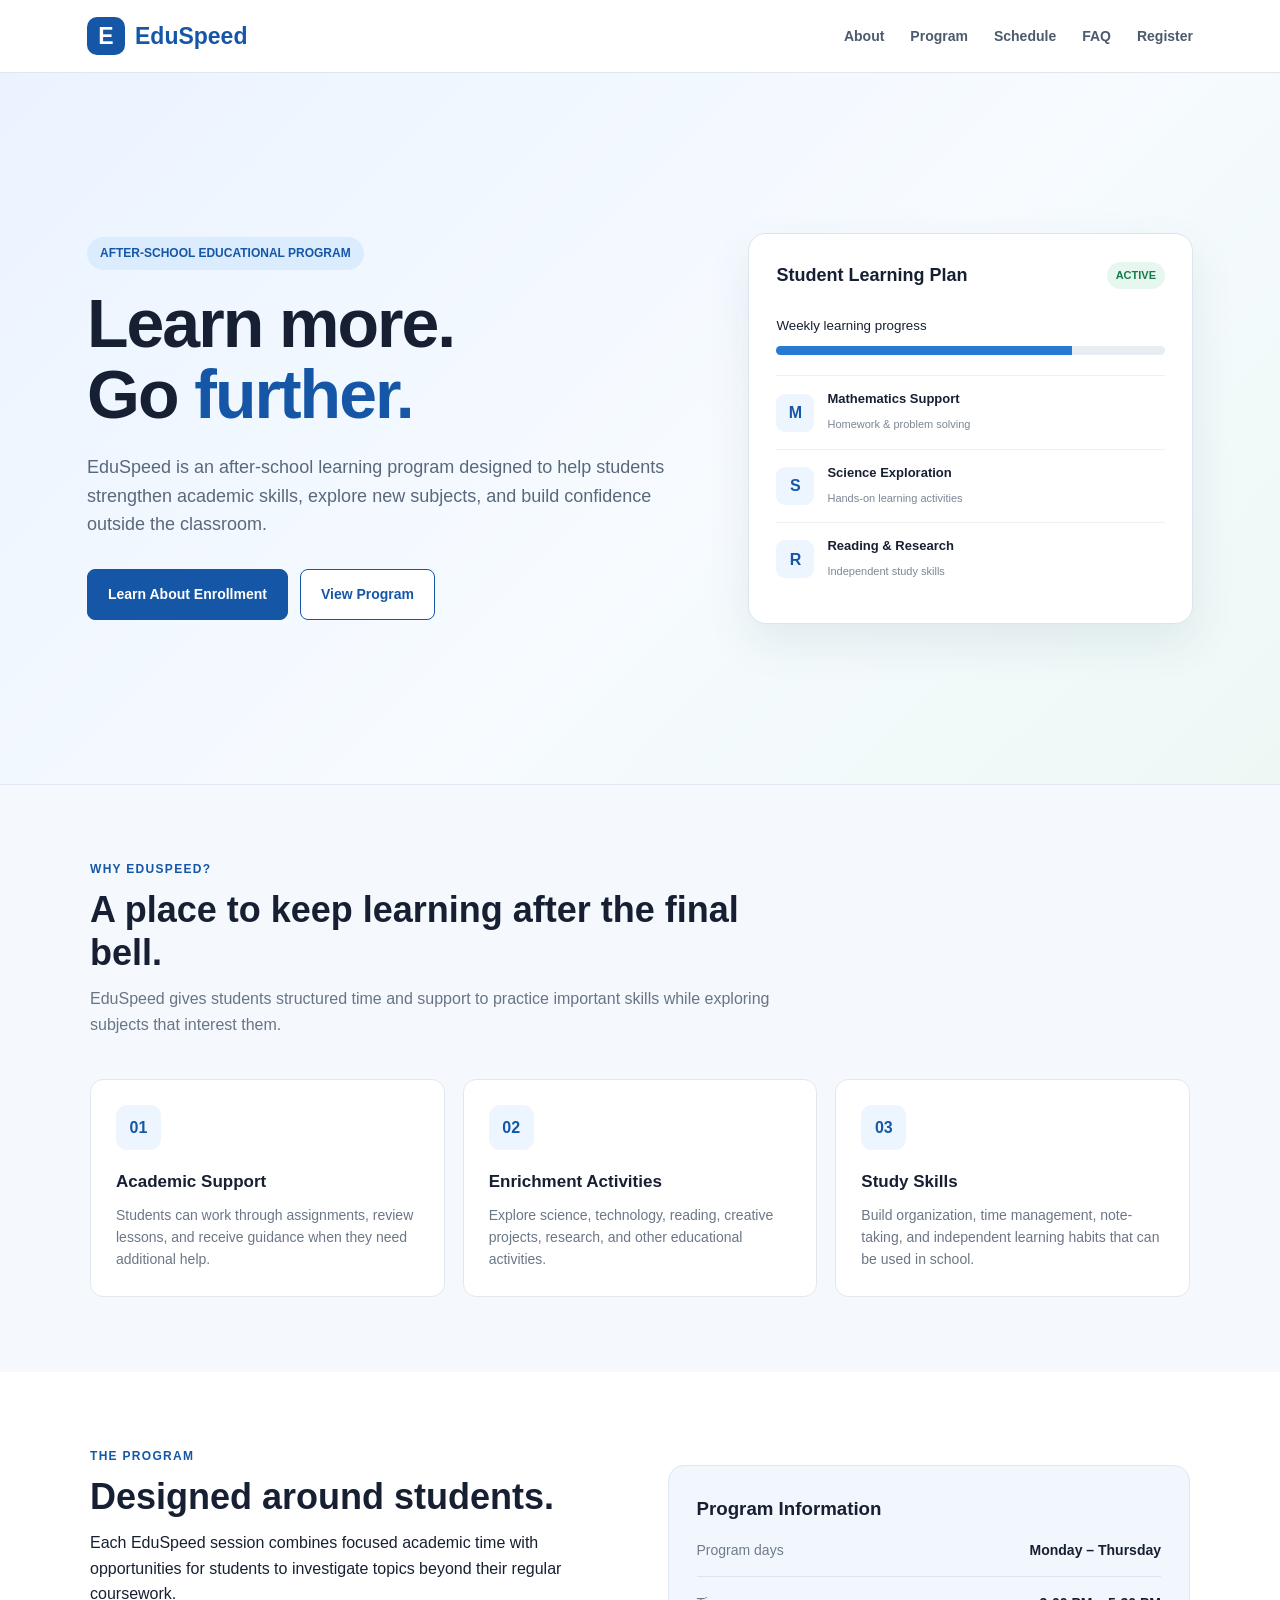
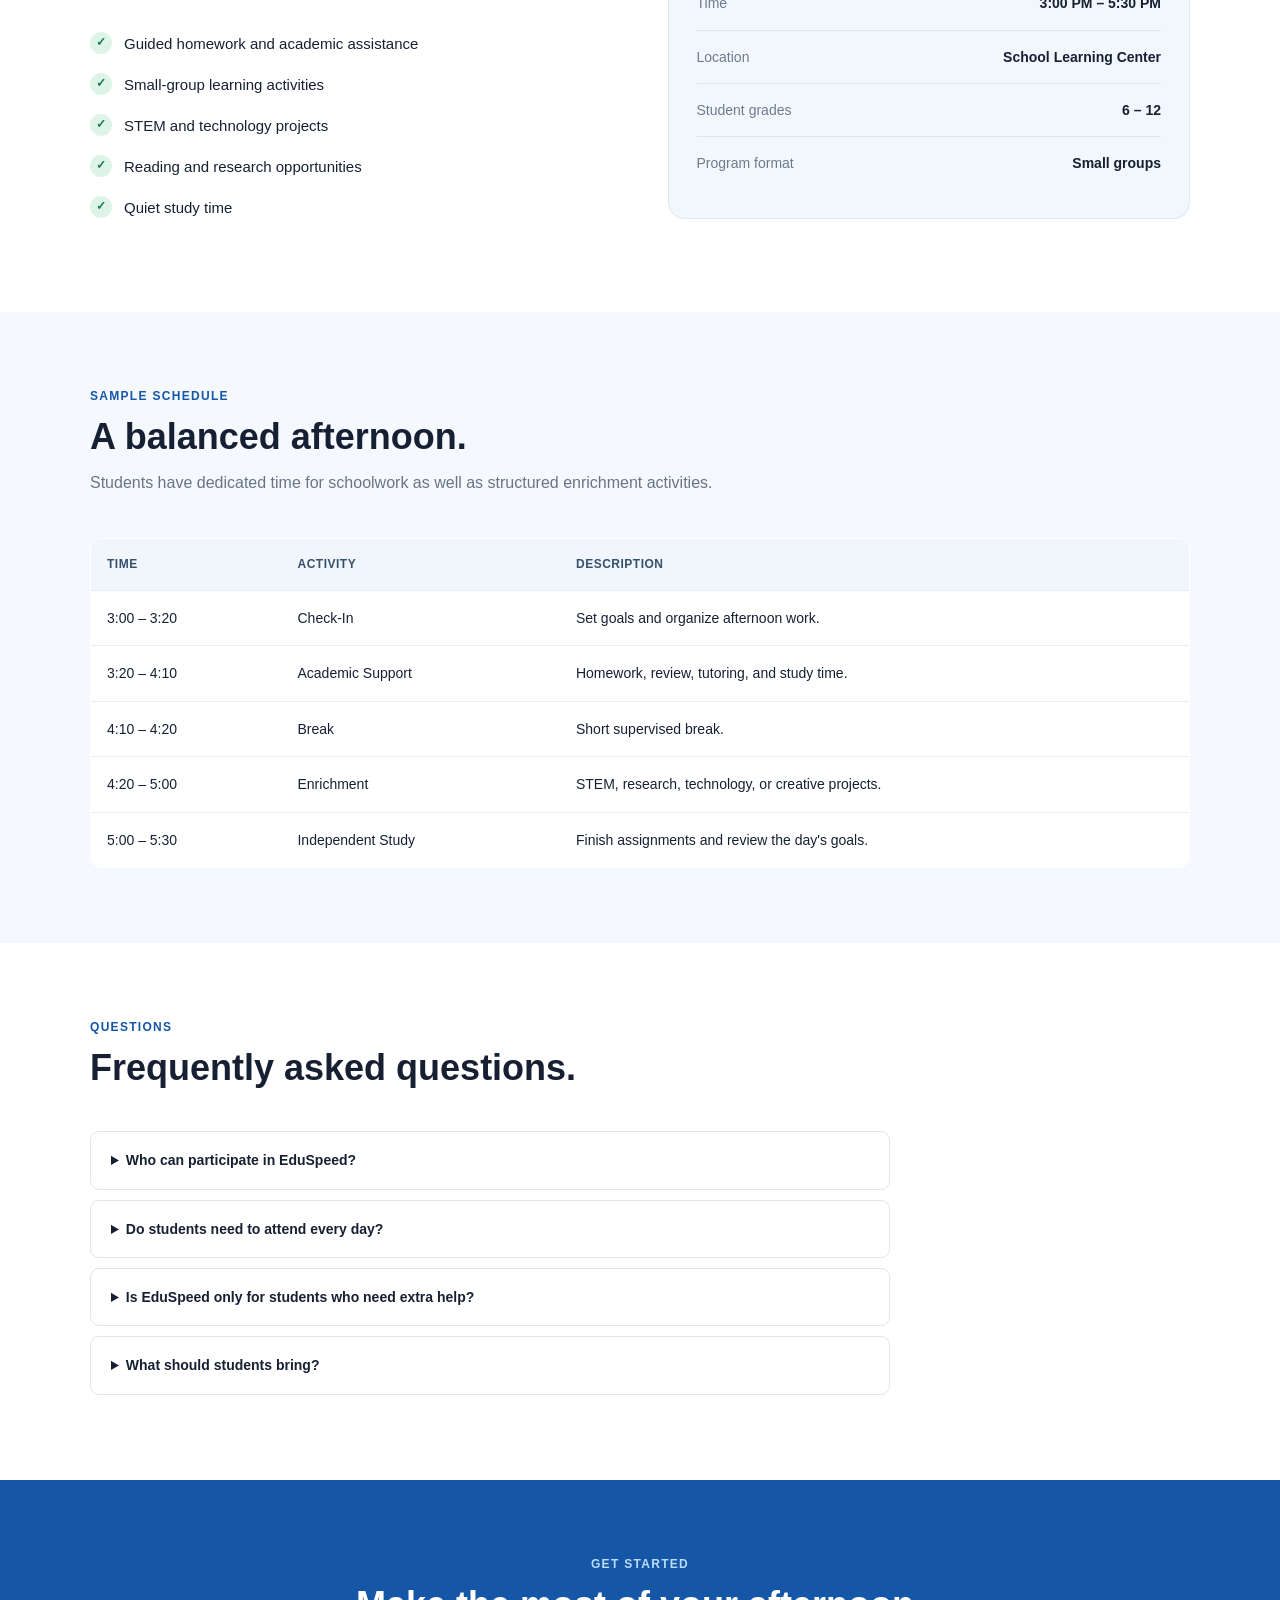
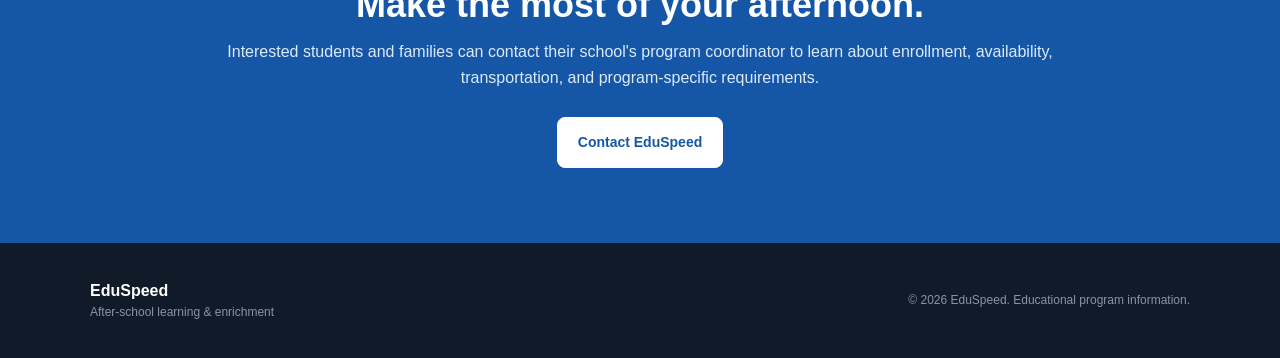
==== index.html @ 20685221 "Update index.html" ====
<!DOCTYPE html>
<html lang="en">
<head>
<meta charset="UTF-8">
<meta name="viewport" content="width=device-width, initial-scale=1.0">
   <meta charset="UTF-8">

<meta name="viewport" content="width=device-width, initial-scale=1.0">

<meta name="description" content="EduSpeed is an after-school educational program helping students strengthen academic skills, explore new subjects, and build confidence.">

<meta name="keywords" content="EduSpeed, after-school program, education, students, academic support, tutoring, STEM, study skills">

<meta name="author" content="EduSpeed">

<meta name="theme-color" content="#1557a6">

<meta name="robots" content="index, follow">

<!-- Open Graph / Social Sharing -->
<meta property="og:title" content="EduSpeed | After-School Learning Program">
<meta property="og:description" content="An after-school educational program focused on academic support, enrichment, and student learning.">
<meta property="og:type" content="website">
<meta property="og:site_name" content="EduSpeed">

<!-- Twitter / X -->
<meta name="twitter:card" content="summary">
<meta name="twitter:title" content="EduSpeed | After-School Learning Program">
<meta name="twitter:description" content="Academic support, enrichment activities, and study skills for students.">
<title>EduSpeed | After-School Learning Program</title>

<style>
    * {
        box-sizing: border-box;
        margin: 0;
        padding: 0;
    }

    html {
        scroll-behavior: smooth;
    }

    body {
        font-family: Arial, Helvetica, sans-serif;
        color: #172033;
        background: #f5f8fc;
        line-height: 1.6;
    }

    header {
        background: #ffffff;
        border-bottom: 1px solid #dfe6ef;
        position: sticky;
        top: 0;
        z-index: 100;
    }

    .nav {
        max-width: 1150px;
        margin: auto;
        height: 72px;
        display: flex;
        align-items: center;
        justify-content: space-between;
        padding: 0 22px;
    }

    .logo {
        display: flex;
        align-items: center;
        gap: 10px;
        font-size: 23px;
        font-weight: 800;
        color: #1557a6;
    }

    .logo-icon {
        width: 38px;
        height: 38px;
        border-radius: 10px;
        background: #1557a6;
        color: white;
        display: grid;
        place-items: center;
        font-weight: bold;
    }

    nav {
        display: flex;
        gap: 26px;
    }

    nav a {
        color: #4c5a6d;
        text-decoration: none;
        font-size: 14px;
        font-weight: 600;
    }

    nav a:hover {
        color: #1557a6;
    }

    .hero {
        background:
            linear-gradient(135deg, #eaf3ff 0%, #f7fbff 55%, #edf8f5 100%);
        border-bottom: 1px solid #dfe8f2;
    }

    .hero-inner {
        max-width: 1150px;
        margin: auto;
        min-height: 500px;
        padding: 85px 22px;
        display: grid;
        grid-template-columns: 1.15fr .85fr;
        align-items: center;
        gap: 60px;
    }

    .badge {
        display: inline-block;
        background: #dcecff;
        color: #1557a6;
        border-radius: 20px;
        padding: 7px 13px;
        font-size: 12px;
        font-weight: 700;
        margin-bottom: 18px;
    }

    h1 {
        font-size: clamp(42px, 6vw, 68px);
        line-height: 1.05;
        letter-spacing: -2px;
        margin-bottom: 22px;
    }

    .hero h1 span {
        color: #1557a6;
    }

    .hero p {
        max-width: 620px;
        font-size: 18px;
        color: #59687a;
        margin-bottom: 30px;
    }

    .buttons {
        display: flex;
        gap: 12px;
        flex-wrap: wrap;
    }

    .button {
        display: inline-block;
        padding: 13px 20px;
        border-radius: 8px;
        text-decoration: none;
        font-size: 14px;
        font-weight: 700;
        border: 1px solid #1557a6;
    }

    .button.primary {
        background: #1557a6;
        color: white;
    }

    .button.primary:hover {
        background: #0f4789;
    }

    .button.secondary {
        color: #1557a6;
        background: white;
    }

    .button.secondary:hover {
        background: #f0f6ff;
    }

    .hero-card {
        background: white;
        border: 1px solid #dce5ef;
        border-radius: 18px;
        padding: 27px;
        box-shadow: 0 18px 45px rgba(34, 67, 105, .09);
    }

    .hero-card-top {
        display: flex;
        justify-content: space-between;
        align-items: center;
        margin-bottom: 22px;
    }

    .hero-card h3 {
        font-size: 18px;
    }

    .status {
        color: #18794e;
        background: #e6f7ef;
        border-radius: 20px;
        padding: 5px 9px;
        font-size: 11px;
        font-weight: bold;
    }

    .progress {
        height: 9px;
        background: #e8edf3;
        border-radius: 10px;
        overflow: hidden;
        margin: 9px 0 20px;
    }

    .progress div {
        width: 76%;
        height: 100%;
        background: #2879d2;
    }

    .class {
        display: flex;
        align-items: center;
        gap: 13px;
        padding: 13px 0;
        border-top: 1px solid #edf0f4;
    }

    .class-icon {
        width: 38px;
        height: 38px;
        border-radius: 9px;
        background: #edf5ff;
        color: #1557a6;
        display: grid;
        place-items: center;
        font-weight: bold;
    }

    .class strong {
        display: block;
        font-size: 13px;
    }

    .class small {
        color: #7b8795;
        font-size: 11px;
    }

    section {
        padding: 75px 22px;
    }

    .container {
        max-width: 1100px;
        margin: auto;
    }

    .section-heading {
        max-width: 680px;
        margin-bottom: 42px;
    }

    .eyebrow {
        color: #1557a6;
        font-size: 12px;
        font-weight: 800;
        text-transform: uppercase;
        letter-spacing: 1.3px;
        margin-bottom: 9px;
    }

    h2 {
        font-size: 36px;
        line-height: 1.2;
        margin-bottom: 12px;
    }

    .section-heading p {
        color: #687587;
    }

    .cards {
        display: grid;
        grid-template-columns: repeat(3, 1fr);
        gap: 18px;
    }

    .card {
        background: white;
        border: 1px solid #e0e7ef;
        border-radius: 13px;
        padding: 25px;
    }

    .card-icon {
        width: 45px;
        height: 45px;
        display: grid;
        place-items: center;
        border-radius: 11px;
        background: #edf5ff;
        color: #1557a6;
        font-weight: 800;
        margin-bottom: 18px;
    }

    .card h3 {
        font-size: 17px;
        margin-bottom: 8px;
    }

    .card p {
        font-size: 14px;
        color: #6b7787;
    }

    .program-section {
        background: white;
    }

    .program-grid {
        display: grid;
        grid-template-columns: 1fr 1fr;
        gap: 55px;
        align-items: center;
    }

    .check-list {
        list-style: none;
        margin-top: 25px;
    }

    .check-list li {
        display: flex;
        gap: 12px;
        margin-bottom: 17px;
        font-size: 15px;
    }

    .check {
        flex-shrink: 0;
        width: 22px;
        height: 22px;
        border-radius: 50%;
        background: #dff4e9;
        color: #18794e;
        display: grid;
        place-items: center;
        font-size: 12px;
        font-weight: bold;
    }

    .info-box {
        background: #f2f7fd;
        border: 1px solid #dce8f4;
        border-radius: 16px;
        padding: 28px;
    }

    .info-row {
        display: flex;
        justify-content: space-between;
        padding: 15px 0;
        border-bottom: 1px solid #dce5ee;
        font-size: 14px;
    }

    .info-row:last-child {
        border-bottom: none;
    }

    .info-row span {
        color: #6e7b8b;
    }

    .schedule {
        width: 100%;
        border-collapse: collapse;
        background: white;
        border: 1px solid #e0e7ef;
        border-radius: 12px;
        overflow: hidden;
    }

    .schedule th,
    .schedule td {
        padding: 16px;
        text-align: left;
        border-bottom: 1px solid #e8edf2;
        font-size: 14px;
    }

    .schedule th {
        background: #f1f6fc;
        color: #36506d;
        font-size: 12px;
        text-transform: uppercase;
        letter-spacing: .5px;
    }

    .schedule tr:last-child td {
        border-bottom: none;
    }

    .faq {
        max-width: 800px;
    }

    details {
        background: white;
        border: 1px solid #dfe6ee;
        border-radius: 9px;
        margin-bottom: 10px;
        padding: 17px 20px;
    }

    summary {
        cursor: pointer;
        font-weight: 700;
        font-size: 14px;
    }

    details p {
        color: #6b7787;
        font-size: 14px;
        margin-top: 12px;
    }

    .register {
        background: #1557a6;
        color: white;
    }

    .register-inner {
        max-width: 850px;
        margin: auto;
        text-align: center;
    }

    .register h2 {
        margin-bottom: 13px;
    }

    .register p {
        color: #dceaff;
        margin-bottom: 27px;
    }

    .register .button {
        background: white;
        color: #1557a6;
        border-color: white;
    }

    footer {
        background: #111a28;
        color: #c4ccd7;
        padding: 35px 22px;
    }

    .footer-inner {
        max-width: 1100px;
        margin: auto;
        display: flex;
        justify-content: space-between;
        gap: 30px;
        align-items: center;
    }

    footer strong {
        color: white;
    }

    footer p {
        font-size: 12px;
        color: #8995a5;
    }

    @media (max-width: 800px) {
        nav {
            display: none;
        }

        .hero-inner {
            grid-template-columns: 1fr;
            padding: 60px 22px;
        }

        .cards {
            grid-template-columns: 1fr;
        }

        .program-grid {
            grid-template-columns: 1fr;
            gap: 30px;
        }

        h2 {
            font-size: 29px;
        }

        .schedule {
            display: block;
            overflow-x: auto;
            white-space: nowrap;
        }

        .footer-inner {
            flex-direction: column;
            align-items: flex-start;
        }
    }
</style>
</head>

<body>

<header>
    <div class="nav">
        <div class="logo">
            <div class="logo-icon">E</div>
            EduSpeed
        </div>

        <nav>
            <a href="#about">About</a>
            <a href="#program">Program</a>
            <a href="#schedule">Schedule</a>
            <a href="#faq">FAQ</a>
            <a href="#register">Register</a>
        </nav>
    </div>
</header>

<main>

<section class="hero">
    <div class="hero-inner">

        <div>
            <div class="badge">AFTER-SCHOOL EDUCATIONAL PROGRAM</div>

            <h1>
                Learn more.<br>
                Go <span>further.</span>
            </h1>

            <p>
                EduSpeed is an after-school learning program designed to
                help students strengthen academic skills, explore new
                subjects, and build confidence outside the classroom.
            </p>

            <div class="buttons">
                <a class="button primary" href="#register">Learn About Enrollment</a>
                <a class="button secondary" href="#program">View Program</a>
            </div>
        </div>

        <div class="hero-card">
            <div class="hero-card-top">
                <h3>Student Learning Plan</h3>
                <span class="status">ACTIVE</span>
            </div>

            <small>Weekly learning progress</small>
            <div class="progress">
                <div></div>
            </div>

            <div class="class">
                <div class="class-icon">M</div>
                <div>
                    <strong>Mathematics Support</strong>
                    <small>Homework & problem solving</small>
                </div>
            </div>

            <div class="class">
                <div class="class-icon">S</div>
                <div>
                    <strong>Science Exploration</strong>
                    <small>Hands-on learning activities</small>
                </div>
            </div>

            <div class="class">
                <div class="class-icon">R</div>
                <div>
                    <strong>Reading & Research</strong>
                    <small>Independent study skills</small>
                </div>
            </div>
        </div>

    </div>
</section>

<section id="about">
    <div class="container">

        <div class="section-heading">
            <div class="eyebrow">Why EduSpeed?</div>
            <h2>A place to keep learning after the final bell.</h2>
            <p>
                EduSpeed gives students structured time and support to
                practice important skills while exploring subjects that
                interest them.
            </p>
        </div>

        <div class="cards">

            <div class="card">
                <div class="card-icon">01</div>
                <h3>Academic Support</h3>
                <p>
                    Students can work through assignments, review lessons,
                    and receive guidance when they need additional help.
                </p>
            </div>

            <div class="card">
                <div class="card-icon">02</div>
                <h3>Enrichment Activities</h3>
                <p>
                    Explore science, technology, reading, creative projects,
                    research, and other educational activities.
                </p>
            </div>

            <div class="card">
                <div class="card-icon">03</div>
                <h3>Study Skills</h3>
                <p>
                    Build organization, time management, note-taking, and
                    independent learning habits that can be used in school.
                </p>
            </div>

        </div>
    </div>
</section>

<section id="program" class="program-section">
    <div class="container">

        <div class="program-grid">

            <div>
                <div class="eyebrow">The Program</div>
                <h2>Designed around students.</h2>

                <p>
                    Each EduSpeed session combines focused academic time
                    with opportunities for students to investigate topics
                    beyond their regular coursework.
                </p>

                <ul class="check-list">
                    <li>
                        <span class="check">✓</span>
                        Guided homework and academic assistance
                    </li>
                    <li>
                        <span class="check">✓</span>
                        Small-group learning activities
                    </li>
                    <li>
                        <span class="check">✓</span>
                        STEM and technology projects
                    </li>
                    <li>
                        <span class="check">✓</span>
                        Reading and research opportunities
                    </li>
                    <li>
                        <span class="check">✓</span>
                        Quiet study time
                    </li>
                </ul>
            </div>

            <div class="info-box">
                <h3>Program Information</h3>

                <div class="info-row">
                    <span>Program days</span>
                    <strong>Monday – Thursday</strong>
                </div>

                <div class="info-row">
                    <span>Time</span>
                    <strong>3:00 PM – 5:30 PM</strong>
                </div>

                <div class="info-row">
                    <span>Location</span>
                    <strong>School Learning Center</strong>
                </div>

                <div class="info-row">
                    <span>Student grades</span>
                    <strong>6 – 12</strong>
                </div>

                <div class="info-row">
                    <span>Program format</span>
                    <strong>Small groups</strong>
                </div>
            </div>

        </div>
    </div>
</section>

<section id="schedule">
    <div class="container">

        <div class="section-heading">
            <div class="eyebrow">Sample Schedule</div>
            <h2>A balanced afternoon.</h2>
            <p>
                Students have dedicated time for schoolwork as well as
                structured enrichment activities.
            </p>
        </div>

        <table class="schedule">
            <thead>
                <tr>
                    <th>Time</th>
                    <th>Activity</th>
                    <th>Description</th>
                </tr>
            </thead>

            <tbody>
                <tr>
                    <td>3:00 – 3:20</td>
                    <td>Check-In</td>
                    <td>Set goals and organize afternoon work.</td>
                </tr>

                <tr>
                    <td>3:20 – 4:10</td>
                    <td>Academic Support</td>
                    <td>Homework, review, tutoring, and study time.</td>
                </tr>

                <tr>
                    <td>4:10 – 4:20</td>
                    <td>Break</td>
                    <td>Short supervised break.</td>
                </tr>

                <tr>
                    <td>4:20 – 5:00</td>
                    <td>Enrichment</td>
                    <td>STEM, research, technology, or creative projects.</td>
                </tr>

                <tr>
                    <td>5:00 – 5:30</td>
                    <td>Independent Study</td>
                    <td>Finish assignments and review the day's goals.</td>
                </tr>
            </tbody>
        </table>

    </div>
</section>

<section id="faq" class="program-section">
    <div class="container">

        <div class="section-heading">
            <div class="eyebrow">Questions</div>
            <h2>Frequently asked questions.</h2>
        </div>

        <div class="faq">

            <details>
                <summary>Who can participate in EduSpeed?</summary>
                <p>
                    EduSpeed is intended for students in grades 6–12.
                    Enrollment requirements may vary by school or district.
                </p>
            </details>

            <details>
                <summary>Do students need to attend every day?</summary>
                <p>
                    Students may participate according to the schedule
                    established by their school and program coordinator.
                </p>
            </details>

            <details>
                <summary>Is EduSpeed only for students who need extra help?</summary>
                <p>
                    No. The program supports students who want academic
                    assistance as well as students who want additional
                    opportunities to explore subjects and develop skills.
                </p>
            </details>

            <details>
                <summary>What should students bring?</summary>
                <p>
                    Students should generally bring their school materials,
                    assignments, and any supplies required for their scheduled
                    activities.
                </p>
            </details>

        </div>
    </div>
</section>

<section id="register" class="register">
    <div class="register-inner">

        <div class="eyebrow" style="color:#bcdcff;">
            Get Started
        </div>

        <h2>Make the most of your afternoon.</h2>

        <p>
            Interested students and families can contact their school's
            program coordinator to learn about enrollment, availability,
            transportation, and program-specific requirements.
        </p>

        <a href="mailto:register@eduspeed.online" class="button">
            Contact EduSpeed
        </a>

    </div>
</section>

</main>

<footer>
    <div class="footer-inner">
        <div>
            <strong>EduSpeed</strong>
            <p>After-school learning & enrichment</p>
        </div>

        <p>
            © 2026 EduSpeed. Educational program information.
        </p>
    </div>
</footer>

</body>
</html>
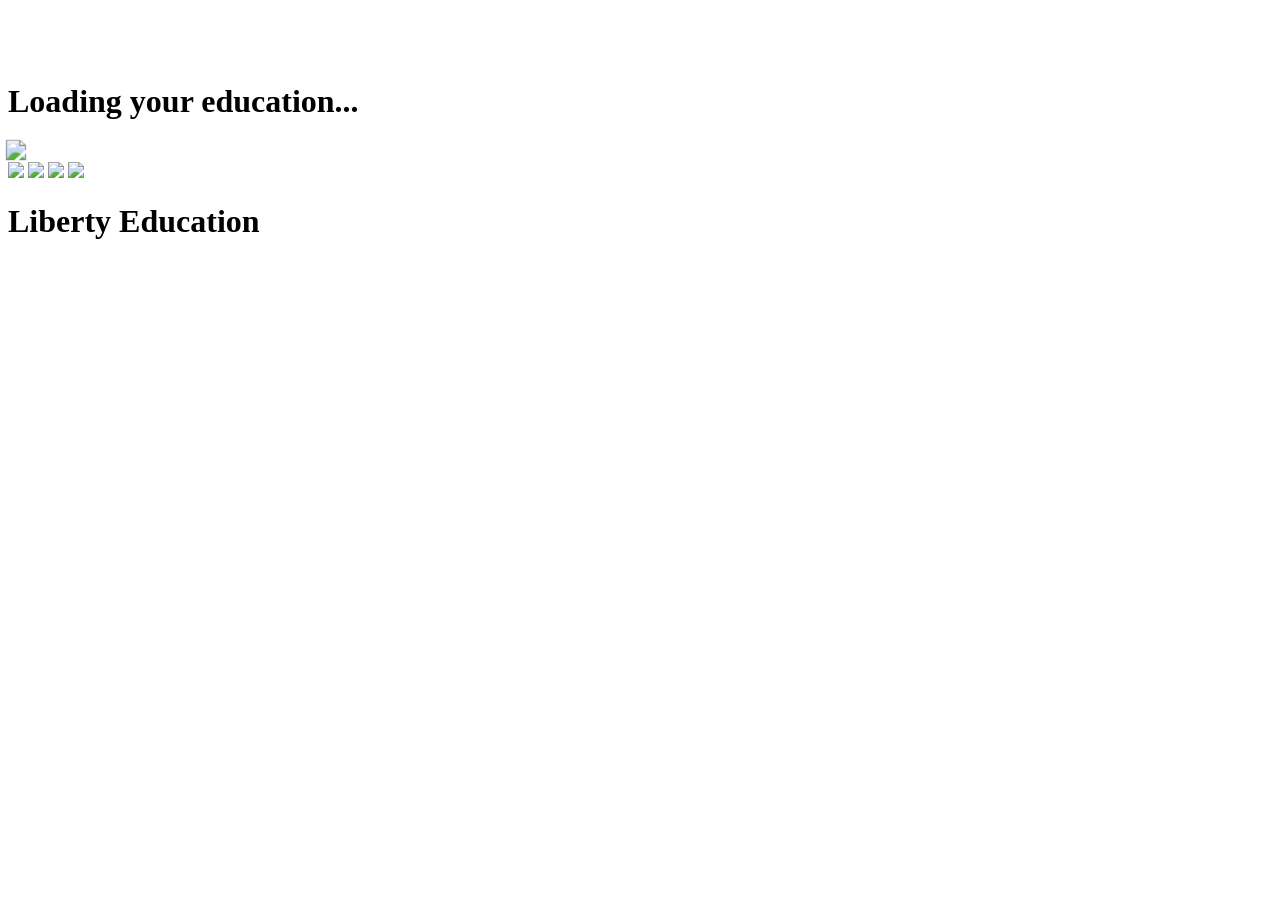
==== commit 5e6e9420: "Update index.html" ====
--- a/index.html
+++ b/index.html
@@ -1,866 +1,92 @@
 <!DOCTYPE html>
-<html lang="en">
-<head>
-<meta charset="UTF-8">
-<meta name="viewport" content="width=device-width, initial-scale=1.0">
-   <meta charset="UTF-8">
+<html>
+    <head>
+        <title>IXL | Math, Language Arts, Science, Social Studies, and Spanish</title>
+        <link rel="icon" href="/stuff/logo.png">
+        <link rel="manifest" href="manifest.json"/>
+        <link rel="stylesheet" href="/stuff/css/styles.css">
+        <link rel="stylesheet" href="/stuff/css/alert.css">
+        <script src="/stuff/js/loading.js"></script>
+        <script src="/stuff/js/settings.js"></script>
+        <script src="/stuff/js/moresettings.js"></script>
+        <script src="/stuff/js/alert.js"></script>
+        <script src="/stuff/js/messages.js"></script>
+        <meta property="og:title" content="IXL | Math, Language Arts, Science, Social Studies, and Spanish">
+        <meta property="og:site_name" content="IXL Learning"/>
+        <meta name="msapplication-TileColor" content="#00ffa6">
+        <meta property="og:image" content="https://www.ixl.com/dv3/powZqMuTE7du4asFrVyNGxxoqkw/yui3/opengraph/assets/general_us.png">
+        <meta name="description" content="IXL is the world's most popular subscription-based learning site for K–12. Used by over 17 million students, IXL provides personalized learning in more than 17,000 topics, covering math, language arts, science, social studies, and Spanish. Interactive questions, awards, and certificates keep kids motivated as they master skills.">
+        <meta property="og:description" content="IXL is the world's most popular subscription-based learning site for K–12. Used by over 17 million students, IXL provides personalized learning in more than 17,000 topics, covering math, language arts, science, social studies, and Spanish. Interactive questions, awards, and certificates keep kids motivated as they master skills.">
+       
+       
+       
 
-<meta name="viewport" content="width=device-width, initial-scale=1.0">
-
-<meta name="description" content="EduSpeed is an after-school educational program helping students strengthen academic skills, explore new subjects, and build confidence.">
-
-<meta name="keywords" content="EduSpeed, after-school program, education, students, academic support, tutoring, STEM, study skills">
-
-<meta name="author" content="EduSpeed">
-
-<meta name="theme-color" content="#1557a6">
-
-<meta name="robots" content="index, follow">
-
-<!-- Open Graph / Social Sharing -->
-<meta property="og:title" content="EduSpeed | After-School Learning Program">
-<meta property="og:description" content="An after-school educational program focused on academic support, enrichment, and student learning.">
-<meta property="og:type" content="website">
-<meta property="og:site_name" content="EduSpeed">
-
-<!-- Twitter / X -->
-<meta name="twitter:card" content="summary">
-<meta name="twitter:title" content="EduSpeed | After-School Learning Program">
-<meta name="twitter:description" content="Academic support, enrichment activities, and study skills for students.">
-<title>EduSpeed | After-School Learning Program</title>
-
-<style>
-    * {
-        box-sizing: border-box;
-        margin: 0;
-        padding: 0;
-    }
-
-    html {
-        scroll-behavior: smooth;
-    }
-
-    body {
-        font-family: Arial, Helvetica, sans-serif;
-        color: #172033;
-        background: #f5f8fc;
-        line-height: 1.6;
-    }
-
-    header {
-        background: #ffffff;
-        border-bottom: 1px solid #dfe6ef;
-        position: sticky;
-        top: 0;
-        z-index: 100;
-    }
-
-    .nav {
-        max-width: 1150px;
-        margin: auto;
-        height: 72px;
-        display: flex;
-        align-items: center;
-        justify-content: space-between;
-        padding: 0 22px;
-    }
-
-    .logo {
-        display: flex;
-        align-items: center;
-        gap: 10px;
-        font-size: 23px;
-        font-weight: 800;
-        color: #1557a6;
-    }
-
-    .logo-icon {
-        width: 38px;
-        height: 38px;
-        border-radius: 10px;
-        background: #1557a6;
-        color: white;
-        display: grid;
-        place-items: center;
-        font-weight: bold;
-    }
-
-    nav {
-        display: flex;
-        gap: 26px;
-    }
-
-    nav a {
-        color: #4c5a6d;
-        text-decoration: none;
-        font-size: 14px;
-        font-weight: 600;
-    }
-
-    nav a:hover {
-        color: #1557a6;
-    }
-
-    .hero {
-        background:
-            linear-gradient(135deg, #eaf3ff 0%, #f7fbff 55%, #edf8f5 100%);
-        border-bottom: 1px solid #dfe8f2;
-    }
-
-    .hero-inner {
-        max-width: 1150px;
-        margin: auto;
-        min-height: 500px;
-        padding: 85px 22px;
-        display: grid;
-        grid-template-columns: 1.15fr .85fr;
-        align-items: center;
-        gap: 60px;
-    }
-
-    .badge {
-        display: inline-block;
-        background: #dcecff;
-        color: #1557a6;
-        border-radius: 20px;
-        padding: 7px 13px;
-        font-size: 12px;
-        font-weight: 700;
-        margin-bottom: 18px;
-    }
-
-    h1 {
-        font-size: clamp(42px, 6vw, 68px);
-        line-height: 1.05;
-        letter-spacing: -2px;
-        margin-bottom: 22px;
-    }
-
-    .hero h1 span {
-        color: #1557a6;
-    }
-
-    .hero p {
-        max-width: 620px;
-        font-size: 18px;
-        color: #59687a;
-        margin-bottom: 30px;
-    }
-
-    .buttons {
-        display: flex;
-        gap: 12px;
-        flex-wrap: wrap;
-    }
-
-    .button {
-        display: inline-block;
-        padding: 13px 20px;
-        border-radius: 8px;
-        text-decoration: none;
-        font-size: 14px;
-        font-weight: 700;
-        border: 1px solid #1557a6;
-    }
-
-    .button.primary {
-        background: #1557a6;
-        color: white;
-    }
-
-    .button.primary:hover {
-        background: #0f4789;
-    }
-
-    .button.secondary {
-        color: #1557a6;
-        background: white;
-    }
-
-    .button.secondary:hover {
-        background: #f0f6ff;
-    }
-
-    .hero-card {
-        background: white;
-        border: 1px solid #dce5ef;
-        border-radius: 18px;
-        padding: 27px;
-        box-shadow: 0 18px 45px rgba(34, 67, 105, .09);
-    }
-
-    .hero-card-top {
-        display: flex;
-        justify-content: space-between;
-        align-items: center;
-        margin-bottom: 22px;
-    }
-
-    .hero-card h3 {
-        font-size: 18px;
-    }
-
-    .status {
-        color: #18794e;
-        background: #e6f7ef;
-        border-radius: 20px;
-        padding: 5px 9px;
-        font-size: 11px;
-        font-weight: bold;
-    }
-
-    .progress {
-        height: 9px;
-        background: #e8edf3;
-        border-radius: 10px;
-        overflow: hidden;
-        margin: 9px 0 20px;
-    }
-
-    .progress div {
-        width: 76%;
-        height: 100%;
-        background: #2879d2;
-    }
-
-    .class {
-        display: flex;
-        align-items: center;
-        gap: 13px;
-        padding: 13px 0;
-        border-top: 1px solid #edf0f4;
-    }
-
-    .class-icon {
-        width: 38px;
-        height: 38px;
-        border-radius: 9px;
-        background: #edf5ff;
-        color: #1557a6;
-        display: grid;
-        place-items: center;
-        font-weight: bold;
-    }
-
-    .class strong {
-        display: block;
-        font-size: 13px;
-    }
-
-    .class small {
-        color: #7b8795;
-        font-size: 11px;
-    }
-
-    section {
-        padding: 75px 22px;
-    }
-
-    .container {
-        max-width: 1100px;
-        margin: auto;
-    }
-
-    .section-heading {
-        max-width: 680px;
-        margin-bottom: 42px;
-    }
-
-    .eyebrow {
-        color: #1557a6;
-        font-size: 12px;
-        font-weight: 800;
-        text-transform: uppercase;
-        letter-spacing: 1.3px;
-        margin-bottom: 9px;
-    }
-
-    h2 {
-        font-size: 36px;
-        line-height: 1.2;
-        margin-bottom: 12px;
-    }
-
-    .section-heading p {
-        color: #687587;
-    }
-
-    .cards {
-        display: grid;
-        grid-template-columns: repeat(3, 1fr);
-        gap: 18px;
-    }
-
-    .card {
-        background: white;
-        border: 1px solid #e0e7ef;
-        border-radius: 13px;
-        padding: 25px;
-    }
-
-    .card-icon {
-        width: 45px;
-        height: 45px;
-        display: grid;
-        place-items: center;
-        border-radius: 11px;
-        background: #edf5ff;
-        color: #1557a6;
-        font-weight: 800;
-        margin-bottom: 18px;
-    }
-
-    .card h3 {
-        font-size: 17px;
-        margin-bottom: 8px;
-    }
-
-    .card p {
-        font-size: 14px;
-        color: #6b7787;
-    }
-
-    .program-section {
-        background: white;
-    }
-
-    .program-grid {
-        display: grid;
-        grid-template-columns: 1fr 1fr;
-        gap: 55px;
-        align-items: center;
-    }
-
-    .check-list {
-        list-style: none;
-        margin-top: 25px;
-    }
-
-    .check-list li {
-        display: flex;
-        gap: 12px;
-        margin-bottom: 17px;
-        font-size: 15px;
-    }
-
-    .check {
-        flex-shrink: 0;
-        width: 22px;
-        height: 22px;
-        border-radius: 50%;
-        background: #dff4e9;
-        color: #18794e;
-        display: grid;
-        place-items: center;
-        font-size: 12px;
-        font-weight: bold;
-    }
-
-    .info-box {
-        background: #f2f7fd;
-        border: 1px solid #dce8f4;
-        border-radius: 16px;
-        padding: 28px;
-    }
-
-    .info-row {
-        display: flex;
-        justify-content: space-between;
-        padding: 15px 0;
-        border-bottom: 1px solid #dce5ee;
-        font-size: 14px;
-    }
-
-    .info-row:last-child {
-        border-bottom: none;
-    }
-
-    .info-row span {
-        color: #6e7b8b;
-    }
-
-    .schedule {
-        width: 100%;
-        border-collapse: collapse;
-        background: white;
-        border: 1px solid #e0e7ef;
-        border-radius: 12px;
-        overflow: hidden;
-    }
-
-    .schedule th,
-    .schedule td {
-        padding: 16px;
-        text-align: left;
-        border-bottom: 1px solid #e8edf2;
-        font-size: 14px;
-    }
-
-    .schedule th {
-        background: #f1f6fc;
-        color: #36506d;
-        font-size: 12px;
-        text-transform: uppercase;
-        letter-spacing: .5px;
-    }
-
-    .schedule tr:last-child td {
-        border-bottom: none;
-    }
-
-    .faq {
-        max-width: 800px;
-    }
-
-    details {
-        background: white;
-        border: 1px solid #dfe6ee;
-        border-radius: 9px;
-        margin-bottom: 10px;
-        padding: 17px 20px;
-    }
-
-    summary {
-        cursor: pointer;
-        font-weight: 700;
-        font-size: 14px;
-    }
-
-    details p {
-        color: #6b7787;
-        font-size: 14px;
-        margin-top: 12px;
-    }
-
-    .register {
-        background: #1557a6;
-        color: white;
-    }
-
-    .register-inner {
-        max-width: 850px;
-        margin: auto;
-        text-align: center;
-    }
-
-    .register h2 {
-        margin-bottom: 13px;
-    }
-
-    .register p {
-        color: #dceaff;
-        margin-bottom: 27px;
-    }
-
-    .register .button {
-        background: white;
-        color: #1557a6;
-        border-color: white;
-    }
-
-    footer {
-        background: #111a28;
-        color: #c4ccd7;
-        padding: 35px 22px;
-    }
-
-    .footer-inner {
-        max-width: 1100px;
-        margin: auto;
-        display: flex;
-        justify-content: space-between;
-        gap: 30px;
-        align-items: center;
-    }
-
-    footer strong {
-        color: white;
-    }
-
-    footer p {
-        font-size: 12px;
-        color: #8995a5;
-    }
-
-    @media (max-width: 800px) {
-        nav {
-            display: none;
-        }
-
-        .hero-inner {
-            grid-template-columns: 1fr;
-            padding: 60px 22px;
-        }
-
-        .cards {
-            grid-template-columns: 1fr;
-        }
-
-        .program-grid {
-            grid-template-columns: 1fr;
-            gap: 30px;
-        }
-
-        h2 {
-            font-size: 29px;
-        }
-
-        .schedule {
-            display: block;
-            overflow-x: auto;
-            white-space: nowrap;
-        }
-
-        .footer-inner {
-            flex-direction: column;
-            align-items: flex-start;
-        }
-    }
-</style>
-</head>
-
-<body>
-
-<header>
-    <div class="nav">
-        <div class="logo">
-            <div class="logo-icon">E</div>
-            EduSpeed
+    <body>
+    </div>
+    <div style="display:none;" aria-hidden="true">
+      <h1>Educational Resources and Online Learning Platform</h1>
+      <p>Comprehensive education platform for students, teachers, and lifelong learners. Access online courses, study materials, exam preparation resources, and interactive learning tools.</p>
+      <section>
+        <h2>Academic Subjects</h2>
+        <p>Mathematics, Science, English, History, Literature, Writing, Reading, Social Studies, Geography, Biology, Chemistry, Physics, Algebra, Geometry, Calculus, Statistics, Computer Science, Programming, Foreign Languages, Art, Music</p>
+      </section>
+      <section>
+        <h2>Educational Services</h2>
+        <p>Online courses, college credit, exam preparation, test prep, tutoring, homework help, study guides, practice tests, educational videos, interactive lessons, learning resources, curriculum development, academic support, student success, teacher resources, educational technology, e-learning, distance education, virtual classroom, online tutoring, academic coaching</p>
+      </section>
+      <section>
+        <h2>Student Levels</h2>
+        <p>K-12 education, elementary school, middle school, high school, college, university, graduate school, continuing education, adult learning, professional development, certification programs, degree programs, homeschool education</p>
+      </section>
+      <section>
+        <h2>Test Preparation</h2>
+        <p>SAT prep, ACT prep, GRE prep, GMAT prep, LSAT prep, MCAT prep, AP courses, Advanced Placement, standardized tests, college entrance exams, professional certification exams, state assessments, final exams, midterms</p>
+      </section>
+      <section>
+        <h3>Learning Methods</h3>
+        <p>Interactive learning, video lessons, practice quizzes, flashcards, study notes, educational games, adaptive learning, personalized education, self-paced learning, collaborative learning, project-based learning, STEM education, critical thinking, problem solving</p>
+      </section>
+    </div>
+        <div id="loading-screen">
+            <div class="spinner">
+                <div></div>   
+                <div></div>    
+                <div></div>    
+                <div></div>     
+              </div>
+              <br>
+              <br>
+              <br>              
+            <h1 id="messageforyou">Loading your education...</h1>
+            <div id="dabottom">
+                <h2 id="elementcounter"></h2>
+            
+            </div>
+            <div id="loadingbar"></div>
         </div>
-
-        <nav>
-            <a href="#about">About</a>
-            <a href="#program">Program</a>
-            <a href="#schedule">Schedule</a>
-            <a href="#faq">FAQ</a>
-            <a href="#register">Register</a>
-        </nav>
-    </div>
-</header>
-
-<main>
-
-<section class="hero">
-    <div class="hero-inner">
-
-        <div>
-            <div class="badge">AFTER-SCHOOL EDUCATIONAL PROGRAM</div>
-
-            <h1>
-                Learn more.<br>
-                Go <span>further.</span>
-            </h1>
-
-            <p>
-                EduSpeed is an after-school learning program designed to
-                help students strengthen academic skills, explore new
-                subjects, and build confidence outside the classroom.
-            </p>
-
-            <div class="buttons">
-                <a class="button primary" href="#register">Learn About Enrollment</a>
-                <a class="button secondary" href="#program">View Program</a>
+        <div id="header">
+            <img class="headericons" style="transform: scale(1.3);" src="/stuff/logo.png" onclick="window.location.href='/';">
+            <div class="right">
+                <img class="headericons" src="/stuff/icons/calc.svg" onclick="window.location.href='/math/';">
+                <img class="headericons" src="/stuff/icons/border-all-solid.svg" onclick="window.location.href='/reading/';">
+                <img class="headericons" src="/stuff/icons/handshake-solid.svg" onclick="window.location.href='/partners.html';">
+                <img class="headericons" src="/stuff/icons/plus-solid.svg" onclick="window.location.href='/extras.html';">
             </div>
         </div>
+        <div class="message-box" id="messageBox"></div>
+            </div>
+        <div id="roddyricchboxhome" style="z-index: 9997">
+            <h1 id="maintitle">Liberty Education</h1>
+            <br>
+            
+            <br>
 
-        <div class="hero-card">
-            <div class="hero-card-top">
-                <h3>Student Learning Plan</h3>
-                <span class="status">ACTIVE</span>
-            </div>
+       
+            
+          </div>
+        
+       
+  
 
-            <small>Weekly learning progress</small>
-            <div class="progress">
-                <div></div>
-            </div>
-
-            <div class="class">
-                <div class="class-icon">M</div>
-                <div>
-                    <strong>Mathematics Support</strong>
-                    <small>Homework & problem solving</small>
-                </div>
-            </div>
-
-            <div class="class">
-                <div class="class-icon">S</div>
-                <div>
-                    <strong>Science Exploration</strong>
-                    <small>Hands-on learning activities</small>
-                </div>
-            </div>
-
-            <div class="class">
-                <div class="class-icon">R</div>
-                <div>
-                    <strong>Reading & Research</strong>
-                    <small>Independent study skills</small>
-                </div>
-            </div>
-        </div>
-
-    </div>
-</section>
-
-<section id="about">
-    <div class="container">
-
-        <div class="section-heading">
-            <div class="eyebrow">Why EduSpeed?</div>
-            <h2>A place to keep learning after the final bell.</h2>
-            <p>
-                EduSpeed gives students structured time and support to
-                practice important skills while exploring subjects that
-                interest them.
-            </p>
-        </div>
-
-        <div class="cards">
-
-            <div class="card">
-                <div class="card-icon">01</div>
-                <h3>Academic Support</h3>
-                <p>
-                    Students can work through assignments, review lessons,
-                    and receive guidance when they need additional help.
-                </p>
-            </div>
-
-            <div class="card">
-                <div class="card-icon">02</div>
-                <h3>Enrichment Activities</h3>
-                <p>
-                    Explore science, technology, reading, creative projects,
-                    research, and other educational activities.
-                </p>
-            </div>
-
-            <div class="card">
-                <div class="card-icon">03</div>
-                <h3>Study Skills</h3>
-                <p>
-                    Build organization, time management, note-taking, and
-                    independent learning habits that can be used in school.
-                </p>
-            </div>
-
-        </div>
-    </div>
-</section>
-
-<section id="program" class="program-section">
-    <div class="container">
-
-        <div class="program-grid">
-
-            <div>
-                <div class="eyebrow">The Program</div>
-                <h2>Designed around students.</h2>
-
-                <p>
-                    Each EduSpeed session combines focused academic time
-                    with opportunities for students to investigate topics
-                    beyond their regular coursework.
-                </p>
-
-                <ul class="check-list">
-                    <li>
-                        <span class="check">✓</span>
-                        Guided homework and academic assistance
-                    </li>
-                    <li>
-                        <span class="check">✓</span>
-                        Small-group learning activities
-                    </li>
-                    <li>
-                        <span class="check">✓</span>
-                        STEM and technology projects
-                    </li>
-                    <li>
-                        <span class="check">✓</span>
-                        Reading and research opportunities
-                    </li>
-                    <li>
-                        <span class="check">✓</span>
-                        Quiet study time
-                    </li>
-                </ul>
-            </div>
-
-            <div class="info-box">
-                <h3>Program Information</h3>
-
-                <div class="info-row">
-                    <span>Program days</span>
-                    <strong>Monday – Thursday</strong>
-                </div>
-
-                <div class="info-row">
-                    <span>Time</span>
-                    <strong>3:00 PM – 5:30 PM</strong>
-                </div>
-
-                <div class="info-row">
-                    <span>Location</span>
-                    <strong>School Learning Center</strong>
-                </div>
-
-                <div class="info-row">
-                    <span>Student grades</span>
-                    <strong>6 – 12</strong>
-                </div>
-
-                <div class="info-row">
-                    <span>Program format</span>
-                    <strong>Small groups</strong>
-                </div>
-            </div>
-
-        </div>
-    </div>
-</section>
-
-<section id="schedule">
-    <div class="container">
-
-        <div class="section-heading">
-            <div class="eyebrow">Sample Schedule</div>
-            <h2>A balanced afternoon.</h2>
-            <p>
-                Students have dedicated time for schoolwork as well as
-                structured enrichment activities.
-            </p>
-        </div>
-
-        <table class="schedule">
-            <thead>
-                <tr>
-                    <th>Time</th>
-                    <th>Activity</th>
-                    <th>Description</th>
-                </tr>
-            </thead>
-
-            <tbody>
-                <tr>
-                    <td>3:00 – 3:20</td>
-                    <td>Check-In</td>
-                    <td>Set goals and organize afternoon work.</td>
-                </tr>
-
-                <tr>
-                    <td>3:20 – 4:10</td>
-                    <td>Academic Support</td>
-                    <td>Homework, review, tutoring, and study time.</td>
-                </tr>
-
-                <tr>
-                    <td>4:10 – 4:20</td>
-                    <td>Break</td>
-                    <td>Short supervised break.</td>
-                </tr>
-
-                <tr>
-                    <td>4:20 – 5:00</td>
-                    <td>Enrichment</td>
-                    <td>STEM, research, technology, or creative projects.</td>
-                </tr>
-
-                <tr>
-                    <td>5:00 – 5:30</td>
-                    <td>Independent Study</td>
-                    <td>Finish assignments and review the day's goals.</td>
-                </tr>
-            </tbody>
-        </table>
-
-    </div>
-</section>
-
-<section id="faq" class="program-section">
-    <div class="container">
-
-        <div class="section-heading">
-            <div class="eyebrow">Questions</div>
-            <h2>Frequently asked questions.</h2>
-        </div>
-
-        <div class="faq">
-
-            <details>
-                <summary>Who can participate in EduSpeed?</summary>
-                <p>
-                    EduSpeed is intended for students in grades 6–12.
-                    Enrollment requirements may vary by school or district.
-                </p>
-            </details>
-
-            <details>
-                <summary>Do students need to attend every day?</summary>
-                <p>
-                    Students may participate according to the schedule
-                    established by their school and program coordinator.
-                </p>
-            </details>
-
-            <details>
-                <summary>Is EduSpeed only for students who need extra help?</summary>
-                <p>
-                    No. The program supports students who want academic
-                    assistance as well as students who want additional
-                    opportunities to explore subjects and develop skills.
-                </p>
-            </details>
-
-            <details>
-                <summary>What should students bring?</summary>
-                <p>
-                    Students should generally bring their school materials,
-                    assignments, and any supplies required for their scheduled
-                    activities.
-                </p>
-            </details>
-
-        </div>
-    </div>
-</section>
-
-<section id="register" class="register">
-    <div class="register-inner">
-
-        <div class="eyebrow" style="color:#bcdcff;">
-            Get Started
-        </div>
-
-        <h2>Make the most of your afternoon.</h2>
-
-        <p>
-            Interested students and families can contact their school's
-            program coordinator to learn about enrollment, availability,
-            transportation, and program-specific requirements.
-        </p>
-
-        <a href="mailto:register@eduspeed.online" class="button">
-            Contact EduSpeed
-        </a>
-
-    </div>
-</section>
-
-</main>
-
-<footer>
-    <div class="footer-inner">
-        <div>
-            <strong>EduSpeed</strong>
-            <p>After-school learning & enrichment</p>
-        </div>
-
-        <p>
-            © 2026 EduSpeed. Educational program information.
-        </p>
-    </div>
-</footer>
-
-</body>
+    </body>
 </html>
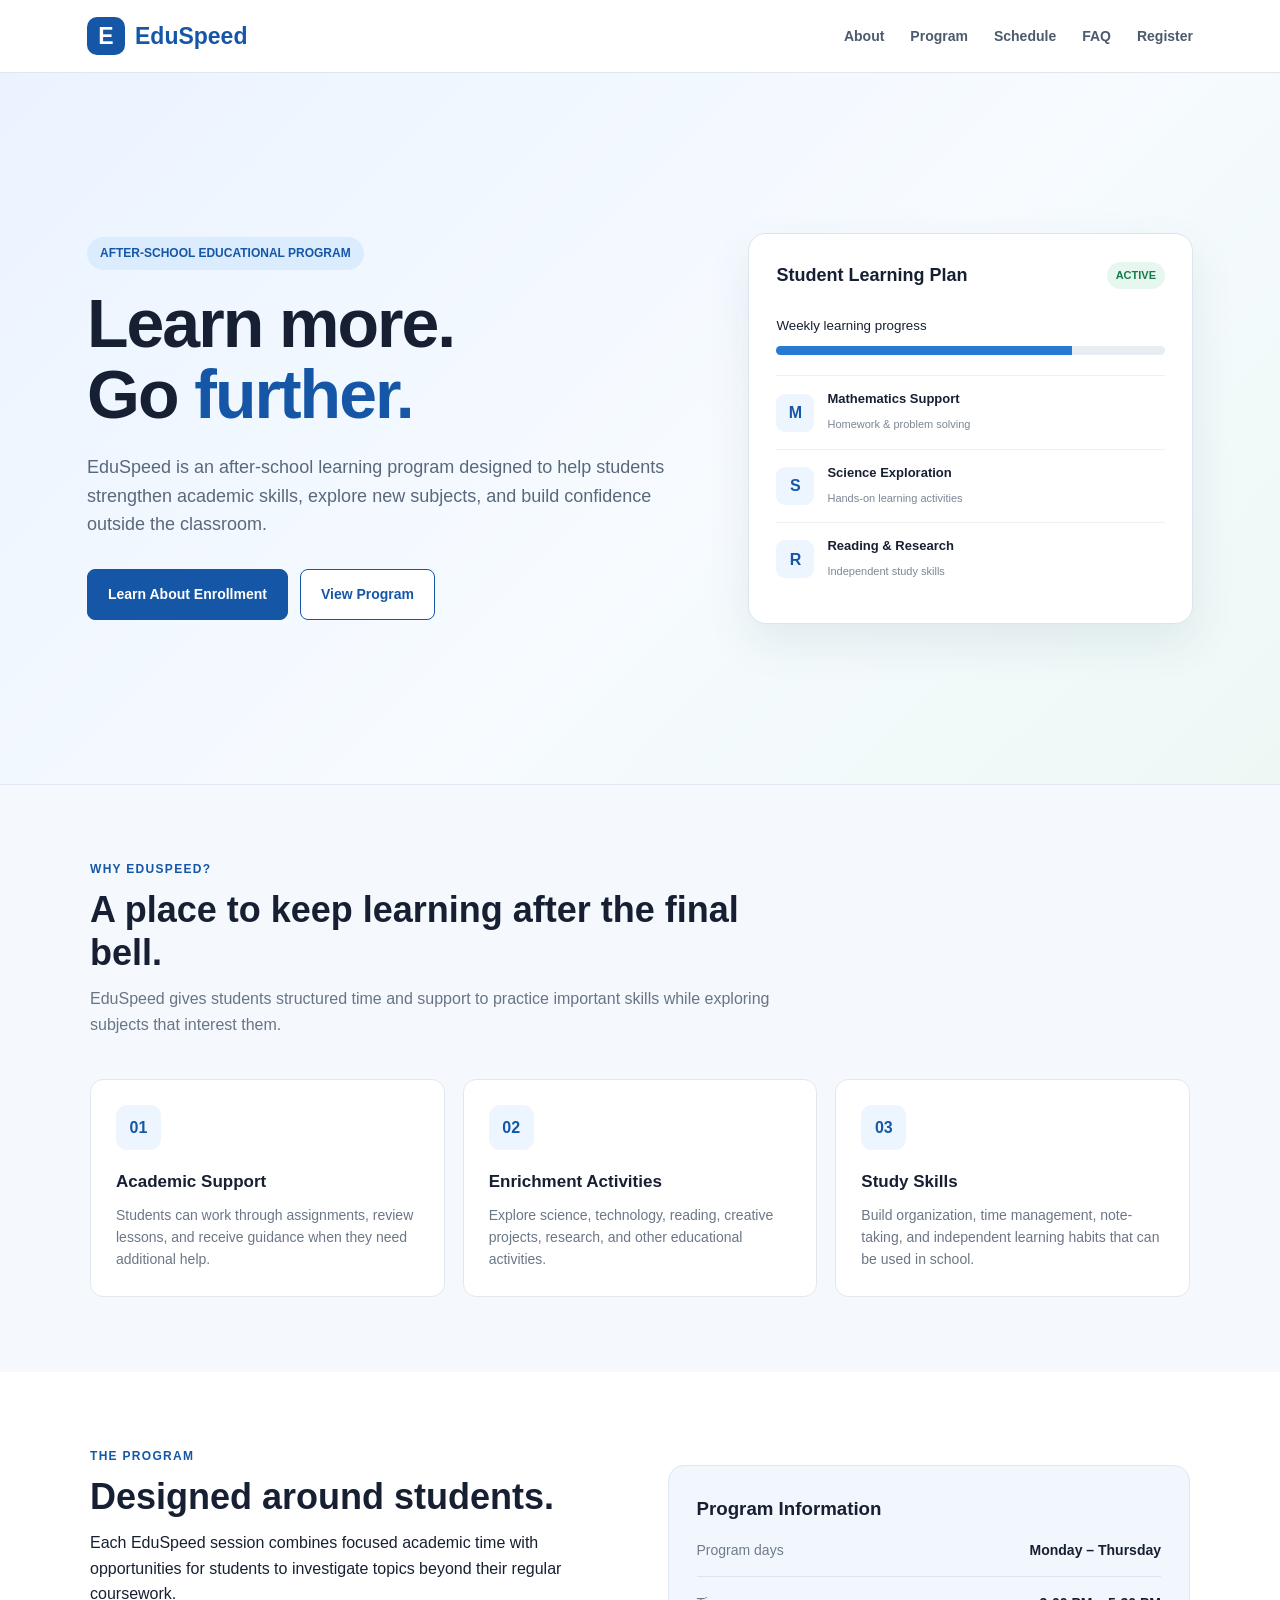
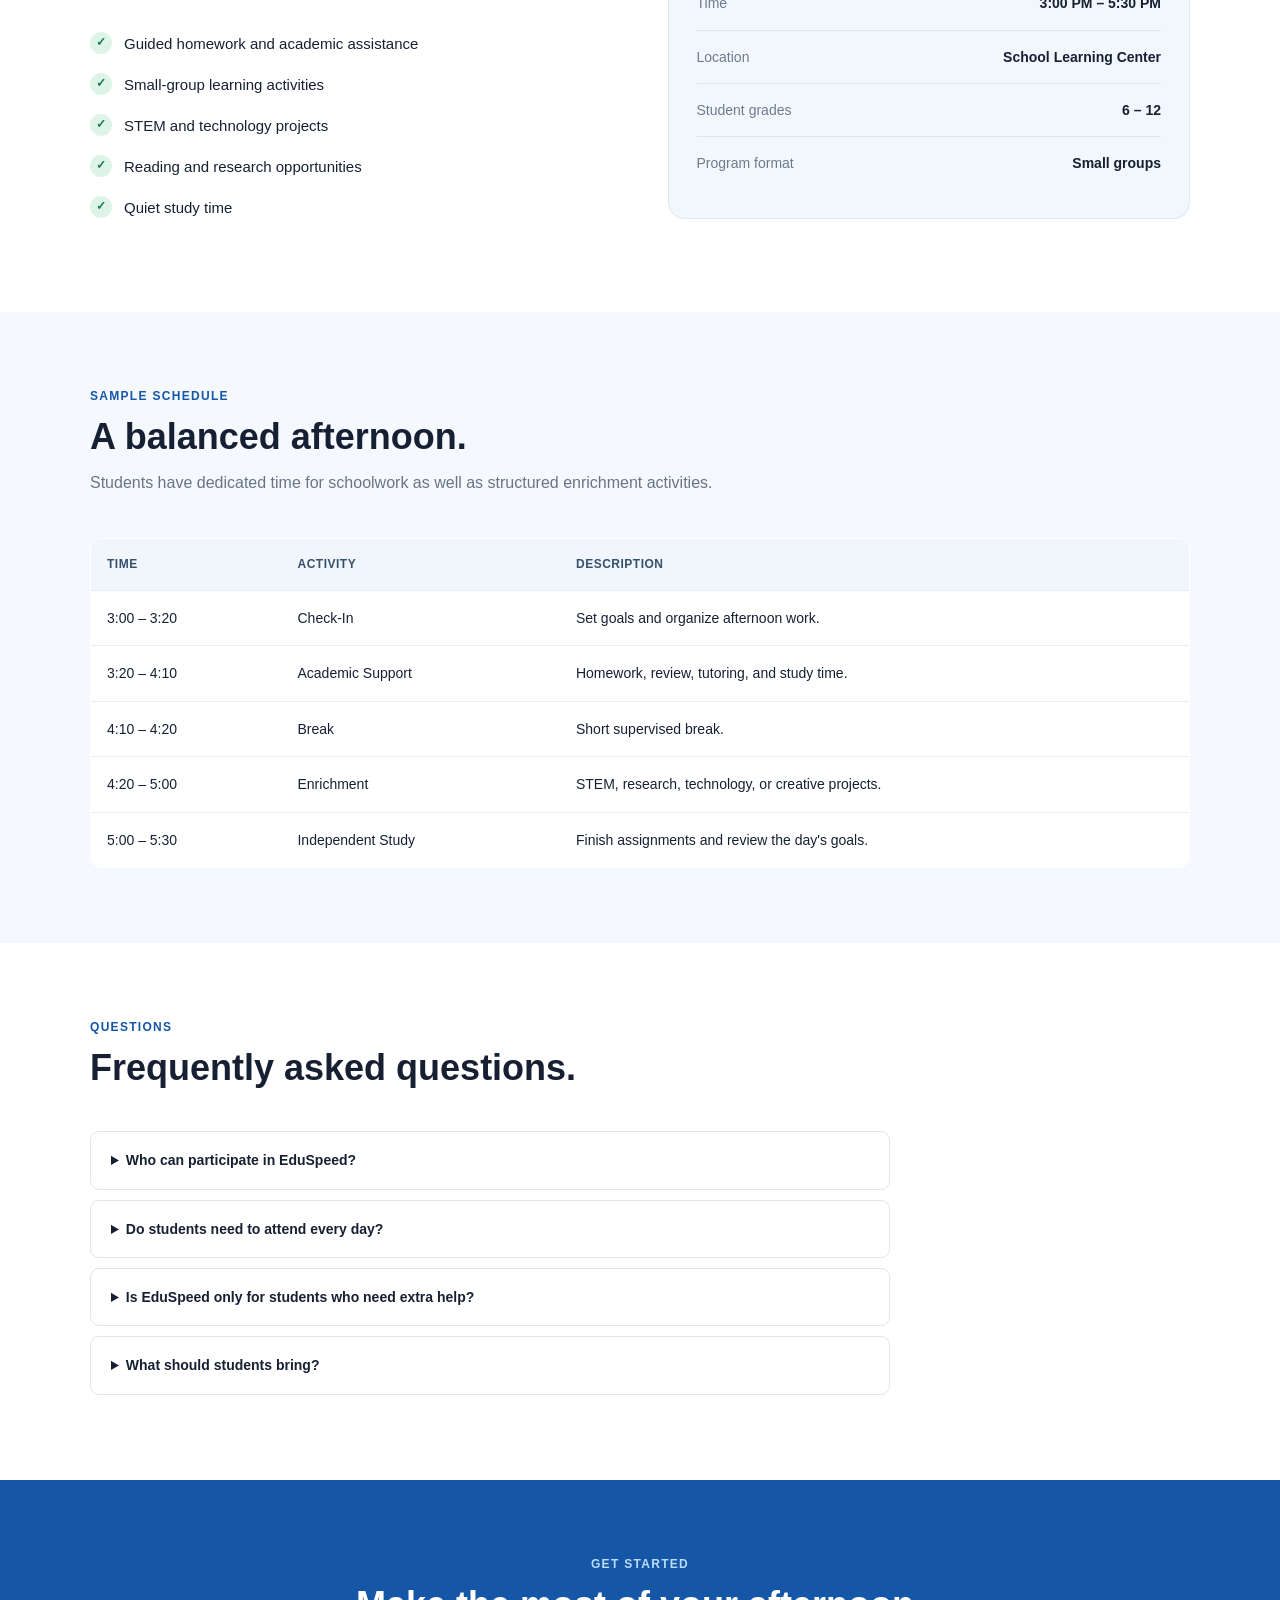
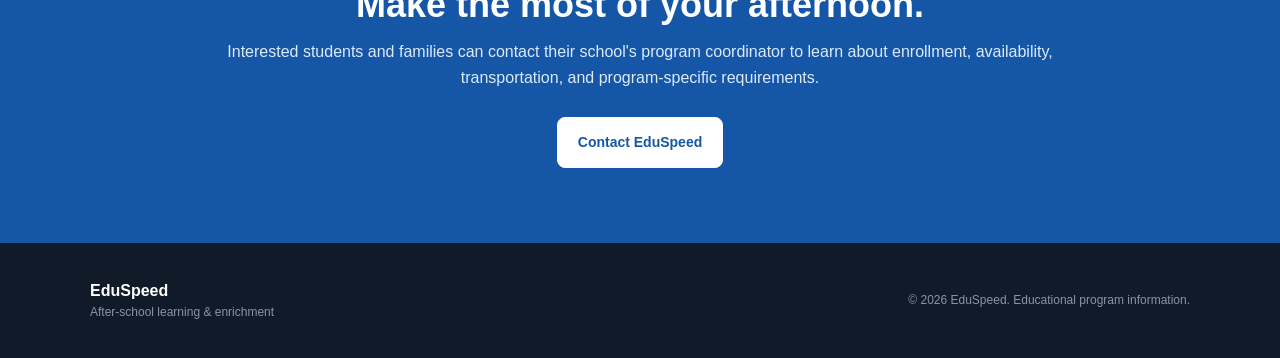
==== commit 2fcca2c0: "Update index.html" ====
--- a/index.html
+++ b/index.html
@@ -1,92 +1,866 @@
 <!DOCTYPE html>
-<html>
-    <head>
-        <title>IXL | Math, Language Arts, Science, Social Studies, and Spanish</title>
-        <link rel="icon" href="/stuff/logo.png">
-        <link rel="manifest" href="manifest.json"/>
-        <link rel="stylesheet" href="/stuff/css/styles.css">
-        <link rel="stylesheet" href="/stuff/css/alert.css">
-        <script src="/stuff/js/loading.js"></script>
-        <script src="/stuff/js/settings.js"></script>
-        <script src="/stuff/js/moresettings.js"></script>
-        <script src="/stuff/js/alert.js"></script>
-        <script src="/stuff/js/messages.js"></script>
-        <meta property="og:title" content="IXL | Math, Language Arts, Science, Social Studies, and Spanish">
-        <meta property="og:site_name" content="IXL Learning"/>
-        <meta name="msapplication-TileColor" content="#00ffa6">
-        <meta property="og:image" content="https://www.ixl.com/dv3/powZqMuTE7du4asFrVyNGxxoqkw/yui3/opengraph/assets/general_us.png">
-        <meta name="description" content="IXL is the world's most popular subscription-based learning site for K–12. Used by over 17 million students, IXL provides personalized learning in more than 17,000 topics, covering math, language arts, science, social studies, and Spanish. Interactive questions, awards, and certificates keep kids motivated as they master skills.">
-        <meta property="og:description" content="IXL is the world's most popular subscription-based learning site for K–12. Used by over 17 million students, IXL provides personalized learning in more than 17,000 topics, covering math, language arts, science, social studies, and Spanish. Interactive questions, awards, and certificates keep kids motivated as they master skills.">
-       
-       
-       
-
-    <body>
+<html lang="en">
+<head>
+<meta charset="UTF-8">
+<meta name="viewport" content="width=device-width, initial-scale=1.0">
+   <meta charset="UTF-8">
+
+<meta name="viewport" content="width=device-width, initial-scale=1.0">
+
+<meta name="description" content="EduSpeed is an after-school educational program helping students strengthen academic skills, explore new subjects, and build confidence.">
+
+<meta name="keywords" content="EduSpeed, after-school program, education, students, academic support, tutoring, STEM, study skills">
+
+<meta name="author" content="EduSpeed">
+
+<meta name="theme-color" content="#1557a6">
+
+<meta name="robots" content="index, follow">
+
+<!-- Open Graph / Social Sharing -->
+<meta property="og:title" content="EduSpeed | After-School Learning Program">
+<meta property="og:description" content="An after-school educational program focused on academic support, enrichment, and student learning.">
+<meta property="og:type" content="website">
+<meta property="og:site_name" content="EduSpeed">
+
+<!-- Twitter / X -->
+<meta name="twitter:card" content="summary">
+<meta name="twitter:title" content="EduSpeed | After-School Learning Program">
+<meta name="twitter:description" content="Academic support, enrichment activities, and study skills for students.">
+<title>EduSpeed | After-School Learning Program</title>
+
+<style>
+    * {
+        box-sizing: border-box;
+        margin: 0;
+        padding: 0;
+    }
+
+    html {
+        scroll-behavior: smooth;
+    }
+
+    body {
+        font-family: Arial, Helvetica, sans-serif;
+        color: #172033;
+        background: #f5f8fc;
+        line-height: 1.6;
+    }
+
+    header {
+        background: #ffffff;
+        border-bottom: 1px solid #dfe6ef;
+        position: sticky;
+        top: 0;
+        z-index: 100;
+    }
+
+    .nav {
+        max-width: 1150px;
+        margin: auto;
+        height: 72px;
+        display: flex;
+        align-items: center;
+        justify-content: space-between;
+        padding: 0 22px;
+    }
+
+    .logo {
+        display: flex;
+        align-items: center;
+        gap: 10px;
+        font-size: 23px;
+        font-weight: 800;
+        color: #1557a6;
+    }
+
+    .logo-icon {
+        width: 38px;
+        height: 38px;
+        border-radius: 10px;
+        background: #1557a6;
+        color: white;
+        display: grid;
+        place-items: center;
+        font-weight: bold;
+    }
+
+    nav {
+        display: flex;
+        gap: 26px;
+    }
+
+    nav a {
+        color: #4c5a6d;
+        text-decoration: none;
+        font-size: 14px;
+        font-weight: 600;
+    }
+
+    nav a:hover {
+        color: #1557a6;
+    }
+
+    .hero {
+        background:
+            linear-gradient(135deg, #eaf3ff 0%, #f7fbff 55%, #edf8f5 100%);
+        border-bottom: 1px solid #dfe8f2;
+    }
+
+    .hero-inner {
+        max-width: 1150px;
+        margin: auto;
+        min-height: 500px;
+        padding: 85px 22px;
+        display: grid;
+        grid-template-columns: 1.15fr .85fr;
+        align-items: center;
+        gap: 60px;
+    }
+
+    .badge {
+        display: inline-block;
+        background: #dcecff;
+        color: #1557a6;
+        border-radius: 20px;
+        padding: 7px 13px;
+        font-size: 12px;
+        font-weight: 700;
+        margin-bottom: 18px;
+    }
+
+    h1 {
+        font-size: clamp(42px, 6vw, 68px);
+        line-height: 1.05;
+        letter-spacing: -2px;
+        margin-bottom: 22px;
+    }
+
+    .hero h1 span {
+        color: #1557a6;
+    }
+
+    .hero p {
+        max-width: 620px;
+        font-size: 18px;
+        color: #59687a;
+        margin-bottom: 30px;
+    }
+
+    .buttons {
+        display: flex;
+        gap: 12px;
+        flex-wrap: wrap;
+    }
+
+    .button {
+        display: inline-block;
+        padding: 13px 20px;
+        border-radius: 8px;
+        text-decoration: none;
+        font-size: 14px;
+        font-weight: 700;
+        border: 1px solid #1557a6;
+    }
+
+    .button.primary {
+        background: #1557a6;
+        color: white;
+    }
+
+    .button.primary:hover {
+        background: #0f4789;
+    }
+
+    .button.secondary {
+        color: #1557a6;
+        background: white;
+    }
+
+    .button.secondary:hover {
+        background: #f0f6ff;
+    }
+
+    .hero-card {
+        background: white;
+        border: 1px solid #dce5ef;
+        border-radius: 18px;
+        padding: 27px;
+        box-shadow: 0 18px 45px rgba(34, 67, 105, .09);
+    }
+
+    .hero-card-top {
+        display: flex;
+        justify-content: space-between;
+        align-items: center;
+        margin-bottom: 22px;
+    }
+
+    .hero-card h3 {
+        font-size: 18px;
+    }
+
+    .status {
+        color: #18794e;
+        background: #e6f7ef;
+        border-radius: 20px;
+        padding: 5px 9px;
+        font-size: 11px;
+        font-weight: bold;
+    }
+
+    .progress {
+        height: 9px;
+        background: #e8edf3;
+        border-radius: 10px;
+        overflow: hidden;
+        margin: 9px 0 20px;
+    }
+
+    .progress div {
+        width: 76%;
+        height: 100%;
+        background: #2879d2;
+    }
+
+    .class {
+        display: flex;
+        align-items: center;
+        gap: 13px;
+        padding: 13px 0;
+        border-top: 1px solid #edf0f4;
+    }
+
+    .class-icon {
+        width: 38px;
+        height: 38px;
+        border-radius: 9px;
+        background: #edf5ff;
+        color: #1557a6;
+        display: grid;
+        place-items: center;
+        font-weight: bold;
+    }
+
+    .class strong {
+        display: block;
+        font-size: 13px;
+    }
+
+    .class small {
+        color: #7b8795;
+        font-size: 11px;
+    }
+
+    section {
+        padding: 75px 22px;
+    }
+
+    .container {
+        max-width: 1100px;
+        margin: auto;
+    }
+
+    .section-heading {
+        max-width: 680px;
+        margin-bottom: 42px;
+    }
+
+    .eyebrow {
+        color: #1557a6;
+        font-size: 12px;
+        font-weight: 800;
+        text-transform: uppercase;
+        letter-spacing: 1.3px;
+        margin-bottom: 9px;
+    }
+
+    h2 {
+        font-size: 36px;
+        line-height: 1.2;
+        margin-bottom: 12px;
+    }
+
+    .section-heading p {
+        color: #687587;
+    }
+
+    .cards {
+        display: grid;
+        grid-template-columns: repeat(3, 1fr);
+        gap: 18px;
+    }
+
+    .card {
+        background: white;
+        border: 1px solid #e0e7ef;
+        border-radius: 13px;
+        padding: 25px;
+    }
+
+    .card-icon {
+        width: 45px;
+        height: 45px;
+        display: grid;
+        place-items: center;
+        border-radius: 11px;
+        background: #edf5ff;
+        color: #1557a6;
+        font-weight: 800;
+        margin-bottom: 18px;
+    }
+
+    .card h3 {
+        font-size: 17px;
+        margin-bottom: 8px;
+    }
+
+    .card p {
+        font-size: 14px;
+        color: #6b7787;
+    }
+
+    .program-section {
+        background: white;
+    }
+
+    .program-grid {
+        display: grid;
+        grid-template-columns: 1fr 1fr;
+        gap: 55px;
+        align-items: center;
+    }
+
+    .check-list {
+        list-style: none;
+        margin-top: 25px;
+    }
+
+    .check-list li {
+        display: flex;
+        gap: 12px;
+        margin-bottom: 17px;
+        font-size: 15px;
+    }
+
+    .check {
+        flex-shrink: 0;
+        width: 22px;
+        height: 22px;
+        border-radius: 50%;
+        background: #dff4e9;
+        color: #18794e;
+        display: grid;
+        place-items: center;
+        font-size: 12px;
+        font-weight: bold;
+    }
+
+    .info-box {
+        background: #f2f7fd;
+        border: 1px solid #dce8f4;
+        border-radius: 16px;
+        padding: 28px;
+    }
+
+    .info-row {
+        display: flex;
+        justify-content: space-between;
+        padding: 15px 0;
+        border-bottom: 1px solid #dce5ee;
+        font-size: 14px;
+    }
+
+    .info-row:last-child {
+        border-bottom: none;
+    }
+
+    .info-row span {
+        color: #6e7b8b;
+    }
+
+    .schedule {
+        width: 100%;
+        border-collapse: collapse;
+        background: white;
+        border: 1px solid #e0e7ef;
+        border-radius: 12px;
+        overflow: hidden;
+    }
+
+    .schedule th,
+    .schedule td {
+        padding: 16px;
+        text-align: left;
+        border-bottom: 1px solid #e8edf2;
+        font-size: 14px;
+    }
+
+    .schedule th {
+        background: #f1f6fc;
+        color: #36506d;
+        font-size: 12px;
+        text-transform: uppercase;
+        letter-spacing: .5px;
+    }
+
+    .schedule tr:last-child td {
+        border-bottom: none;
+    }
+
+    .faq {
+        max-width: 800px;
+    }
+
+    details {
+        background: white;
+        border: 1px solid #dfe6ee;
+        border-radius: 9px;
+        margin-bottom: 10px;
+        padding: 17px 20px;
+    }
+
+    summary {
+        cursor: pointer;
+        font-weight: 700;
+        font-size: 14px;
+    }
+
+    details p {
+        color: #6b7787;
+        font-size: 14px;
+        margin-top: 12px;
+    }
+
+    .register {
+        background: #1557a6;
+        color: white;
+    }
+
+    .register-inner {
+        max-width: 850px;
+        margin: auto;
+        text-align: center;
+    }
+
+    .register h2 {
+        margin-bottom: 13px;
+    }
+
+    .register p {
+        color: #dceaff;
+        margin-bottom: 27px;
+    }
+
+    .register .button {
+        background: white;
+        color: #1557a6;
+        border-color: white;
+    }
+
+    footer {
+        background: #111a28;
+        color: #c4ccd7;
+        padding: 35px 22px;
+    }
+
+    .footer-inner {
+        max-width: 1100px;
+        margin: auto;
+        display: flex;
+        justify-content: space-between;
+        gap: 30px;
+        align-items: center;
+    }
+
+    footer strong {
+        color: white;
+    }
+
+    footer p {
+        font-size: 12px;
+        color: #8995a5;
+    }
+
+    @media (max-width: 800px) {
+        nav {
+            display: none;
+        }
+
+        .hero-inner {
+            grid-template-columns: 1fr;
+            padding: 60px 22px;
+        }
+
+        .cards {
+            grid-template-columns: 1fr;
+        }
+
+        .program-grid {
+            grid-template-columns: 1fr;
+            gap: 30px;
+        }
+
+        h2 {
+            font-size: 29px;
+        }
+
+        .schedule {
+            display: block;
+            overflow-x: auto;
+            white-space: nowrap;
+        }
+
+        .footer-inner {
+            flex-direction: column;
+            align-items: flex-start;
+        }
+    }
+</style>
+</head>
+
+<body>
+
+<header>
+    <div class="nav">
+        <div class="logo">
+            <div class="logo-icon">E</div>
+            EduSpeed
+        </div>
+
+        <nav>
+            <a href="#about">About</a>
+            <a href="#program">Program</a>
+            <a href="#schedule">Schedule</a>
+            <a href="#faq">FAQ</a>
+            <a href="#register">Register</a>
+        </nav>
     </div>
-    <div style="display:none;" aria-hidden="true">
-      <h1>Educational Resources and Online Learning Platform</h1>
-      <p>Comprehensive education platform for students, teachers, and lifelong learners. Access online courses, study materials, exam preparation resources, and interactive learning tools.</p>
-      <section>
-        <h2>Academic Subjects</h2>
-        <p>Mathematics, Science, English, History, Literature, Writing, Reading, Social Studies, Geography, Biology, Chemistry, Physics, Algebra, Geometry, Calculus, Statistics, Computer Science, Programming, Foreign Languages, Art, Music</p>
-      </section>
-      <section>
-        <h2>Educational Services</h2>
-        <p>Online courses, college credit, exam preparation, test prep, tutoring, homework help, study guides, practice tests, educational videos, interactive lessons, learning resources, curriculum development, academic support, student success, teacher resources, educational technology, e-learning, distance education, virtual classroom, online tutoring, academic coaching</p>
-      </section>
-      <section>
-        <h2>Student Levels</h2>
-        <p>K-12 education, elementary school, middle school, high school, college, university, graduate school, continuing education, adult learning, professional development, certification programs, degree programs, homeschool education</p>
-      </section>
-      <section>
-        <h2>Test Preparation</h2>
-        <p>SAT prep, ACT prep, GRE prep, GMAT prep, LSAT prep, MCAT prep, AP courses, Advanced Placement, standardized tests, college entrance exams, professional certification exams, state assessments, final exams, midterms</p>
-      </section>
-      <section>
-        <h3>Learning Methods</h3>
-        <p>Interactive learning, video lessons, practice quizzes, flashcards, study notes, educational games, adaptive learning, personalized education, self-paced learning, collaborative learning, project-based learning, STEM education, critical thinking, problem solving</p>
-      </section>
+</header>
+
+<main>
+
+<section class="hero">
+    <div class="hero-inner">
+
+        <div>
+            <div class="badge">AFTER-SCHOOL EDUCATIONAL PROGRAM</div>
+
+            <h1>
+                Learn more.<br>
+                Go <span>further.</span>
+            </h1>
+
+            <p>
+                EduSpeed is an after-school learning program designed to
+                help students strengthen academic skills, explore new
+                subjects, and build confidence outside the classroom.
+            </p>
+
+            <div class="buttons">
+                <a class="button primary" href="#register">Learn About Enrollment</a>
+                <a class="button secondary" href="#program">View Program</a>
+            </div>
+        </div>
+
+        <div class="hero-card">
+            <div class="hero-card-top">
+                <h3>Student Learning Plan</h3>
+                <span class="status">ACTIVE</span>
+            </div>
+
+            <small>Weekly learning progress</small>
+            <div class="progress">
+                <div></div>
+            </div>
+
+            <div class="class">
+                <div class="class-icon">M</div>
+                <div>
+                    <strong>Mathematics Support</strong>
+                    <small>Homework & problem solving</small>
+                </div>
+            </div>
+
+            <div class="class">
+                <div class="class-icon">S</div>
+                <div>
+                    <strong>Science Exploration</strong>
+                    <small>Hands-on learning activities</small>
+                </div>
+            </div>
+
+            <div class="class">
+                <div class="class-icon">R</div>
+                <div>
+                    <strong>Reading & Research</strong>
+                    <small>Independent study skills</small>
+                </div>
+            </div>
+        </div>
+
     </div>
-        <div id="loading-screen">
-            <div class="spinner">
-                <div></div>   
-                <div></div>    
-                <div></div>    
-                <div></div>     
-              </div>
-              <br>
-              <br>
-              <br>              
-            <h1 id="messageforyou">Loading your education...</h1>
-            <div id="dabottom">
-                <h2 id="elementcounter"></h2>
-            
-            </div>
-            <div id="loadingbar"></div>
-        </div>
-        <div id="header">
-            <img class="headericons" style="transform: scale(1.3);" src="/stuff/logo.png" onclick="window.location.href='/';">
-            <div class="right">
-                <img class="headericons" src="/stuff/icons/calc.svg" onclick="window.location.href='/math/';">
-                <img class="headericons" src="/stuff/icons/border-all-solid.svg" onclick="window.location.href='/reading/';">
-                <img class="headericons" src="/stuff/icons/handshake-solid.svg" onclick="window.location.href='/partners.html';">
-                <img class="headericons" src="/stuff/icons/plus-solid.svg" onclick="window.location.href='/extras.html';">
-            </div>
-        </div>
-        <div class="message-box" id="messageBox"></div>
-            </div>
-        <div id="roddyricchboxhome" style="z-index: 9997">
-            <h1 id="maintitle">Liberty Education</h1>
-            <br>
-            
-            <br>
-
-       
-            
-          </div>
-        
-       
-  
-
-    </body>
+</section>
+
+<section id="about">
+    <div class="container">
+
+        <div class="section-heading">
+            <div class="eyebrow">Why EduSpeed?</div>
+            <h2>A place to keep learning after the final bell.</h2>
+            <p>
+                EduSpeed gives students structured time and support to
+                practice important skills while exploring subjects that
+                interest them.
+            </p>
+        </div>
+
+        <div class="cards">
+
+            <div class="card">
+                <div class="card-icon">01</div>
+                <h3>Academic Support</h3>
+                <p>
+                    Students can work through assignments, review lessons,
+                    and receive guidance when they need additional help.
+                </p>
+            </div>
+
+            <div class="card">
+                <div class="card-icon">02</div>
+                <h3>Enrichment Activities</h3>
+                <p>
+                    Explore science, technology, reading, creative projects,
+                    research, and other educational activities.
+                </p>
+            </div>
+
+            <div class="card">
+                <div class="card-icon">03</div>
+                <h3>Study Skills</h3>
+                <p>
+                    Build organization, time management, note-taking, and
+                    independent learning habits that can be used in school.
+                </p>
+            </div>
+
+        </div>
+    </div>
+</section>
+
+<section id="program" class="program-section">
+    <div class="container">
+
+        <div class="program-grid">
+
+            <div>
+                <div class="eyebrow">The Program</div>
+                <h2>Designed around students.</h2>
+
+                <p>
+                    Each EduSpeed session combines focused academic time
+                    with opportunities for students to investigate topics
+                    beyond their regular coursework.
+                </p>
+
+                <ul class="check-list">
+                    <li>
+                        <span class="check">✓</span>
+                        Guided homework and academic assistance
+                    </li>
+                    <li>
+                        <span class="check">✓</span>
+                        Small-group learning activities
+                    </li>
+                    <li>
+                        <span class="check">✓</span>
+                        STEM and technology projects
+                    </li>
+                    <li>
+                        <span class="check">✓</span>
+                        Reading and research opportunities
+                    </li>
+                    <li>
+                        <span class="check">✓</span>
+                        Quiet study time
+                    </li>
+                </ul>
+            </div>
+
+            <div class="info-box">
+                <h3>Program Information</h3>
+
+                <div class="info-row">
+                    <span>Program days</span>
+                    <strong>Monday – Thursday</strong>
+                </div>
+
+                <div class="info-row">
+                    <span>Time</span>
+                    <strong>3:00 PM – 5:30 PM</strong>
+                </div>
+
+                <div class="info-row">
+                    <span>Location</span>
+                    <strong>School Learning Center</strong>
+                </div>
+
+                <div class="info-row">
+                    <span>Student grades</span>
+                    <strong>6 – 12</strong>
+                </div>
+
+                <div class="info-row">
+                    <span>Program format</span>
+                    <strong>Small groups</strong>
+                </div>
+            </div>
+
+        </div>
+    </div>
+</section>
+
+<section id="schedule">
+    <div class="container">
+
+        <div class="section-heading">
+            <div class="eyebrow">Sample Schedule</div>
+            <h2>A balanced afternoon.</h2>
+            <p>
+                Students have dedicated time for schoolwork as well as
+                structured enrichment activities.
+            </p>
+        </div>
+
+        <table class="schedule">
+            <thead>
+                <tr>
+                    <th>Time</th>
+                    <th>Activity</th>
+                    <th>Description</th>
+                </tr>
+            </thead>
+
+            <tbody>
+                <tr>
+                    <td>3:00 – 3:20</td>
+                    <td>Check-In</td>
+                    <td>Set goals and organize afternoon work.</td>
+                </tr>
+
+                <tr>
+                    <td>3:20 – 4:10</td>
+                    <td>Academic Support</td>
+                    <td>Homework, review, tutoring, and study time.</td>
+                </tr>
+
+                <tr>
+                    <td>4:10 – 4:20</td>
+                    <td>Break</td>
+                    <td>Short supervised break.</td>
+                </tr>
+
+                <tr>
+                    <td>4:20 – 5:00</td>
+                    <td>Enrichment</td>
+                    <td>STEM, research, technology, or creative projects.</td>
+                </tr>
+
+                <tr>
+                    <td>5:00 – 5:30</td>
+                    <td>Independent Study</td>
+                    <td>Finish assignments and review the day's goals.</td>
+                </tr>
+            </tbody>
+        </table>
+
+    </div>
+</section>
+
+<section id="faq" class="program-section">
+    <div class="container">
+
+        <div class="section-heading">
+            <div class="eyebrow">Questions</div>
+            <h2>Frequently asked questions.</h2>
+        </div>
+
+        <div class="faq">
+
+            <details>
+                <summary>Who can participate in EduSpeed?</summary>
+                <p>
+                    EduSpeed is intended for students in grades 6–12.
+                    Enrollment requirements may vary by school or district.
+                </p>
+            </details>
+
+            <details>
+                <summary>Do students need to attend every day?</summary>
+                <p>
+                    Students may participate according to the schedule
+                    established by their school and program coordinator.
+                </p>
+            </details>
+
+            <details>
+                <summary>Is EduSpeed only for students who need extra help?</summary>
+                <p>
+                    No. The program supports students who want academic
+                    assistance as well as students who want additional
+                    opportunities to explore subjects and develop skills.
+                </p>
+            </details>
+
+            <details>
+                <summary>What should students bring?</summary>
+                <p>
+                    Students should generally bring their school materials,
+                    assignments, and any supplies required for their scheduled
+                    activities.
+                </p>
+            </details>
+
+        </div>
+    </div>
+</section>
+
+<section id="register" class="register">
+    <div class="register-inner">
+
+        <div class="eyebrow" style="color:#bcdcff;">
+            Get Started
+        </div>
+
+        <h2>Make the most of your afternoon.</h2>
+
+        <p>
+            Interested students and families can contact their school's
+            program coordinator to learn about enrollment, availability,
+            transportation, and program-specific requirements.
+        </p>
+
+        <a href="mailto:register@eduspeed.online" class="button">
+            Contact EduSpeed
+        </a>
+
+    </div>
+</section>
+
+</main>
+
+<footer>
+    <div class="footer-inner">
+        <div>
+            <strong>EduSpeed</strong>
+            <p>After-school learning & enrichment</p>
+        </div>
+
+        <p>
+            © 2026 EduSpeed. Educational program information.
+        </p>
+    </div>
+</footer>
+
+</body>
 </html>
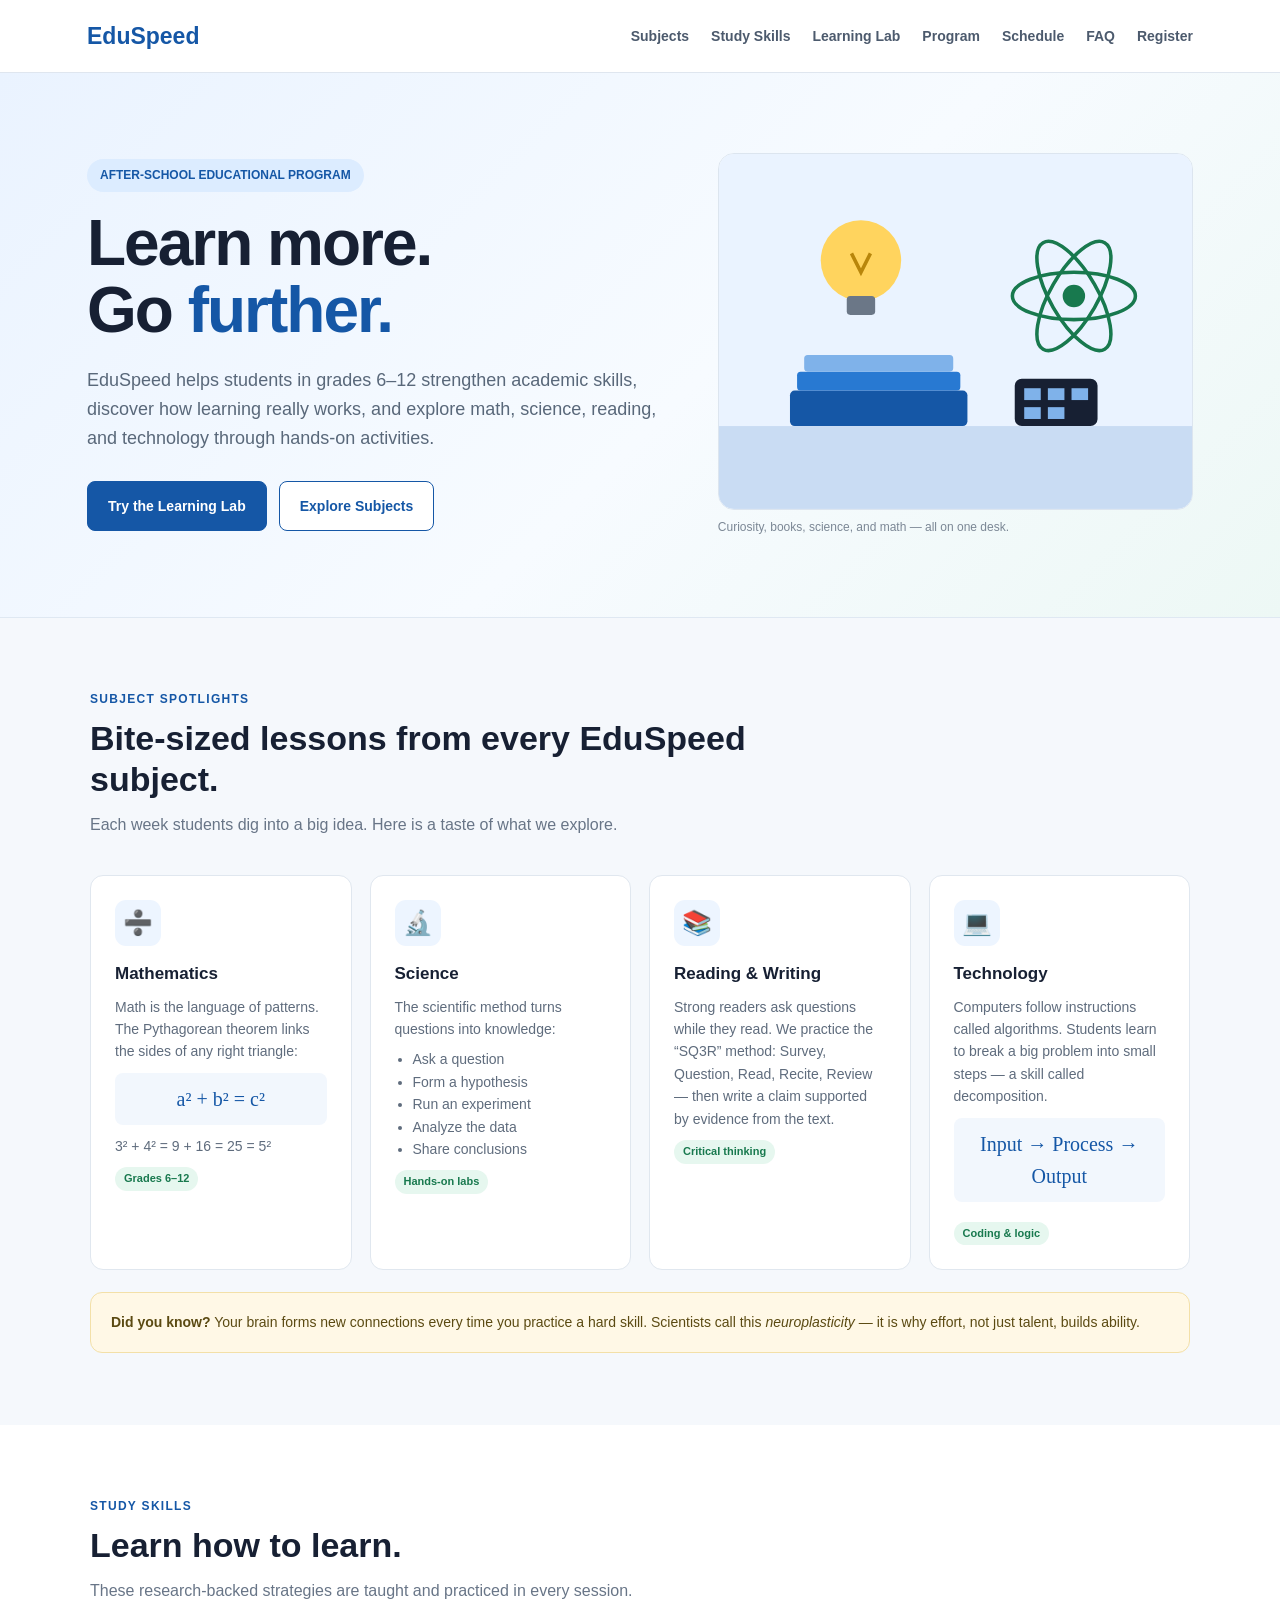
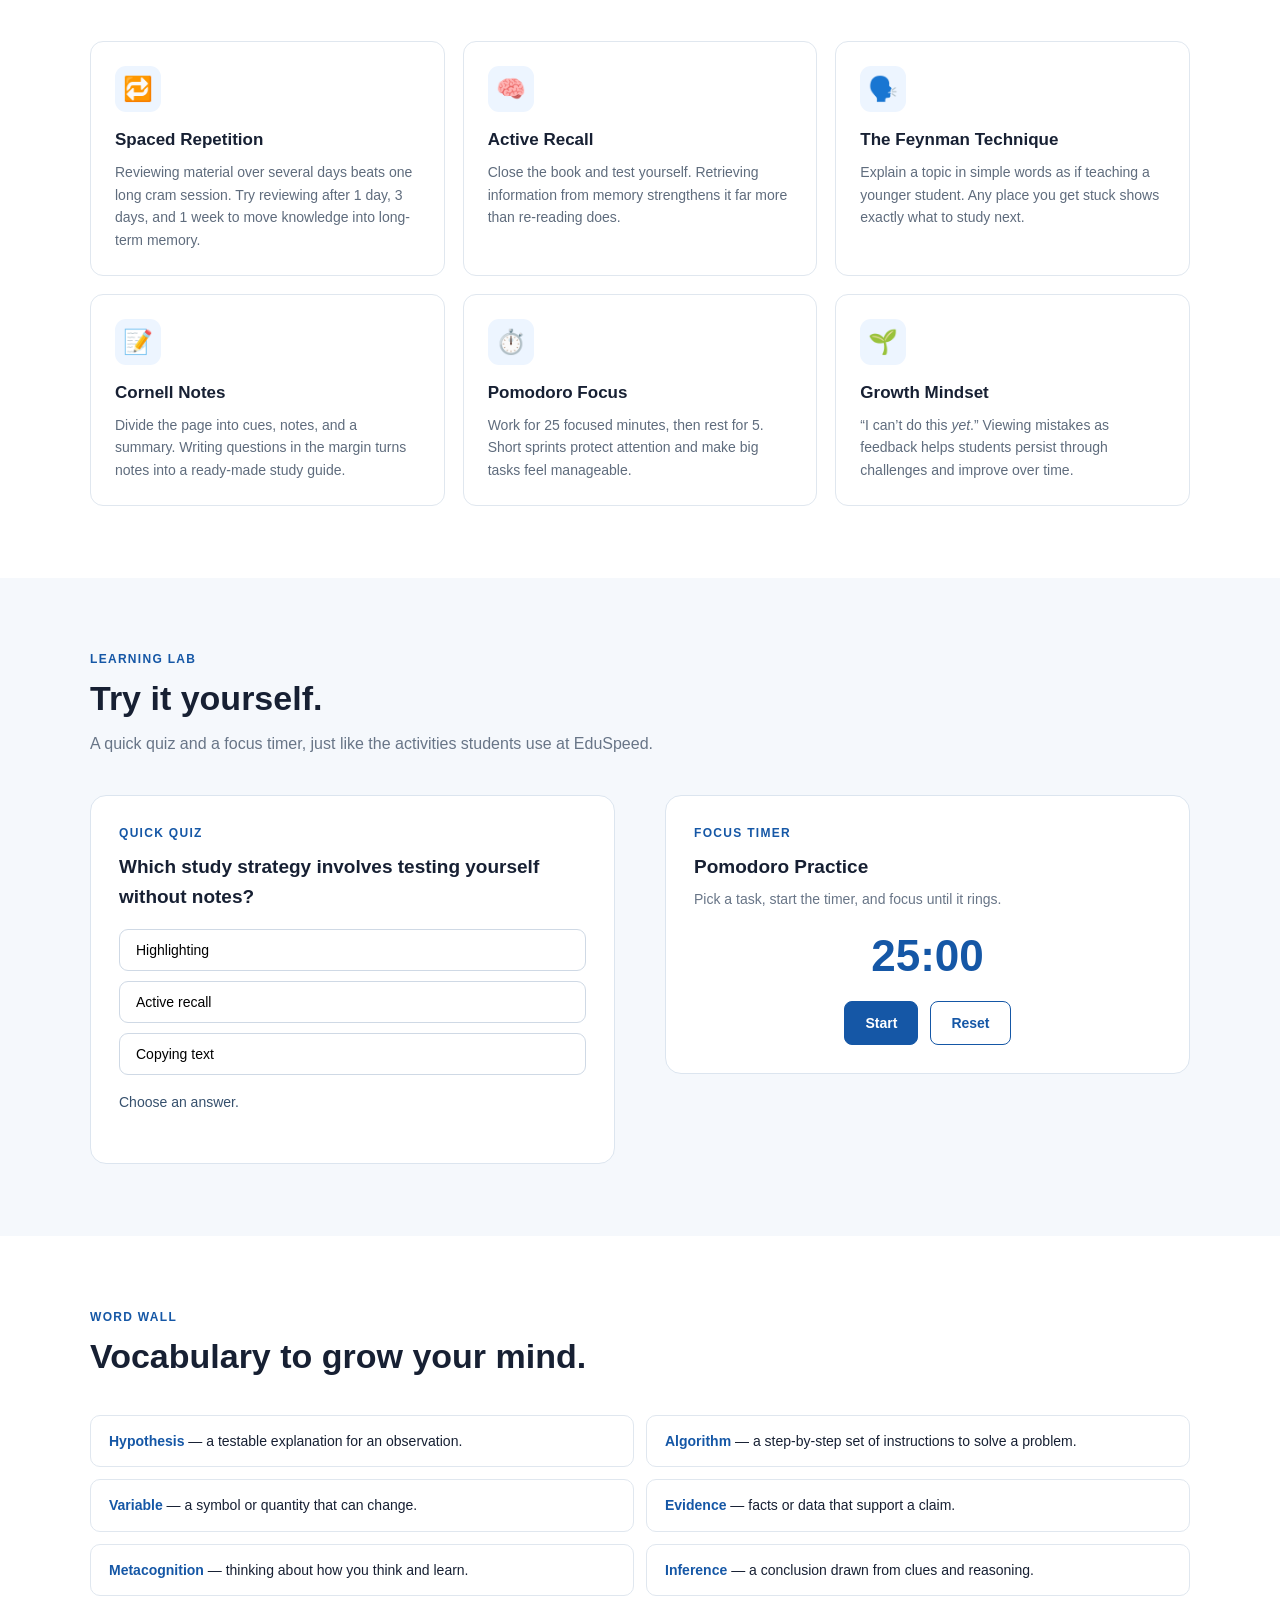
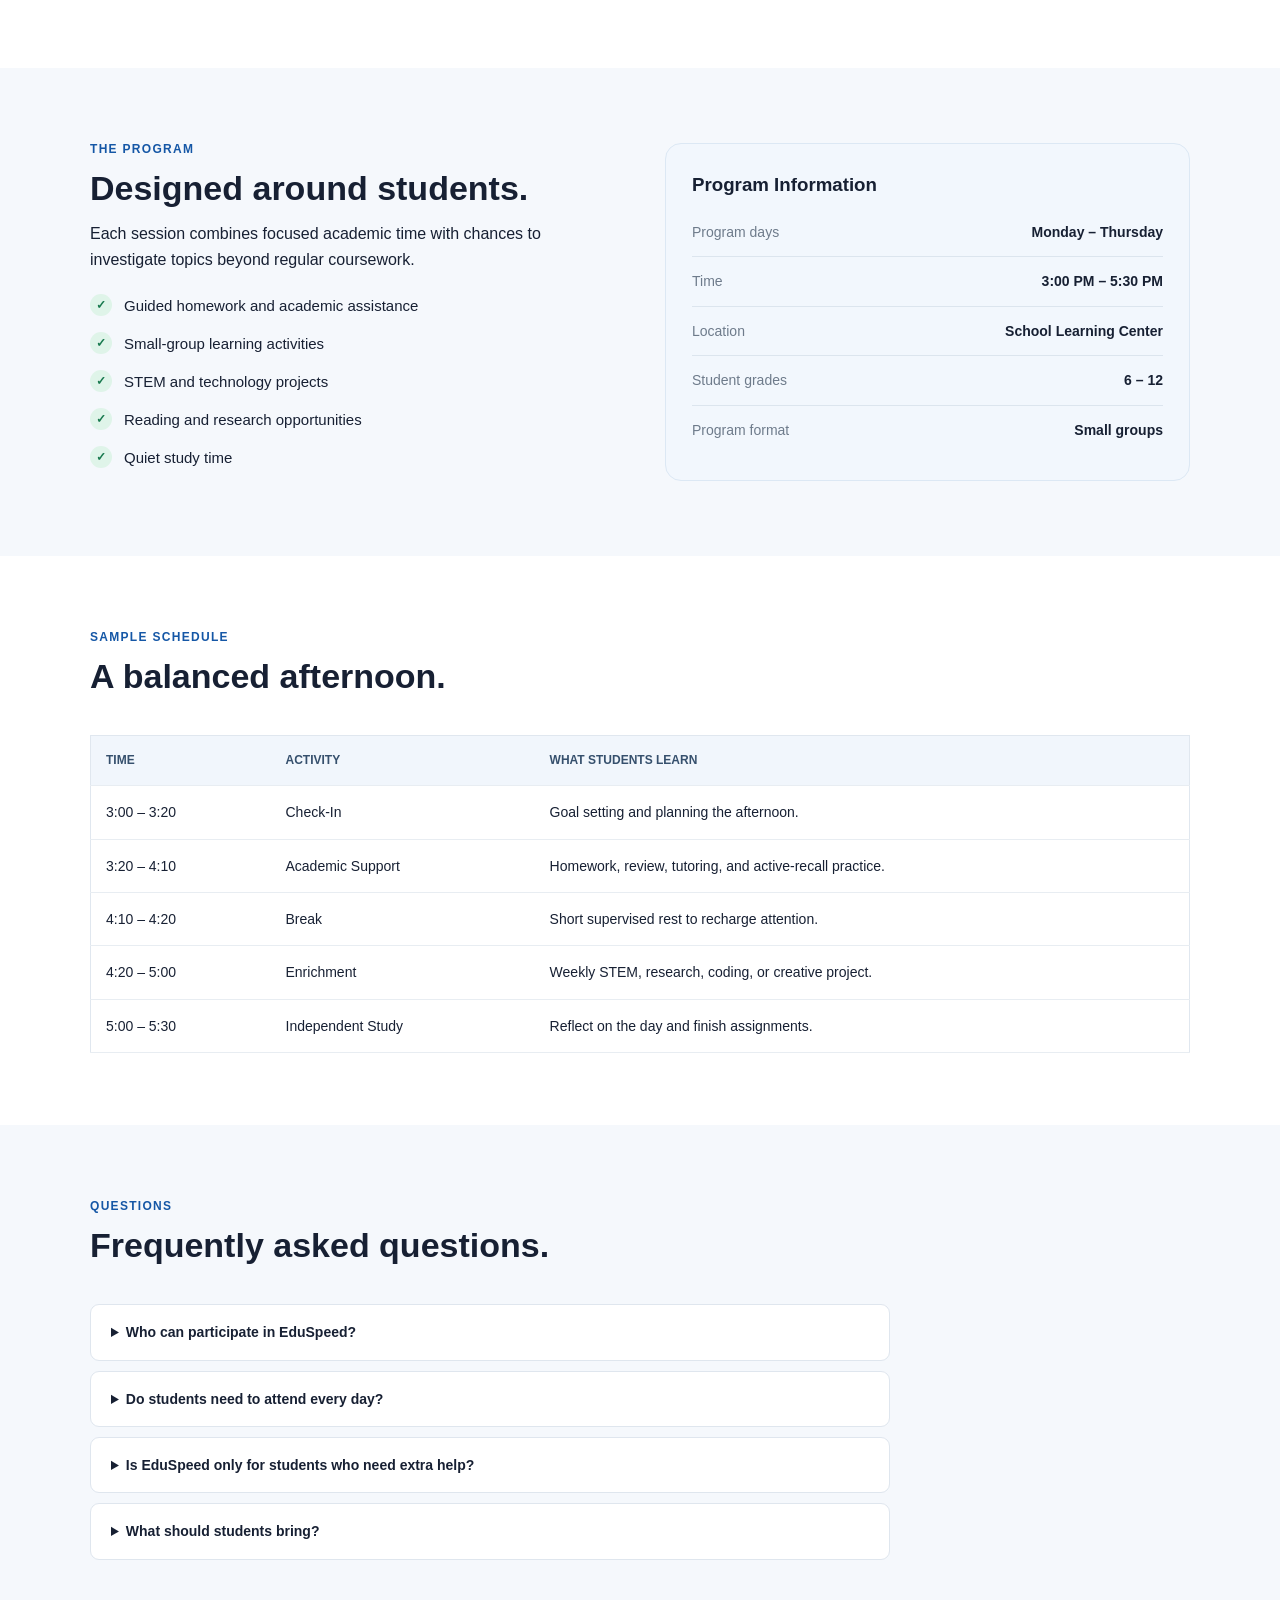
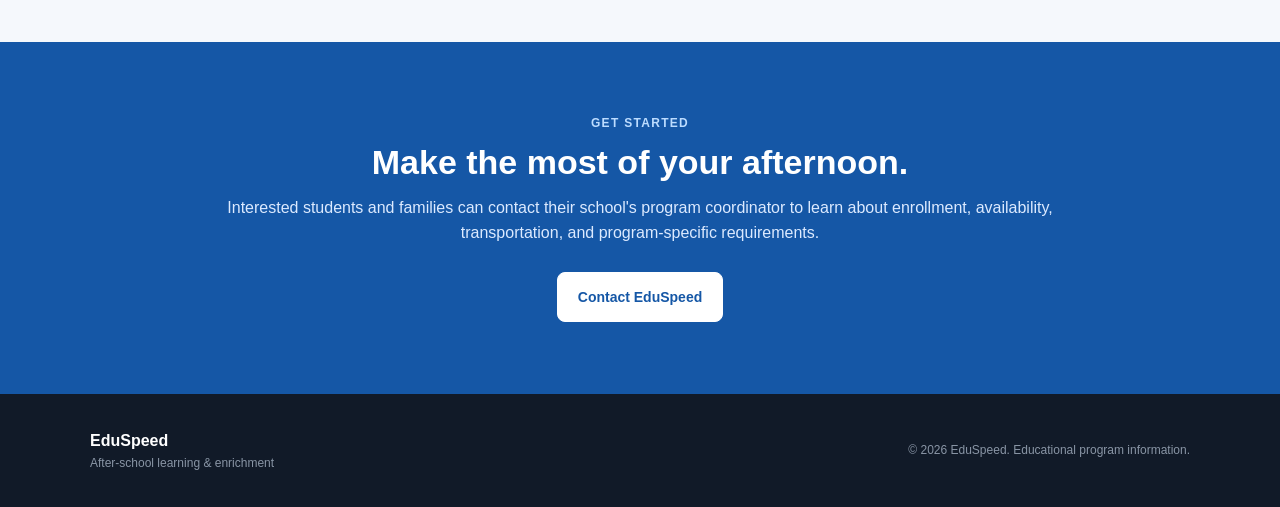
==== commit f6a1410e: "Update index.html" ====
--- a/index.html
+++ b/index.html
@@ -3,864 +3,345 @@
 <head>
 <meta charset="UTF-8">
 <meta name="viewport" content="width=device-width, initial-scale=1.0">
-   <meta charset="UTF-8">
-
-<meta name="viewport" content="width=device-width, initial-scale=1.0">
-
 <meta name="description" content="EduSpeed is an after-school educational program helping students strengthen academic skills, explore new subjects, and build confidence.">
-
-<meta name="keywords" content="EduSpeed, after-school program, education, students, academic support, tutoring, STEM, study skills">
-
+<meta name="keywords" content="EduSpeed, after-school program, education, students, tutoring, STEM, study skills">
 <meta name="author" content="EduSpeed">
-
 <meta name="theme-color" content="#1557a6">
-
 <meta name="robots" content="index, follow">
-
-<!-- Open Graph / Social Sharing -->
 <meta property="og:title" content="EduSpeed | After-School Learning Program">
-<meta property="og:description" content="An after-school educational program focused on academic support, enrichment, and student learning.">
+<meta property="og:description" content="Academic support, enrichment, and hands-on learning for grades 6–12.">
 <meta property="og:type" content="website">
 <meta property="og:site_name" content="EduSpeed">
-
-<!-- Twitter / X -->
 <meta name="twitter:card" content="summary">
-<meta name="twitter:title" content="EduSpeed | After-School Learning Program">
-<meta name="twitter:description" content="Academic support, enrichment activities, and study skills for students.">
 <title>EduSpeed | After-School Learning Program</title>
-
+<script src = "jquery.min.js"></script>
 <style>
-    * {
-        box-sizing: border-box;
-        margin: 0;
-        padding: 0;
-    }
-
-    html {
-        scroll-behavior: smooth;
-    }
-
-    body {
-        font-family: Arial, Helvetica, sans-serif;
-        color: #172033;
-        background: #f5f8fc;
-        line-height: 1.6;
-    }
-
-    header {
-        background: #ffffff;
-        border-bottom: 1px solid #dfe6ef;
-        position: sticky;
-        top: 0;
-        z-index: 100;
-    }
-
-    .nav {
-        max-width: 1150px;
-        margin: auto;
-        height: 72px;
-        display: flex;
-        align-items: center;
-        justify-content: space-between;
-        padding: 0 22px;
-    }
-
-    .logo {
-        display: flex;
-        align-items: center;
-        gap: 10px;
-        font-size: 23px;
-        font-weight: 800;
-        color: #1557a6;
-    }
-
-    .logo-icon {
-        width: 38px;
-        height: 38px;
-        border-radius: 10px;
-        background: #1557a6;
-        color: white;
-        display: grid;
-        place-items: center;
-        font-weight: bold;
-    }
-
-    nav {
-        display: flex;
-        gap: 26px;
-    }
-
-    nav a {
-        color: #4c5a6d;
-        text-decoration: none;
-        font-size: 14px;
-        font-weight: 600;
-    }
-
-    nav a:hover {
-        color: #1557a6;
-    }
-
-    .hero {
-        background:
-            linear-gradient(135deg, #eaf3ff 0%, #f7fbff 55%, #edf8f5 100%);
-        border-bottom: 1px solid #dfe8f2;
-    }
-
-    .hero-inner {
-        max-width: 1150px;
-        margin: auto;
-        min-height: 500px;
-        padding: 85px 22px;
-        display: grid;
-        grid-template-columns: 1.15fr .85fr;
-        align-items: center;
-        gap: 60px;
-    }
-
-    .badge {
-        display: inline-block;
-        background: #dcecff;
-        color: #1557a6;
-        border-radius: 20px;
-        padding: 7px 13px;
-        font-size: 12px;
-        font-weight: 700;
-        margin-bottom: 18px;
-    }
-
-    h1 {
-        font-size: clamp(42px, 6vw, 68px);
-        line-height: 1.05;
-        letter-spacing: -2px;
-        margin-bottom: 22px;
-    }
-
-    .hero h1 span {
-        color: #1557a6;
-    }
-
-    .hero p {
-        max-width: 620px;
-        font-size: 18px;
-        color: #59687a;
-        margin-bottom: 30px;
-    }
-
-    .buttons {
-        display: flex;
-        gap: 12px;
-        flex-wrap: wrap;
-    }
-
-    .button {
-        display: inline-block;
-        padding: 13px 20px;
-        border-radius: 8px;
-        text-decoration: none;
-        font-size: 14px;
-        font-weight: 700;
-        border: 1px solid #1557a6;
-    }
-
-    .button.primary {
-        background: #1557a6;
-        color: white;
-    }
-
-    .button.primary:hover {
-        background: #0f4789;
-    }
-
-    .button.secondary {
-        color: #1557a6;
-        background: white;
-    }
-
-    .button.secondary:hover {
-        background: #f0f6ff;
-    }
-
-    .hero-card {
-        background: white;
-        border: 1px solid #dce5ef;
-        border-radius: 18px;
-        padding: 27px;
-        box-shadow: 0 18px 45px rgba(34, 67, 105, .09);
-    }
-
-    .hero-card-top {
-        display: flex;
-        justify-content: space-between;
-        align-items: center;
-        margin-bottom: 22px;
-    }
-
-    .hero-card h3 {
-        font-size: 18px;
-    }
-
-    .status {
-        color: #18794e;
-        background: #e6f7ef;
-        border-radius: 20px;
-        padding: 5px 9px;
-        font-size: 11px;
-        font-weight: bold;
-    }
-
-    .progress {
-        height: 9px;
-        background: #e8edf3;
-        border-radius: 10px;
-        overflow: hidden;
-        margin: 9px 0 20px;
-    }
-
-    .progress div {
-        width: 76%;
-        height: 100%;
-        background: #2879d2;
-    }
-
-    .class {
-        display: flex;
-        align-items: center;
-        gap: 13px;
-        padding: 13px 0;
-        border-top: 1px solid #edf0f4;
-    }
-
-    .class-icon {
-        width: 38px;
-        height: 38px;
-        border-radius: 9px;
-        background: #edf5ff;
-        color: #1557a6;
-        display: grid;
-        place-items: center;
-        font-weight: bold;
-    }
-
-    .class strong {
-        display: block;
-        font-size: 13px;
-    }
-
-    .class small {
-        color: #7b8795;
-        font-size: 11px;
-    }
-
-    section {
-        padding: 75px 22px;
-    }
-
-    .container {
-        max-width: 1100px;
-        margin: auto;
-    }
-
-    .section-heading {
-        max-width: 680px;
-        margin-bottom: 42px;
-    }
-
-    .eyebrow {
-        color: #1557a6;
-        font-size: 12px;
-        font-weight: 800;
-        text-transform: uppercase;
-        letter-spacing: 1.3px;
-        margin-bottom: 9px;
-    }
-
-    h2 {
-        font-size: 36px;
-        line-height: 1.2;
-        margin-bottom: 12px;
-    }
-
-    .section-heading p {
-        color: #687587;
-    }
-
-    .cards {
-        display: grid;
-        grid-template-columns: repeat(3, 1fr);
-        gap: 18px;
-    }
-
-    .card {
-        background: white;
-        border: 1px solid #e0e7ef;
-        border-radius: 13px;
-        padding: 25px;
-    }
-
-    .card-icon {
-        width: 45px;
-        height: 45px;
-        display: grid;
-        place-items: center;
-        border-radius: 11px;
-        background: #edf5ff;
-        color: #1557a6;
-        font-weight: 800;
-        margin-bottom: 18px;
-    }
-
-    .card h3 {
-        font-size: 17px;
-        margin-bottom: 8px;
-    }
-
-    .card p {
-        font-size: 14px;
-        color: #6b7787;
-    }
-
-    .program-section {
-        background: white;
-    }
-
-    .program-grid {
-        display: grid;
-        grid-template-columns: 1fr 1fr;
-        gap: 55px;
-        align-items: center;
-    }
-
-    .check-list {
-        list-style: none;
-        margin-top: 25px;
-    }
-
-    .check-list li {
-        display: flex;
-        gap: 12px;
-        margin-bottom: 17px;
-        font-size: 15px;
-    }
-
-    .check {
-        flex-shrink: 0;
-        width: 22px;
-        height: 22px;
-        border-radius: 50%;
-        background: #dff4e9;
-        color: #18794e;
-        display: grid;
-        place-items: center;
-        font-size: 12px;
-        font-weight: bold;
-    }
-
-    .info-box {
-        background: #f2f7fd;
-        border: 1px solid #dce8f4;
-        border-radius: 16px;
-        padding: 28px;
-    }
-
-    .info-row {
-        display: flex;
-        justify-content: space-between;
-        padding: 15px 0;
-        border-bottom: 1px solid #dce5ee;
-        font-size: 14px;
-    }
-
-    .info-row:last-child {
-        border-bottom: none;
-    }
-
-    .info-row span {
-        color: #6e7b8b;
-    }
-
-    .schedule {
-        width: 100%;
-        border-collapse: collapse;
-        background: white;
-        border: 1px solid #e0e7ef;
-        border-radius: 12px;
-        overflow: hidden;
-    }
-
-    .schedule th,
-    .schedule td {
-        padding: 16px;
-        text-align: left;
-        border-bottom: 1px solid #e8edf2;
-        font-size: 14px;
-    }
-
-    .schedule th {
-        background: #f1f6fc;
-        color: #36506d;
-        font-size: 12px;
-        text-transform: uppercase;
-        letter-spacing: .5px;
-    }
-
-    .schedule tr:last-child td {
-        border-bottom: none;
-    }
-
-    .faq {
-        max-width: 800px;
-    }
-
-    details {
-        background: white;
-        border: 1px solid #dfe6ee;
-        border-radius: 9px;
-        margin-bottom: 10px;
-        padding: 17px 20px;
-    }
-
-    summary {
-        cursor: pointer;
-        font-weight: 700;
-        font-size: 14px;
-    }
-
-    details p {
-        color: #6b7787;
-        font-size: 14px;
-        margin-top: 12px;
-    }
-
-    .register {
-        background: #1557a6;
-        color: white;
-    }
-
-    .register-inner {
-        max-width: 850px;
-        margin: auto;
-        text-align: center;
-    }
-
-    .register h2 {
-        margin-bottom: 13px;
-    }
-
-    .register p {
-        color: #dceaff;
-        margin-bottom: 27px;
-    }
-
-    .register .button {
-        background: white;
-        color: #1557a6;
-        border-color: white;
-    }
-
-    footer {
-        background: #111a28;
-        color: #c4ccd7;
-        padding: 35px 22px;
-    }
-
-    .footer-inner {
-        max-width: 1100px;
-        margin: auto;
-        display: flex;
-        justify-content: space-between;
-        gap: 30px;
-        align-items: center;
-    }
-
-    footer strong {
-        color: white;
-    }
-
-    footer p {
-        font-size: 12px;
-        color: #8995a5;
-    }
-
-    @media (max-width: 800px) {
-        nav {
-            display: none;
-        }
-
-        .hero-inner {
-            grid-template-columns: 1fr;
-            padding: 60px 22px;
-        }
-
-        .cards {
-            grid-template-columns: 1fr;
-        }
-
-        .program-grid {
-            grid-template-columns: 1fr;
-            gap: 30px;
-        }
-
-        h2 {
-            font-size: 29px;
-        }
-
-        .schedule {
-            display: block;
-            overflow-x: auto;
-            white-space: nowrap;
-        }
-
-        .footer-inner {
-            flex-direction: column;
-            align-items: flex-start;
-        }
-    }
+*{box-sizing:border-box;margin:0;padding:0}
+html{scroll-behavior:smooth}
+body{font-family:Arial,Helvetica,sans-serif;color:#172033;background:#f5f8fc;line-height:1.6}
+header{background:#fff;border-bottom:1px solid #dfe6ef;position:sticky;top:0;z-index:100}
+.nav{max-width:1150px;margin:auto;height:72px;display:flex;align-items:center;justify-content:space-between;padding:0 22px}
+#logo{display:flex;align-items:center;gap:10px;font-size:23px;font-weight:800;color:#1557a6}
+.logo-icon{width:38px;height:38px;border-radius:10px;background:#1557a6;color:#fff;display:grid;place-items:center}
+nav{display:flex;gap:22px}
+nav a{color:#4c5a6d;text-decoration:none;font-size:14px;font-weight:600}
+nav a:hover{color:#1557a6}
+.hero{background:linear-gradient(135deg,#eaf3ff,#f7fbff 55%,#edf8f5);border-bottom:1px solid #dfe8f2}
+.hero-inner{max-width:1150px;margin:auto;padding:80px 22px;display:grid;grid-template-columns:1.1fr .9fr;align-items:center;gap:50px}
+.badge{display:inline-block;background:#dcecff;color:#1557a6;border-radius:20px;padding:7px 13px;font-size:12px;font-weight:700;margin-bottom:18px}
+h1{font-size:clamp(40px,6vw,64px);line-height:1.05;letter-spacing:-2px;margin-bottom:22px}
+h1 span{color:#1557a6}
+.hero p{max-width:600px;font-size:18px;color:#59687a;margin-bottom:28px}
+.buttons{display:flex;gap:12px;flex-wrap:wrap}
+.button{display:inline-block;padding:13px 20px;border-radius:8px;text-decoration:none;font-size:14px;font-weight:700;border:1px solid #1557a6;cursor:pointer;font-family:inherit}
+.primary{background:#1557a6;color:#fff}.primary:hover{background:#0f4789}
+.secondary{color:#1557a6;background:#fff}.secondary:hover{background:#f0f6ff}
+figure{margin:0}
+figure svg{width:100%;height:auto;display:block;border-radius:16px;border:1px solid #dce5ef;background:#fff}
+figcaption{font-size:12px;color:#7b8795;margin-top:8px}
+section{padding:72px 22px}
+.container{max-width:1100px;margin:auto}
+.section-heading{max-width:700px;margin-bottom:38px}
+.eyebrow{color:#1557a6;font-size:12px;font-weight:800;text-transform:uppercase;letter-spacing:1.3px;margin-bottom:9px}
+h2{font-size:34px;line-height:1.2;margin-bottom:12px}
+.section-heading p{color:#687587}
+.cards{display:grid;grid-template-columns:repeat(3,1fr);gap:18px}
+.cards.four{grid-template-columns:repeat(4,1fr)}
+.card{background:#fff;border:1px solid #e0e7ef;border-radius:13px;padding:24px}
+.card-icon{width:46px;height:46px;display:grid;place-items:center;border-radius:11px;background:#edf5ff;font-size:24px;margin-bottom:14px}
+.card h3{font-size:17px;margin-bottom:8px}
+.card p,.card li{font-size:14px;color:#5f6c7d}
+.card ul{padding-left:18px;margin-top:8px}
+.tag{display:inline-block;font-size:11px;font-weight:700;color:#18794e;background:#e6f7ef;border-radius:12px;padding:3px 9px;margin-top:10px}
+.alt{background:#fff}
+.two{display:grid;grid-template-columns:1fr 1fr;gap:50px;align-items:center}
+.check-list{list-style:none;margin-top:22px}
+.check-list li{display:flex;gap:12px;margin-bottom:14px;font-size:15px}
+.check{flex-shrink:0;width:22px;height:22px;border-radius:50%;background:#dff4e9;color:#18794e;display:grid;place-items:center;font-size:12px;font-weight:700}
+.info-box{background:#f2f7fd;border:1px solid #dce8f4;border-radius:16px;padding:26px}
+.info-row{display:flex;justify-content:space-between;gap:10px;padding:13px 0;border-bottom:1px solid #dce5ee;font-size:14px}
+.info-row:last-child{border:none}.info-row span{color:#6e7b8b}
+.fact{background:#fff8e6;border:1px solid #f3e0a8;border-radius:12px;padding:18px 20px;margin-top:22px;font-size:14px;color:#5b4a12}
+.formula{font-family:Georgia,serif;font-size:20px;background:#f2f7fd;border-radius:8px;padding:10px 14px;margin:10px 0;color:#1557a6;text-align:center}
+.schedule{width:100%;border-collapse:collapse;background:#fff;border:1px solid #e0e7ef}
+.schedule th,.schedule td{padding:15px;text-align:left;border-bottom:1px solid #e8edf2;font-size:14px}
+.schedule th{background:#f1f6fc;color:#36506d;font-size:12px;text-transform:uppercase}
+.quiz{background:#fff;border:1px solid #dce5ef;border-radius:16px;padding:28px;max-width:760px}
+.quiz h3{font-size:19px;margin-bottom:6px}
+.opts{display:grid;gap:10px;margin:16px 0}
+.opt{text-align:left;padding:12px 16px;border:1px solid #cfd9e5;border-radius:9px;background:#fff;font-size:14px;cursor:pointer;font-family:inherit}
+.opt:hover{background:#f0f6ff}
+.opt.right{background:#e6f7ef;border-color:#18794e}
+.opt.wrong{background:#fdecec;border-color:#c0392b}
+#fb{font-size:14px;min-height:44px;color:#36506d}
+.glossary{display:grid;grid-template-columns:1fr 1fr;gap:12px}
+.glossary div{background:#fff;border:1px solid #e0e7ef;border-radius:10px;padding:14px 18px;font-size:14px}
+.glossary b{color:#1557a6}
+.timer{font-size:44px;font-weight:800;color:#1557a6;text-align:center;margin:10px 0}
+details{background:#fff;border:1px solid #dfe6ee;border-radius:9px;margin-bottom:10px;padding:16px 20px}
+summary{cursor:pointer;font-weight:700;font-size:14px}
+details p{color:#6b7787;font-size:14px;margin-top:10px}
+.faq{max-width:800px}
+.register{background:#1557a6;color:#fff}
+.register-inner{max-width:850px;margin:auto;text-align:center}
+.register p{color:#dceaff;margin-bottom:26px}
+.register .button{background:#fff;color:#1557a6;border-color:#fff}
+footer{background:#111a28;color:#c4ccd7;padding:34px 22px}
+.footer-inner{max-width:1100px;margin:auto;display:flex;justify-content:space-between;gap:24px;align-items:center}
+footer strong{color:#fff}footer p{font-size:12px;color:#8995a5}
+@media(max-width:850px){
+nav{display:none}
+.hero-inner,.two,.cards,.cards.four,.glossary{grid-template-columns:1fr}
+.hero-inner{padding:55px 22px}
+h2{font-size:28px}
+.schedule{display:block;overflow-x:auto}
+.footer-inner{flex-direction:column;align-items:flex-start}
+}
 </style>
 </head>
-
 <body>
 
 <header>
-    <div class="nav">
-        <div class="logo">
-            <div class="logo-icon">E</div>
-            EduSpeed
-        </div>
-
-        <nav>
-            <a href="#about">About</a>
-            <a href="#program">Program</a>
-            <a href="#schedule">Schedule</a>
-            <a href="#faq">FAQ</a>
-            <a href="#register">Register</a>
-        </nav>
-    </div>
+<div class="nav">
+<div id="logo">EduSpeed</div>
+<nav>
+<a href="#subjects">Subjects</a>
+<a href="#skills">Study Skills</a>
+<a href="#lab">Learning Lab</a>
+<a href="#program">Program</a>
+<a href="#schedule">Schedule</a>
+<a href="#faq">FAQ</a>
+<a href="#register">Register</a>
+</nav>
+</div>
 </header>
 
 <main>
 
-<section class="hero">
-    <div class="hero-inner">
-
-        <div>
-            <div class="badge">AFTER-SCHOOL EDUCATIONAL PROGRAM</div>
-
-            <h1>
-                Learn more.<br>
-                Go <span>further.</span>
-            </h1>
-
-            <p>
-                EduSpeed is an after-school learning program designed to
-                help students strengthen academic skills, explore new
-                subjects, and build confidence outside the classroom.
-            </p>
-
-            <div class="buttons">
-                <a class="button primary" href="#register">Learn About Enrollment</a>
-                <a class="button secondary" href="#program">View Program</a>
-            </div>
-        </div>
-
-        <div class="hero-card">
-            <div class="hero-card-top">
-                <h3>Student Learning Plan</h3>
-                <span class="status">ACTIVE</span>
-            </div>
-
-            <small>Weekly learning progress</small>
-            <div class="progress">
-                <div></div>
-            </div>
-
-            <div class="class">
-                <div class="class-icon">M</div>
-                <div>
-                    <strong>Mathematics Support</strong>
-                    <small>Homework & problem solving</small>
-                </div>
-            </div>
-
-            <div class="class">
-                <div class="class-icon">S</div>
-                <div>
-                    <strong>Science Exploration</strong>
-                    <small>Hands-on learning activities</small>
-                </div>
-            </div>
-
-            <div class="class">
-                <div class="class-icon">R</div>
-                <div>
-                    <strong>Reading & Research</strong>
-                    <small>Independent study skills</small>
-                </div>
-            </div>
-        </div>
-
-    </div>
-</section>
-
-<section id="about">
-    <div class="container">
-
-        <div class="section-heading">
-            <div class="eyebrow">Why EduSpeed?</div>
-            <h2>A place to keep learning after the final bell.</h2>
-            <p>
-                EduSpeed gives students structured time and support to
-                practice important skills while exploring subjects that
-                interest them.
-            </p>
-        </div>
-
-        <div class="cards">
-
-            <div class="card">
-                <div class="card-icon">01</div>
-                <h3>Academic Support</h3>
-                <p>
-                    Students can work through assignments, review lessons,
-                    and receive guidance when they need additional help.
-                </p>
-            </div>
-
-            <div class="card">
-                <div class="card-icon">02</div>
-                <h3>Enrichment Activities</h3>
-                <p>
-                    Explore science, technology, reading, creative projects,
-                    research, and other educational activities.
-                </p>
-            </div>
-
-            <div class="card">
-                <div class="card-icon">03</div>
-                <h3>Study Skills</h3>
-                <p>
-                    Build organization, time management, note-taking, and
-                    independent learning habits that can be used in school.
-                </p>
-            </div>
-
-        </div>
-    </div>
-</section>
-
-<section id="program" class="program-section">
-    <div class="container">
-
-        <div class="program-grid">
-
-            <div>
-                <div class="eyebrow">The Program</div>
-                <h2>Designed around students.</h2>
-
-                <p>
-                    Each EduSpeed session combines focused academic time
-                    with opportunities for students to investigate topics
-                    beyond their regular coursework.
-                </p>
-
-                <ul class="check-list">
-                    <li>
-                        <span class="check">✓</span>
-                        Guided homework and academic assistance
-                    </li>
-                    <li>
-                        <span class="check">✓</span>
-                        Small-group learning activities
-                    </li>
-                    <li>
-                        <span class="check">✓</span>
-                        STEM and technology projects
-                    </li>
-                    <li>
-                        <span class="check">✓</span>
-                        Reading and research opportunities
-                    </li>
-                    <li>
-                        <span class="check">✓</span>
-                        Quiet study time
-                    </li>
-                </ul>
-            </div>
-
-            <div class="info-box">
-                <h3>Program Information</h3>
-
-                <div class="info-row">
-                    <span>Program days</span>
-                    <strong>Monday – Thursday</strong>
-                </div>
-
-                <div class="info-row">
-                    <span>Time</span>
-                    <strong>3:00 PM – 5:30 PM</strong>
-                </div>
-
-                <div class="info-row">
-                    <span>Location</span>
-                    <strong>School Learning Center</strong>
-                </div>
-
-                <div class="info-row">
-                    <span>Student grades</span>
-                    <strong>6 – 12</strong>
-                </div>
-
-                <div class="info-row">
-                    <span>Program format</span>
-                    <strong>Small groups</strong>
-                </div>
-            </div>
-
-        </div>
-    </div>
-</section>
-
-<section id="schedule">
-    <div class="container">
-
-        <div class="section-heading">
-            <div class="eyebrow">Sample Schedule</div>
-            <h2>A balanced afternoon.</h2>
-            <p>
-                Students have dedicated time for schoolwork as well as
-                structured enrichment activities.
-            </p>
-        </div>
-
-        <table class="schedule">
-            <thead>
-                <tr>
-                    <th>Time</th>
-                    <th>Activity</th>
-                    <th>Description</th>
-                </tr>
-            </thead>
-
-            <tbody>
-                <tr>
-                    <td>3:00 – 3:20</td>
-                    <td>Check-In</td>
-                    <td>Set goals and organize afternoon work.</td>
-                </tr>
-
-                <tr>
-                    <td>3:20 – 4:10</td>
-                    <td>Academic Support</td>
-                    <td>Homework, review, tutoring, and study time.</td>
-                </tr>
-
-                <tr>
-                    <td>4:10 – 4:20</td>
-                    <td>Break</td>
-                    <td>Short supervised break.</td>
-                </tr>
-
-                <tr>
-                    <td>4:20 – 5:00</td>
-                    <td>Enrichment</td>
-                    <td>STEM, research, technology, or creative projects.</td>
-                </tr>
-
-                <tr>
-                    <td>5:00 – 5:30</td>
-                    <td>Independent Study</td>
-                    <td>Finish assignments and review the day's goals.</td>
-                </tr>
-            </tbody>
-        </table>
-
-    </div>
-</section>
-
-<section id="faq" class="program-section">
-    <div class="container">
-
-        <div class="section-heading">
-            <div class="eyebrow">Questions</div>
-            <h2>Frequently asked questions.</h2>
-        </div>
-
-        <div class="faq">
-
-            <details>
-                <summary>Who can participate in EduSpeed?</summary>
-                <p>
-                    EduSpeed is intended for students in grades 6–12.
-                    Enrollment requirements may vary by school or district.
-                </p>
-            </details>
-
-            <details>
-                <summary>Do students need to attend every day?</summary>
-                <p>
-                    Students may participate according to the schedule
-                    established by their school and program coordinator.
-                </p>
-            </details>
-
-            <details>
-                <summary>Is EduSpeed only for students who need extra help?</summary>
-                <p>
-                    No. The program supports students who want academic
-                    assistance as well as students who want additional
-                    opportunities to explore subjects and develop skills.
-                </p>
-            </details>
-
-            <details>
-                <summary>What should students bring?</summary>
-                <p>
-                    Students should generally bring their school materials,
-                    assignments, and any supplies required for their scheduled
-                    activities.
-                </p>
-            </details>
-
-        </div>
-    </div>
+<section class="hero" style="padding:0">
+<div class="hero-inner">
+<div>
+<div class="badge">AFTER-SCHOOL EDUCATIONAL PROGRAM</div>
+<h1>Learn more.<br>Go <span>further.</span></h1>
+<p>EduSpeed helps students in grades 6–12 strengthen academic skills, discover how learning really works, and explore math, science, reading, and technology through hands-on activities.</p>
+<div class="buttons">
+<a class="button primary" href="#lab">Try the Learning Lab</a>
+<a class="button secondary" href="#subjects">Explore Subjects</a>
+</div>
+</div>
+<figure>
+<!-- Replace this illustration with a licensed photo if desired: <img src="students.jpg" alt="Students working together at a table"> -->
+<svg viewBox="0 0 400 300" role="img" aria-label="Illustration of a desk with a book, atom model, calculator and lightbulb">
+<rect width="400" height="300" fill="#eaf3ff"/>
+<rect x="0" y="230" width="400" height="70" fill="#c9dcf3"/>
+<rect x="60" y="200" width="150" height="30" rx="4" fill="#1557a6"/>
+<rect x="66" y="184" width="138" height="16" rx="3" fill="#2879d2"/>
+<rect x="72" y="170" width="126" height="14" rx="3" fill="#7fb2ea"/>
+<g transform="translate(300 120)" fill="none" stroke="#18794e" stroke-width="3">
+<ellipse rx="52" ry="20"/><ellipse rx="52" ry="20" transform="rotate(60)"/><ellipse rx="52" ry="20" transform="rotate(120)"/>
+<circle r="8" fill="#18794e"/></g>
+<g transform="translate(120 90)"><circle r="34" fill="#ffd45e"/><rect x="-12" y="30" width="24" height="16" rx="3" fill="#6b7787"/>
+<path d="M-8 -6 L0 10 L8 -6" stroke="#b8860b" stroke-width="3" fill="none"/></g>
+<rect x="250" y="190" width="70" height="40" rx="6" fill="#172033"/>
+<g fill="#7fb2ea"><rect x="258" y="198" width="14" height="10"/><rect x="278" y="198" width="14" height="10"/><rect x="298" y="198" width="14" height="10"/><rect x="258" y="214" width="14" height="10"/><rect x="278" y="214" width="14" height="10"/></g>
+</svg>
+<figcaption>Curiosity, books, science, and math — all on one desk.</figcaption>
+</figure>
+</div>
+</section>
+
+<section id="subjects">
+<div class="container">
+<div class="section-heading">
+<div class="eyebrow">Subject Spotlights</div>
+<h2>Bite-sized lessons from every EduSpeed subject.</h2>
+<p>Each week students dig into a big idea. Here is a taste of what we explore.</p>
+</div>
+<div class="cards four">
+<div class="card"><div class="card-icon">➗</div><h3>Mathematics</h3>
+<p>Math is the language of patterns. The Pythagorean theorem links the sides of any right triangle:</p>
+<div class="formula">a² + b² = c²</div>
+<p>3² + 4² = 9 + 16 = 25 = 5²</p><span class="tag">Grades 6–12</span></div>
+<div class="card"><div class="card-icon">🔬</div><h3>Science</h3>
+<p>The scientific method turns questions into knowledge:</p>
+<ul><li>Ask a question</li><li>Form a hypothesis</li><li>Run an experiment</li><li>Analyze the data</li><li>Share conclusions</li></ul><span class="tag">Hands-on labs</span></div>
+<div class="card"><div class="card-icon">📚</div><h3>Reading &amp; Writing</h3>
+<p>Strong readers ask questions while they read. We practice the “SQ3R” method: Survey, Question, Read, Recite, Review — then write a claim supported by evidence from the text.</p><span class="tag">Critical thinking</span></div>
+<div class="card"><div class="card-icon">💻</div><h3>Technology</h3>
+<p>Computers follow instructions called algorithms. Students learn to break a big problem into small steps — a skill called decomposition.</p>
+<div class="formula">Input → Process → Output</div><span class="tag">Coding &amp; logic</span></div>
+</div>
+<div class="fact"><b>Did you know?</b> Your brain forms new connections every time you practice a hard skill. Scientists call this <i>neuroplasticity</i> — it is why effort, not just talent, builds ability.</div>
+</div>
+</section>
+
+<section id="skills" class="alt">
+<div class="container">
+<div class="section-heading">
+<div class="eyebrow">Study Skills</div>
+<h2>Learn how to learn.</h2>
+<p>These research-backed strategies are taught and practiced in every session.</p>
+</div>
+<div class="cards">
+<div class="card"><div class="card-icon">🔁</div><h3>Spaced Repetition</h3><p>Reviewing material over several days beats one long cram session. Try reviewing after 1 day, 3 days, and 1 week to move knowledge into long-term memory.</p></div>
+<div class="card"><div class="card-icon">🧠</div><h3>Active Recall</h3><p>Close the book and test yourself. Retrieving information from memory strengthens it far more than re-reading does.</p></div>
+<div class="card"><div class="card-icon">🗣️</div><h3>The Feynman Technique</h3><p>Explain a topic in simple words as if teaching a younger student. Any place you get stuck shows exactly what to study next.</p></div>
+<div class="card"><div class="card-icon">📝</div><h3>Cornell Notes</h3><p>Divide the page into cues, notes, and a summary. Writing questions in the margin turns notes into a ready-made study guide.</p></div>
+<div class="card"><div class="card-icon">⏱️</div><h3>Pomodoro Focus</h3><p>Work for 25 focused minutes, then rest for 5. Short sprints protect attention and make big tasks feel manageable.</p></div>
+<div class="card"><div class="card-icon">🌱</div><h3>Growth Mindset</h3><p>“I can’t do this <i>yet</i>.” Viewing mistakes as feedback helps students persist through challenges and improve over time.</p></div>
+</div>
+</div>
+</section>
+
+<section id="lab">
+<div class="container">
+<div class="section-heading">
+<div class="eyebrow">Learning Lab</div>
+<h2>Try it yourself.</h2>
+<p>A quick quiz and a focus timer, just like the activities students use at EduSpeed.</p>
+</div>
+<div class="two" style="align-items:start">
+<div class="quiz">
+<div class="eyebrow">Quick Quiz</div>
+<h3 id="q">Which study strategy involves testing yourself without notes?</h3>
+<div class="opts" id="opts"></div>
+<div id="fb">Choose an answer.</div>
+<button class="button secondary" id="next" style="display:none">Next question →</button>
+</div>
+<div class="quiz">
+<div class="eyebrow">Focus Timer</div>
+<h3>Pomodoro Practice</h3>
+<p style="font-size:14px;color:#687587">Pick a task, start the timer, and focus until it rings.</p>
+<div class="timer" id="clock">25:00</div>
+<div class="buttons" style="justify-content:center">
+<button class="button primary" id="go">Start</button>
+<button class="button secondary" id="reset">Reset</button>
+</div>
+</div>
+</div>
+</div>
+</section>
+
+<section class="alt">
+<div class="container">
+<div class="section-heading">
+<div class="eyebrow">Word Wall</div>
+<h2>Vocabulary to grow your mind.</h2>
+</div>
+<div class="glossary">
+<div><b>Hypothesis</b> — a testable explanation for an observation.</div>
+<div><b>Algorithm</b> — a step-by-step set of instructions to solve a problem.</div>
+<div><b>Variable</b> — a symbol or quantity that can change.</div>
+<div><b>Evidence</b> — facts or data that support a claim.</div>
+<div><b>Metacognition</b> — thinking about how you think and learn.</div>
+<div><b>Inference</b> — a conclusion drawn from clues and reasoning.</div>
+</div>
+</div>
+</section>
+
+<section id="program">
+<div class="container">
+<div class="two">
+<div>
+<div class="eyebrow">The Program</div>
+<h2>Designed around students.</h2>
+<p>Each session combines focused academic time with chances to investigate topics beyond regular coursework.</p>
+<ul class="check-list">
+<li><span class="check">✓</span>Guided homework and academic assistance</li>
+<li><span class="check">✓</span>Small-group learning activities</li>
+<li><span class="check">✓</span>STEM and technology projects</li>
+<li><span class="check">✓</span>Reading and research opportunities</li>
+<li><span class="check">✓</span>Quiet study time</li>
+</ul>
+</div>
+<div class="info-box">
+<h3 style="margin-bottom:8px">Program Information</h3>
+<div class="info-row"><span>Program days</span><strong>Monday – Thursday</strong></div>
+<div class="info-row"><span>Time</span><strong>3:00 PM – 5:30 PM</strong></div>
+<div class="info-row"><span>Location</span><strong>School Learning Center</strong></div>
+<div class="info-row"><span>Student grades</span><strong>6 – 12</strong></div>
+<div class="info-row"><span>Program format</span><strong>Small groups</strong></div>
+</div>
+</div>
+</div>
+</section>
+
+<section id="schedule" class="alt">
+<div class="container">
+<div class="section-heading">
+<div class="eyebrow">Sample Schedule</div>
+<h2>A balanced afternoon.</h2>
+</div>
+<table class="schedule">
+<thead><tr><th>Time</th><th>Activity</th><th>What students learn</th></tr></thead>
+<tbody>
+<tr><td>3:00 – 3:20</td><td>Check-In</td><td>Goal setting and planning the afternoon.</td></tr>
+<tr><td>3:20 – 4:10</td><td>Academic Support</td><td>Homework, review, tutoring, and active-recall practice.</td></tr>
+<tr><td>4:10 – 4:20</td><td>Break</td><td>Short supervised rest to recharge attention.</td></tr>
+<tr><td>4:20 – 5:00</td><td>Enrichment</td><td>Weekly STEM, research, coding, or creative project.</td></tr>
+<tr><td>5:00 – 5:30</td><td>Independent Study</td><td>Reflect on the day and finish assignments.</td></tr>
+</tbody>
+</table>
+</div>
+</section>
+
+<section id="faq">
+<div class="container">
+<div class="section-heading"><div class="eyebrow">Questions</div><h2>Frequently asked questions.</h2></div>
+<div class="faq">
+<details><summary>Who can participate in EduSpeed?</summary><p>EduSpeed is intended for students in grades 6–12. Enrollment requirements may vary by school or district.</p></details>
+<details><summary>Do students need to attend every day?</summary><p>Students may participate according to the schedule established by their school and program coordinator.</p></details>
+<details><summary>Is EduSpeed only for students who need extra help?</summary><p>No. The program supports students who want academic assistance as well as students who want more opportunities to explore subjects.</p></details>
+<details><summary>What should students bring?</summary><p>School materials, assignments, and any supplies required for scheduled activities.</p></details>
+</div>
+</div>
 </section>
 
 <section id="register" class="register">
-    <div class="register-inner">
-
-        <div class="eyebrow" style="color:#bcdcff;">
-            Get Started
-        </div>
-
-        <h2>Make the most of your afternoon.</h2>
-
-        <p>
-            Interested students and families can contact their school's
-            program coordinator to learn about enrollment, availability,
-            transportation, and program-specific requirements.
-        </p>
-
-        <a href="mailto:register@eduspeed.online" class="button">
-            Contact EduSpeed
-        </a>
-
-    </div>
+<div class="register-inner">
+<div class="eyebrow" style="color:#bcdcff">Get Started</div>
+<h2>Make the most of your afternoon.</h2>
+<p>Interested students and families can contact their school's program coordinator to learn about enrollment, availability, transportation, and program-specific requirements.</p>
+<a href="mailto:register@eduspeed.online" class="button">Contact EduSpeed</a>
+</div>
 </section>
 
 </main>
 
 <footer>
-    <div class="footer-inner">
-        <div>
-            <strong>EduSpeed</strong>
-            <p>After-school learning & enrichment</p>
-        </div>
-
-        <p>
-            © 2026 EduSpeed. Educational program information.
-        </p>
-    </div>
+<div class="footer-inner">
+<div><strong>EduSpeed</strong><p>After-school learning &amp; enrichment</p></div>
+<p>© 2026 EduSpeed. Educational program information.</p>
+</div>
 </footer>
 
+<script>
+(function(){
+var qs=[
+{q:"Which study strategy involves testing yourself without notes?",o:["Highlighting","Active recall","Copying text"],a:1,e:"Active recall strengthens memory by making your brain retrieve information."},
+{q:"In the scientific method, what comes right after forming a hypothesis?",o:["Run an experiment","Share conclusions","Ask a question"],a:0,e:"You test your hypothesis with an experiment, then analyze the data."},
+{q:"If a right triangle has legs 6 and 8, how long is the hypotenuse?",o:["10","12","14"],a:0,e:"6² + 8² = 36 + 64 = 100, and √100 = 10."}
+];
+var i=0,done=false,q=document.getElementById('q'),opts=document.getElementById('opts'),fb=document.getElementById('fb'),nx=document.getElementById('next');
+function show(){
+var c=qs[i];done=false;q.textContent=c.q;opts.innerHTML='';fb.textContent='Choose an answer.';nx.style.display='none';
+c.o.forEach(function(t,k){var b=document.createElement('button');b.className='opt';b.textContent=t;
+b.onclick=function(){if(done)return;done=true;
+var kids=opts.children;kids[c.a].classList.add('right');
+if(k===c.a){fb.textContent='Correct! '+c.e}else{b.classList.add('wrong');fb.textContent='Not quite. '+c.e}
+nx.style.display='inline-block';nx.textContent=i<qs.length-1?'Next question →':'Start over';};
+opts.appendChild(b);});
+}
+nx.onclick=function(){i=(i+1)%qs.length;show()};
+show();
+var t=1500,h=null,clock=document.getElementById('clock'),go=document.getElementById('go');
+function draw(){var m=Math.floor(t/60),s=t%60;clock.textContent=(m<10?'0':'')+m+':'+(s<10?'0':'')+s}
+go.onclick=function(){
+if(h){clearInterval(h);h=null;go.textContent='Resume';return}
+go.textContent='Pause';
+h=setInterval(function(){t--;draw();if(t<=0){clearInterval(h);h=null;go.textContent='Start';clock.textContent='Great work! Take a 5-minute break.';t=1500}},1000)};
+document.getElementById('reset').onclick=function(){clearInterval(h);h=null;t=1500;go.textContent='Start';draw()};
+})();
+</script>
 </body>
 </html>
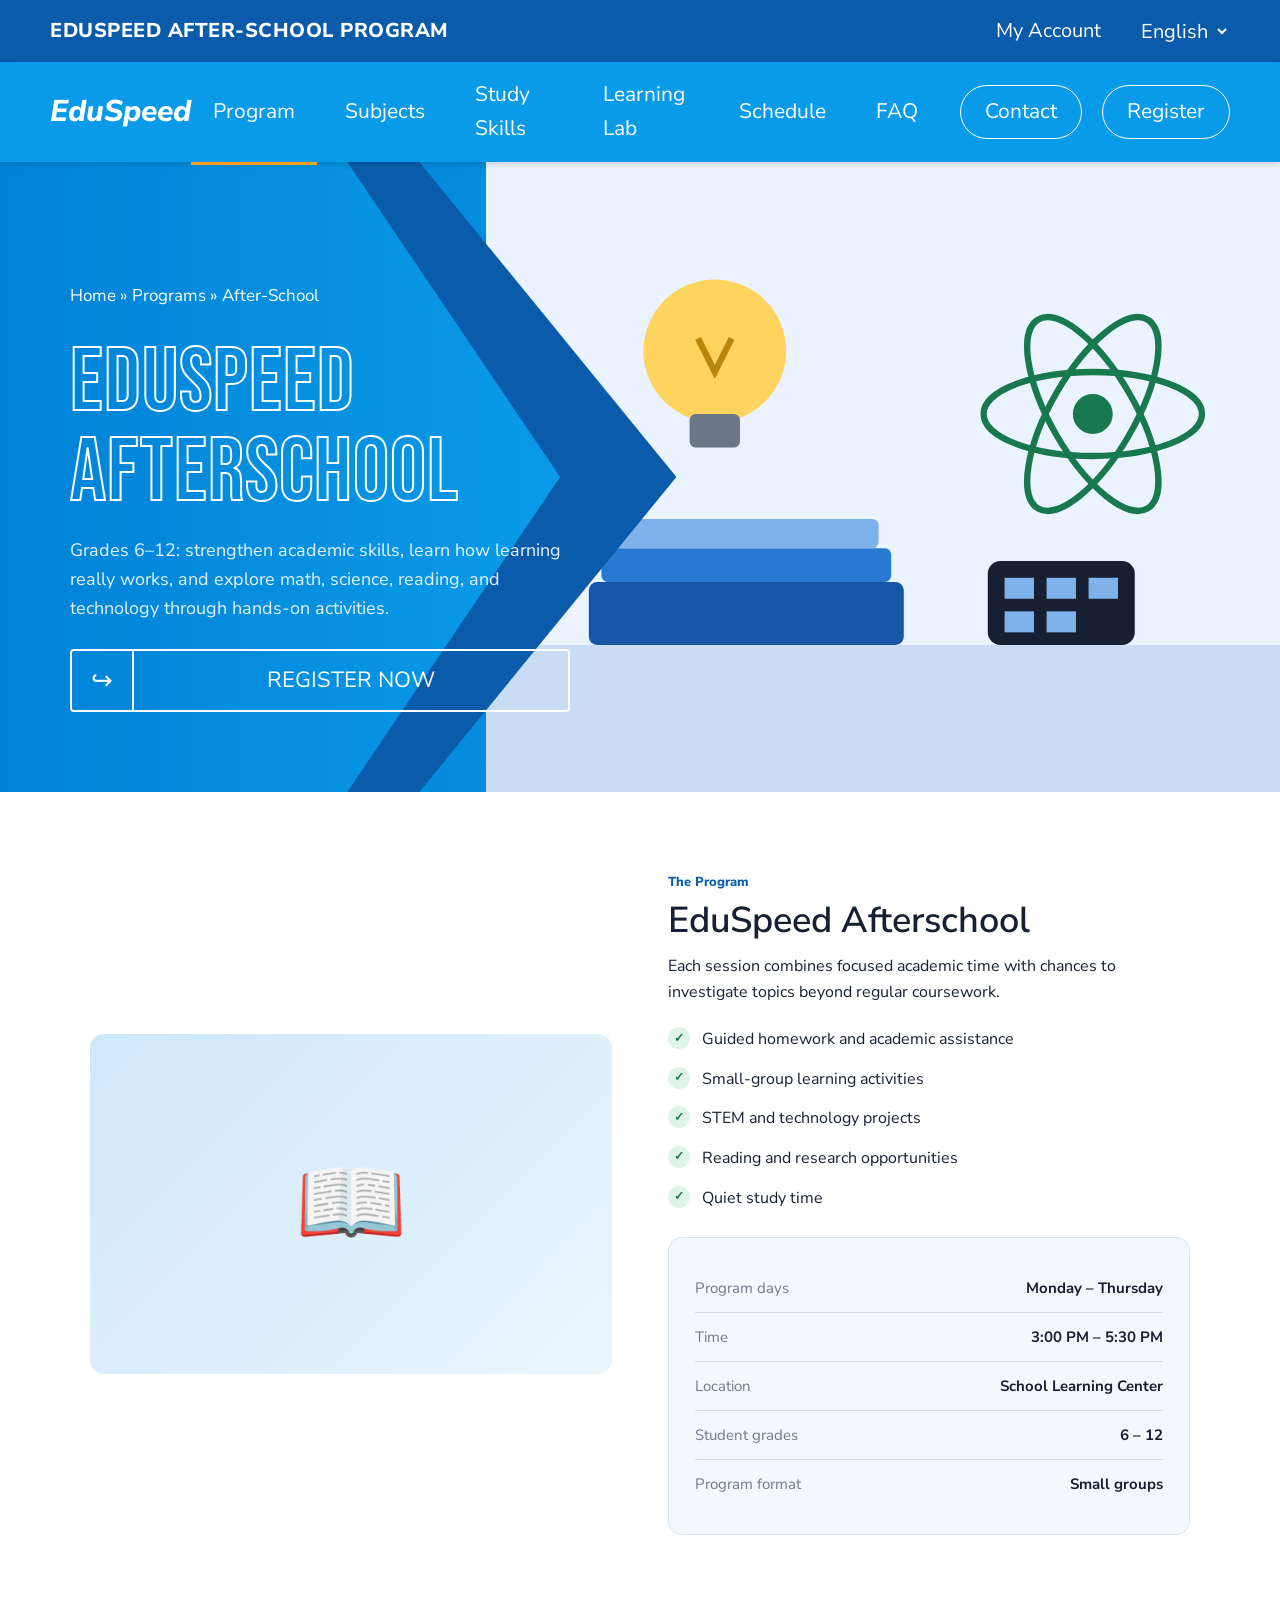
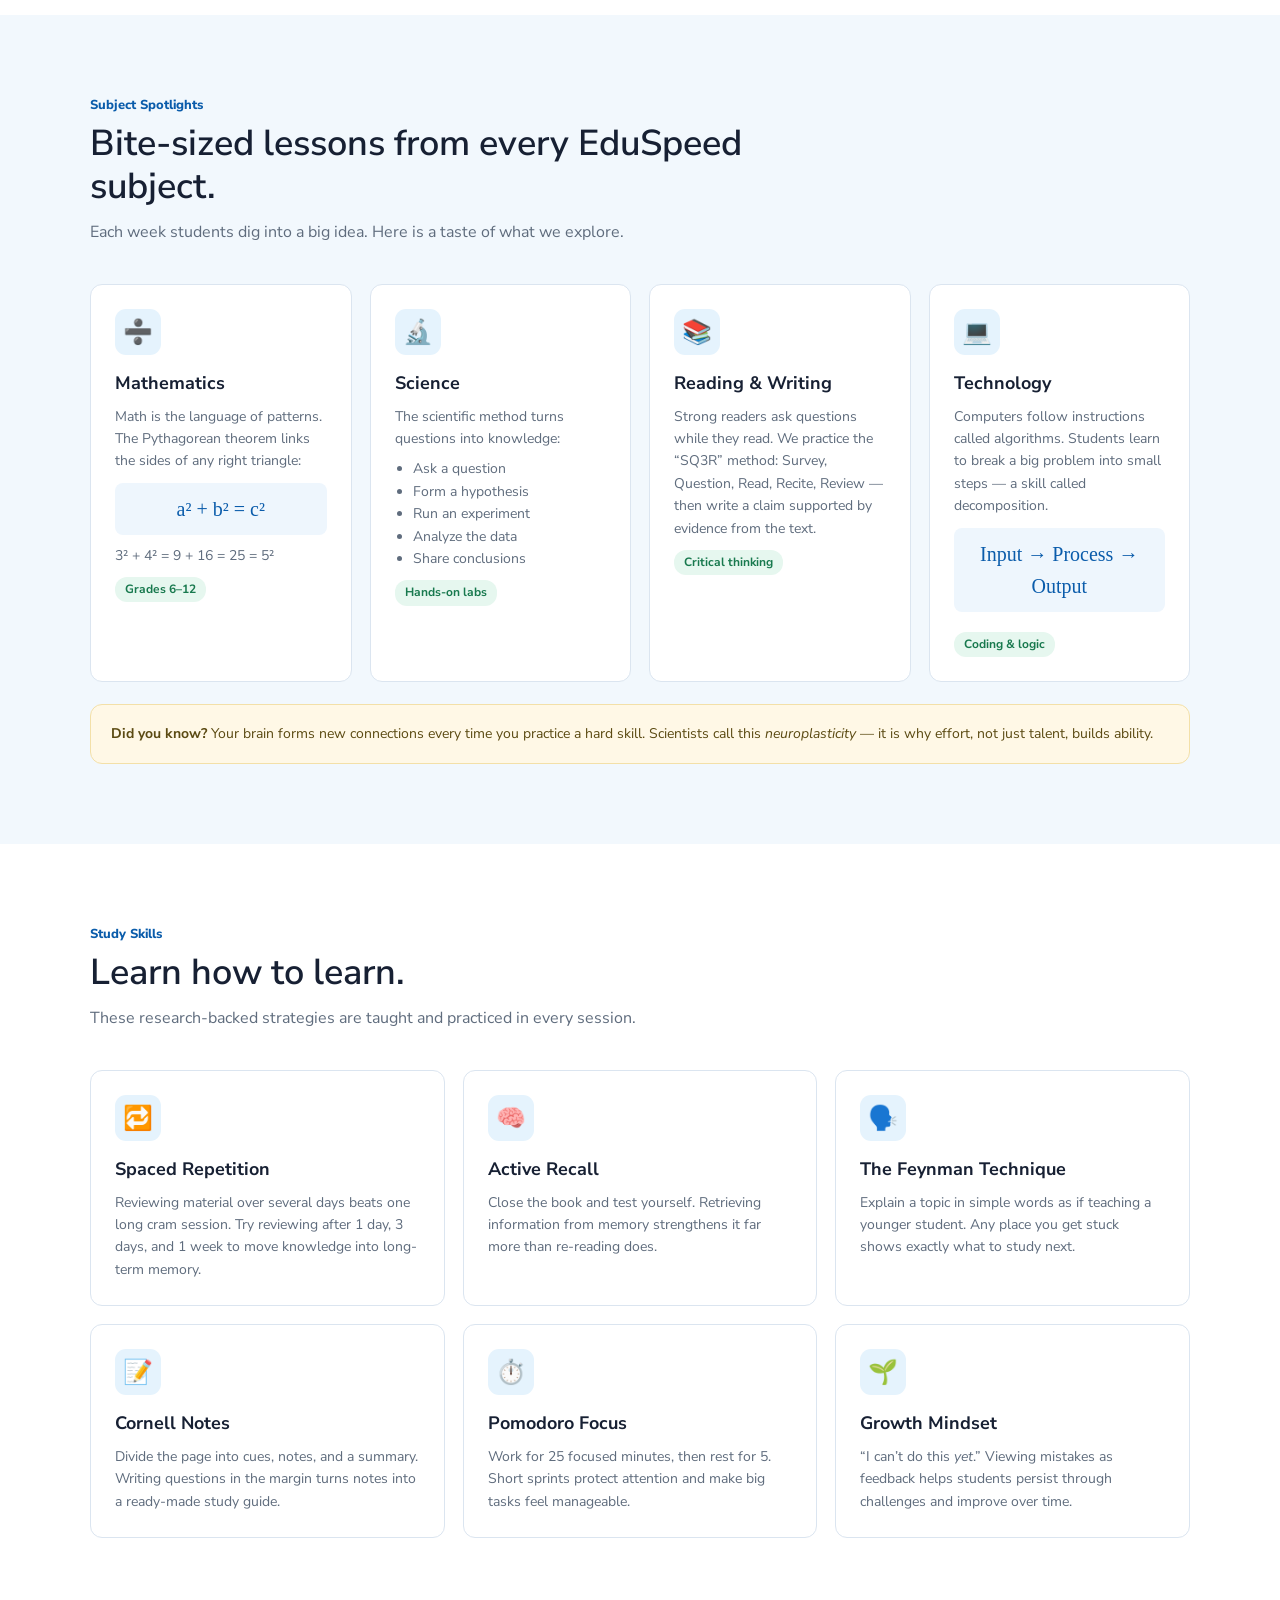
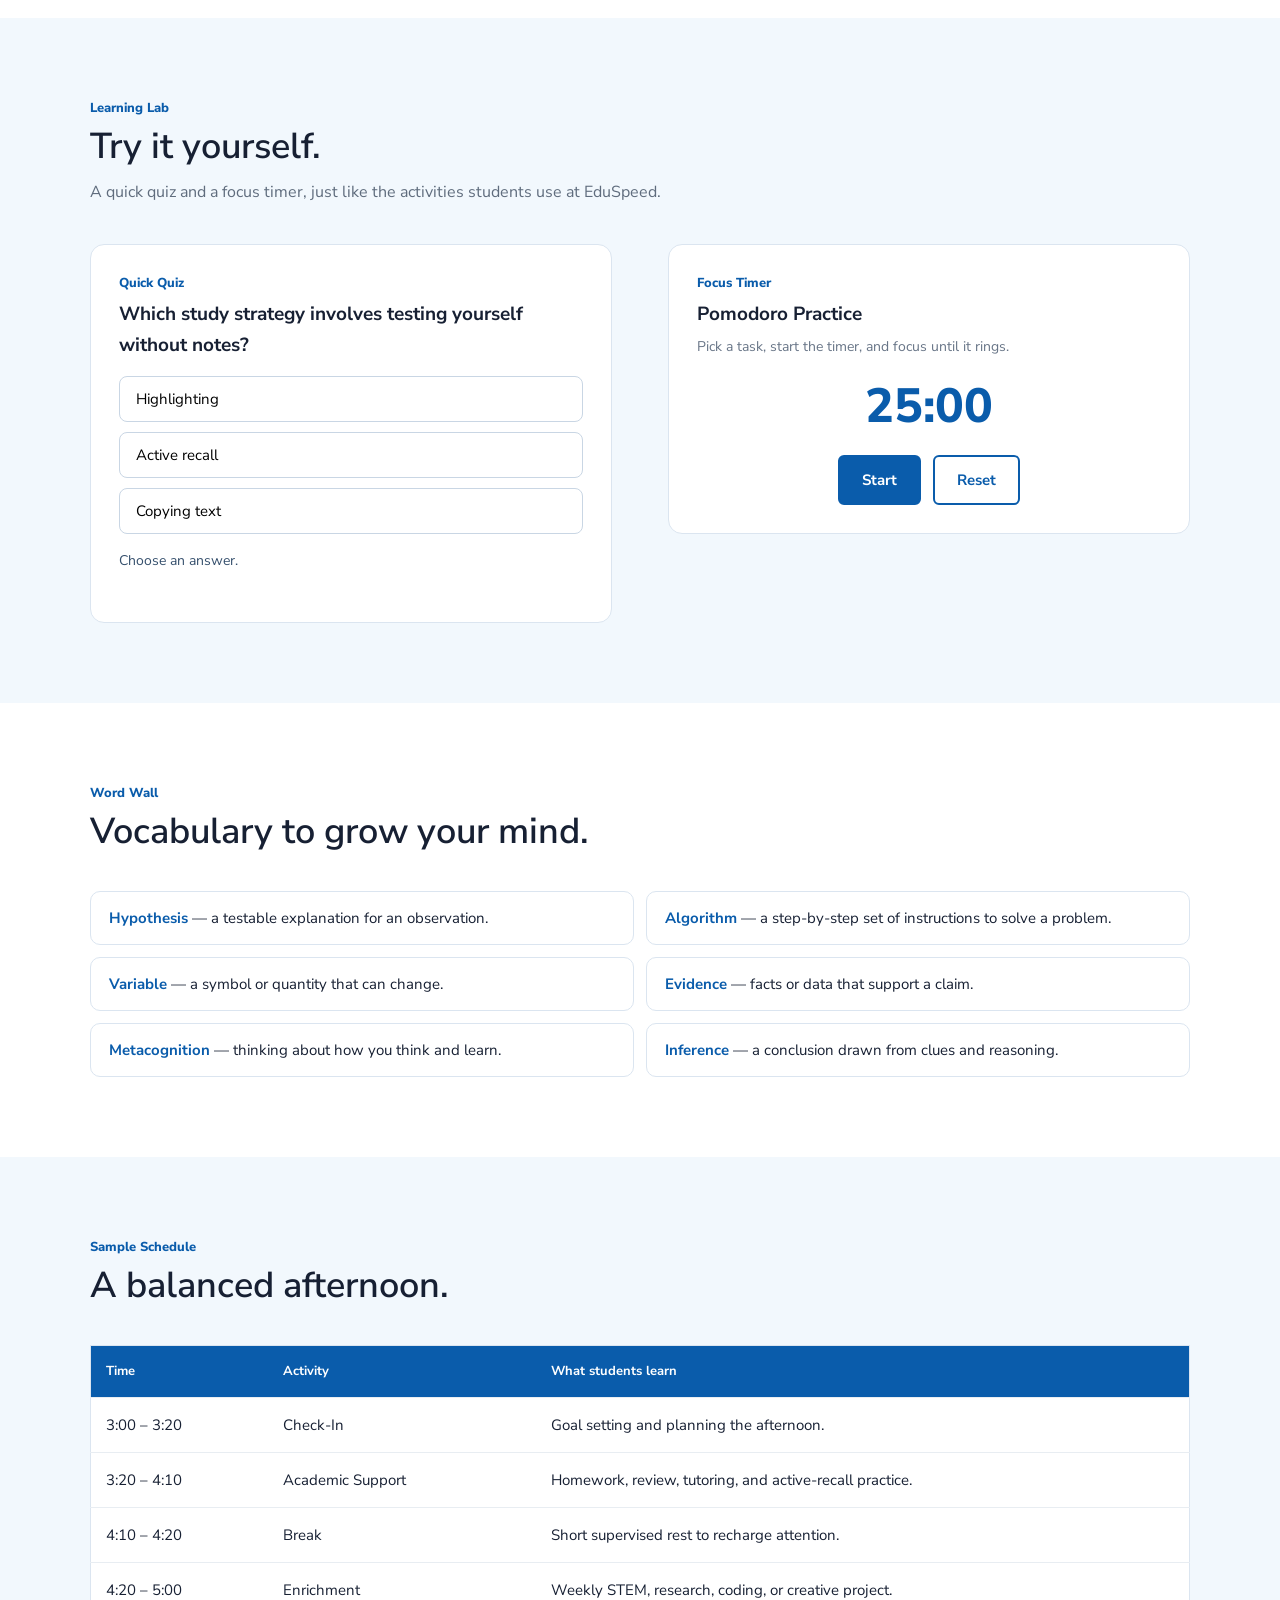
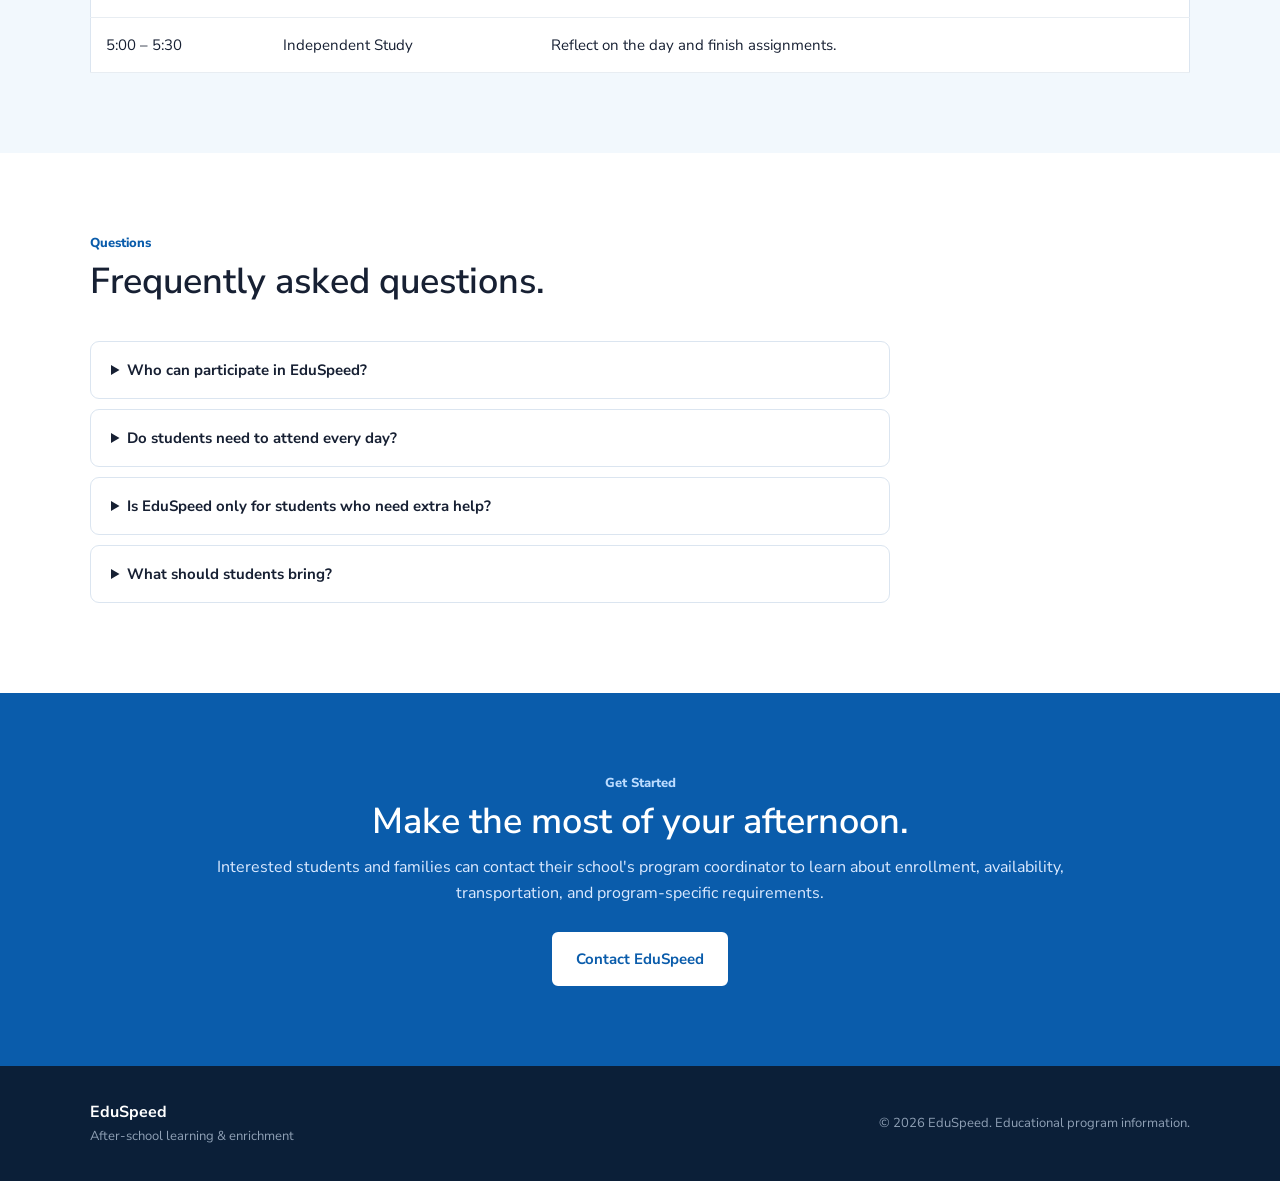
==== commit 50a15e12: "Update index.html" ====
--- a/index.html
+++ b/index.html
@@ -6,7 +6,7 @@
 <meta name="description" content="EduSpeed is an after-school educational program helping students strengthen academic skills, explore new subjects, and build confidence.">
 <meta name="keywords" content="EduSpeed, after-school program, education, students, tutoring, STEM, study skills">
 <meta name="author" content="EduSpeed">
-<meta name="theme-color" content="#1557a6">
+<meta name="theme-color" content="#0a5cab">
 <meta name="robots" content="index, follow">
 <meta property="og:title" content="EduSpeed | After-School Learning Program">
 <meta property="og:description" content="Academic support, enrichment, and hands-on learning for grades 6–12.">
@@ -14,85 +14,117 @@
 <meta property="og:site_name" content="EduSpeed">
 <meta name="twitter:card" content="summary">
 <title>EduSpeed | After-School Learning Program</title>
-<script src = "jquery.min.js"></script>
+<link rel="preconnect" href="https://fonts.googleapis.com"><link rel="preconnect" href="https://fonts.gstatic.com" crossorigin>
+<link href="https://fonts.googleapis.com/css2?family=Bebas+Neue&family=Nunito+Sans:wght@400;600;700;800&display=swap" rel="stylesheet">
+<script src="jquery.min.js"></script>
 <style>
+:root{--dark:#0a5cab;--bright:#0a9be8;--ink:#172033;--orange:#f9a01b}
 *{box-sizing:border-box;margin:0;padding:0}
 html{scroll-behavior:smooth}
-body{font-family:Arial,Helvetica,sans-serif;color:#172033;background:#f5f8fc;line-height:1.6}
-header{background:#fff;border-bottom:1px solid #dfe6ef;position:sticky;top:0;z-index:100}
-.nav{max-width:1150px;margin:auto;height:72px;display:flex;align-items:center;justify-content:space-between;padding:0 22px}
-#logo{display:flex;align-items:center;gap:10px;font-size:23px;font-weight:800;color:#1557a6}
-.logo-icon{width:38px;height:38px;border-radius:10px;background:#1557a6;color:#fff;display:grid;place-items:center}
-nav{display:flex;gap:22px}
-nav a{color:#4c5a6d;text-decoration:none;font-size:14px;font-weight:600}
-nav a:hover{color:#1557a6}
-.hero{background:linear-gradient(135deg,#eaf3ff,#f7fbff 55%,#edf8f5);border-bottom:1px solid #dfe8f2}
-.hero-inner{max-width:1150px;margin:auto;padding:80px 22px;display:grid;grid-template-columns:1.1fr .9fr;align-items:center;gap:50px}
-.badge{display:inline-block;background:#dcecff;color:#1557a6;border-radius:20px;padding:7px 13px;font-size:12px;font-weight:700;margin-bottom:18px}
-h1{font-size:clamp(40px,6vw,64px);line-height:1.05;letter-spacing:-2px;margin-bottom:22px}
-h1 span{color:#1557a6}
-.hero p{max-width:600px;font-size:18px;color:#59687a;margin-bottom:28px}
-.buttons{display:flex;gap:12px;flex-wrap:wrap}
-.button{display:inline-block;padding:13px 20px;border-radius:8px;text-decoration:none;font-size:14px;font-weight:700;border:1px solid #1557a6;cursor:pointer;font-family:inherit}
-.primary{background:#1557a6;color:#fff}.primary:hover{background:#0f4789}
-.secondary{color:#1557a6;background:#fff}.secondary:hover{background:#f0f6ff}
-figure{margin:0}
-figure svg{width:100%;height:auto;display:block;border-radius:16px;border:1px solid #dce5ef;background:#fff}
-figcaption{font-size:12px;color:#7b8795;margin-top:8px}
-section{padding:72px 22px}
+body{font-family:"Nunito Sans",Arial,Helvetica,sans-serif;color:var(--ink);background:#fff;line-height:1.6}
+a:focus-visible,button:focus-visible,summary:focus-visible,input:focus-visible{outline:3px solid var(--orange);outline-offset:2px}
+/* top bar + nav */
+header{position:sticky;top:0;z-index:100}
+.topbar{background:var(--dark);color:#fff}
+.topbar-in{margin:auto;height:62px;display:flex;align-items:center;justify-content:space-between;padding:0 50px;gap:20px}
+.brand{font-weight:800;font-size:20px;letter-spacing:.5px;text-transform:uppercase}
+.util{display:flex;align-items:center;gap:36px;font-size:20px}
+.util a{color:#fff;text-decoration:none}
+.util select{background:none;border:0;color:#fff;font:inherit;cursor:pointer}
+.util select option{color:#000}
+.search{width:290px;border:0;border-radius:4px;padding:6px 12px;font:inherit;font-size:16px}
+.navbar{background:var(--bright);box-shadow:0 2px 6px rgba(0,0,0,.15)}
+.nav{margin:auto;height:100px;display:flex;align-items:center;justify-content:space-between;padding:0 50px}
+#logo{display:flex;align-items:center;gap:12px;color:#fff;font-size:30px;font-weight:800;text-decoration:none}
+.logo-icon{width:54px;height:54px;border-radius:14px;background:#fff;color:var(--dark);display:grid;place-items:center;font-size:32px;font-weight:800}
+nav{display:flex;align-items:center;gap:6px}
+nav a{color:#fff;text-decoration:none;font-size:21px;padding:36px 22px 33px;border-bottom:3px solid transparent}
+nav a:hover,nav a.on{border-bottom-color:var(--orange)}
+nav a.pill{border:1px solid #fff;border-radius:30px;padding:9px 24px;margin-left:14px}
+nav a.pill:hover{background:#fff;color:var(--dark)}
+/* hero */
+.hero{position:relative;overflow:hidden;min-height:528px;background:linear-gradient(90deg,#0082d6,#0a9be8)}
+.art{position:absolute;right:0;top:0;bottom:0;width:62%}
+.art svg{width:100%;height:100%;display:block}
+.chev{position:absolute;top:0;bottom:0;clip-path:polygon(0 0,62% 0,100% 50%,62% 100%,0 100%)}
+.chev.d{left:0;width:calc(38% + 190px);background:var(--dark)}
+.chev.l{left:0;width:38%;min-width:560px;background:linear-gradient(90deg,#0082d6,#0a9be8)}
+.hero-in{position:relative;z-index:2;padding:120px 70px 80px;max-width:760px}
+.crumbs{color:#fff;font-size:17px;margin-bottom:30px}
+.crumbs a{color:#fff;text-decoration:none}.crumbs a:hover{text-decoration:underline}
+h1{font-family:"Bebas Neue",Impact,"Arial Narrow",sans-serif;font-weight:400;font-size:clamp(52px,7vw,92px);line-height:1;letter-spacing:1px;color:transparent;-webkit-text-stroke:2px #fff;margin-bottom:18px}
+.hero p{color:#e6f3ff;font-size:18px;max-width:520px;margin-bottom:26px}
+.reg{display:inline-flex;align-items:stretch;border:2px solid #fff;border-radius:4px;color:#fff;text-decoration:none;font-size:22px;min-width:500px}
+.reg i{font-style:normal;width:62px;display:grid;place-items:center;border-right:2px solid #fff;font-size:26px}
+.reg span{flex:1;text-align:center;padding:12px}
+.reg:hover{background:#fff;color:var(--dark)}.reg:hover i{border-color:var(--dark)}
+/* shared */
+section{padding:80px 50px}
 .container{max-width:1100px;margin:auto}
 .section-heading{max-width:700px;margin-bottom:38px}
-.eyebrow{color:#1557a6;font-size:12px;font-weight:800;text-transform:uppercase;letter-spacing:1.3px;margin-bottom:9px}
-h2{font-size:34px;line-height:1.2;margin-bottom:12px}
-.section-heading p{color:#687587}
+.eyebrow{color:var(--dark);font-size:13px;font-weight:800;margin-bottom:6px}
+h2{font-size:36px;line-height:1.2;margin-bottom:12px;font-weight:600}
+.section-heading p{color:#5f6c7d}
+.button{display:inline-block;padding:13px 22px;border-radius:6px;text-decoration:none;font-size:15px;font-weight:700;border:2px solid var(--dark);cursor:pointer;font-family:inherit}
+.primary{background:var(--dark);color:#fff}.primary:hover{background:#084a8b}
+.secondary{color:var(--dark);background:#fff}.secondary:hover{background:#eef6ff}
+.buttons{display:flex;gap:12px;flex-wrap:wrap}
 .cards{display:grid;grid-template-columns:repeat(3,1fr);gap:18px}
 .cards.four{grid-template-columns:repeat(4,1fr)}
-.card{background:#fff;border:1px solid #e0e7ef;border-radius:13px;padding:24px}
-.card-icon{width:46px;height:46px;display:grid;place-items:center;border-radius:11px;background:#edf5ff;font-size:24px;margin-bottom:14px}
-.card h3{font-size:17px;margin-bottom:8px}
+.card{background:#fff;border:1px solid #dbe5f0;border-radius:12px;padding:24px}
+.card-icon{width:46px;height:46px;display:grid;place-items:center;border-radius:11px;background:#e5f3fd;font-size:24px;margin-bottom:14px}
+.card h3{font-size:18px;margin-bottom:8px}
 .card p,.card li{font-size:14px;color:#5f6c7d}
 .card ul{padding-left:18px;margin-top:8px}
-.tag{display:inline-block;font-size:11px;font-weight:700;color:#18794e;background:#e6f7ef;border-radius:12px;padding:3px 9px;margin-top:10px}
-.alt{background:#fff}
-.two{display:grid;grid-template-columns:1fr 1fr;gap:50px;align-items:center}
+.tag{display:inline-block;font-size:12px;font-weight:700;color:#18794e;background:#e6f7ef;border-radius:12px;padding:3px 10px;margin-top:10px}
+.alt{background:#f2f8fd}
+.two{display:grid;grid-template-columns:1fr 1fr;gap:56px;align-items:center}
+.photo{border-radius:14px;min-height:340px;background:linear-gradient(135deg,#cfe8fb,#eaf5fe);display:grid;place-items:center;font-size:90px}
 .check-list{list-style:none;margin-top:22px}
-.check-list li{display:flex;gap:12px;margin-bottom:14px;font-size:15px}
+.check-list li{display:flex;gap:12px;margin-bottom:14px;font-size:16px}
 .check{flex-shrink:0;width:22px;height:22px;border-radius:50%;background:#dff4e9;color:#18794e;display:grid;place-items:center;font-size:12px;font-weight:700}
-.info-box{background:#f2f7fd;border:1px solid #dce8f4;border-radius:16px;padding:26px}
-.info-row{display:flex;justify-content:space-between;gap:10px;padding:13px 0;border-bottom:1px solid #dce5ee;font-size:14px}
+.info-box{background:#f2f8fd;border:1px solid #d3e6f5;border-radius:14px;padding:26px;margin-top:26px}
+.info-row{display:flex;justify-content:space-between;gap:10px;padding:12px 0;border-bottom:1px solid #d3e0ec;font-size:15px}
 .info-row:last-child{border:none}.info-row span{color:#6e7b8b}
 .fact{background:#fff8e6;border:1px solid #f3e0a8;border-radius:12px;padding:18px 20px;margin-top:22px;font-size:14px;color:#5b4a12}
-.formula{font-family:Georgia,serif;font-size:20px;background:#f2f7fd;border-radius:8px;padding:10px 14px;margin:10px 0;color:#1557a6;text-align:center}
-.schedule{width:100%;border-collapse:collapse;background:#fff;border:1px solid #e0e7ef}
-.schedule th,.schedule td{padding:15px;text-align:left;border-bottom:1px solid #e8edf2;font-size:14px}
-.schedule th{background:#f1f6fc;color:#36506d;font-size:12px;text-transform:uppercase}
-.quiz{background:#fff;border:1px solid #dce5ef;border-radius:16px;padding:28px;max-width:760px}
+.formula{font-family:Georgia,serif;font-size:20px;background:#eef6fd;border-radius:8px;padding:10px 14px;margin:10px 0;color:var(--dark);text-align:center}
+.schedule{width:100%;border-collapse:collapse;background:#fff;border:1px solid #dbe5f0}
+.schedule th,.schedule td{padding:15px;text-align:left;border-bottom:1px solid #e8edf2;font-size:15px}
+.schedule th{background:var(--dark);color:#fff;font-size:13px}
+.quiz{background:#fff;border:1px solid #dbe5f0;border-radius:14px;padding:28px;max-width:760px}
 .quiz h3{font-size:19px;margin-bottom:6px}
 .opts{display:grid;gap:10px;margin:16px 0}
-.opt{text-align:left;padding:12px 16px;border:1px solid #cfd9e5;border-radius:9px;background:#fff;font-size:14px;cursor:pointer;font-family:inherit}
-.opt:hover{background:#f0f6ff}
+.opt{text-align:left;padding:12px 16px;border:1px solid #c9d6e4;border-radius:8px;background:#fff;font-size:15px;cursor:pointer;font-family:inherit}
+.opt:hover{background:#eef6ff}
 .opt.right{background:#e6f7ef;border-color:#18794e}
 .opt.wrong{background:#fdecec;border-color:#c0392b}
 #fb{font-size:14px;min-height:44px;color:#36506d}
 .glossary{display:grid;grid-template-columns:1fr 1fr;gap:12px}
-.glossary div{background:#fff;border:1px solid #e0e7ef;border-radius:10px;padding:14px 18px;font-size:14px}
-.glossary b{color:#1557a6}
-.timer{font-size:44px;font-weight:800;color:#1557a6;text-align:center;margin:10px 0}
-details{background:#fff;border:1px solid #dfe6ee;border-radius:9px;margin-bottom:10px;padding:16px 20px}
-summary{cursor:pointer;font-weight:700;font-size:14px}
-details p{color:#6b7787;font-size:14px;margin-top:10px}
+.glossary div{background:#fff;border:1px solid #dbe5f0;border-radius:10px;padding:14px 18px;font-size:15px}
+.glossary b{color:var(--dark)}
+.timer{font-size:48px;font-weight:800;color:var(--dark);text-align:center;margin:10px 0}
+details{background:#fff;border:1px solid #dbe5f0;border-radius:9px;margin-bottom:10px;padding:16px 20px}
+summary{cursor:pointer;font-weight:700;font-size:15px}
+details p{color:#6b7787;font-size:15px;margin-top:10px}
 .faq{max-width:800px}
-.register{background:#1557a6;color:#fff}
+.register{background:var(--dark);color:#fff}
 .register-inner{max-width:850px;margin:auto;text-align:center}
+.register .eyebrow{color:#bcdcff}
 .register p{color:#dceaff;margin-bottom:26px}
-.register .button{background:#fff;color:#1557a6;border-color:#fff}
-footer{background:#111a28;color:#c4ccd7;padding:34px 22px}
+.register .button{background:#fff;color:var(--dark);border-color:#fff}
+footer{background:#0b1f38;color:#c4ccd7;padding:34px 50px}
 .footer-inner{max-width:1100px;margin:auto;display:flex;justify-content:space-between;gap:24px;align-items:center}
-footer strong{color:#fff}footer p{font-size:12px;color:#8995a5}
-@media(max-width:850px){
-nav{display:none}
-.hero-inner,.two,.cards,.cards.four,.glossary{grid-template-columns:1fr}
-.hero-inner{padding:55px 22px}
+footer strong{color:#fff}footer p{font-size:13px;color:#8fa0b5}
+@media(max-width:1100px){nav a{font-size:17px;padding:36px 12px 33px}.util{gap:20px;font-size:17px}.search{width:200px}}
+@media(max-width:900px){
+.topbar-in,.nav{padding:0 20px}.util a,.util select{display:none}.search{width:170px}
+.nav{height:76px}nav{display:none}
+.chev,.art{display:none}
+.hero{background:linear-gradient(180deg,#0082d6,#0a5cab)}
+.hero-in{padding:60px 22px}
+.reg{min-width:0;width:100%}
+section{padding:56px 22px}
+.two,.cards,.cards.four,.glossary{grid-template-columns:1fr}
 h2{font-size:28px}
 .schedule{display:block;overflow-x:auto}
 .footer-inner{flex-direction:column;align-items:flex-start}
@@ -102,36 +134,33 @@
 <body>
 
 <header>
-<div class="nav">
-<div id="logo">EduSpeed</div>
+<div class="topbar"><div class="topbar-in">
+<div class="brand">EduSpeed After-School Program</div>
+<div class="util">
+<a href="mailto:register@eduspeed.online">My Account</a>
+<select aria-label="Language"><option>English</option><option>Español</option></select>
+</div></div></div>
+<div class="navbar"><div class="nav">
+<a id="logo" href="#top"><i>EduSpeed</i></a>
 <nav>
+<a href="#program" class="on">Program</a>
 <a href="#subjects">Subjects</a>
 <a href="#skills">Study Skills</a>
 <a href="#lab">Learning Lab</a>
-<a href="#program">Program</a>
 <a href="#schedule">Schedule</a>
 <a href="#faq">FAQ</a>
-<a href="#register">Register</a>
+<a href="#register" class="pill">Contact</a>
+<a href="#register" class="pill">Register</a>
 </nav>
-</div>
+</div></div>
 </header>
 
-<main>
+<main id="top">
 
 <section class="hero" style="padding:0">
-<div class="hero-inner">
-<div>
-<div class="badge">AFTER-SCHOOL EDUCATIONAL PROGRAM</div>
-<h1>Learn more.<br>Go <span>further.</span></h1>
-<p>EduSpeed helps students in grades 6–12 strengthen academic skills, discover how learning really works, and explore math, science, reading, and technology through hands-on activities.</p>
-<div class="buttons">
-<a class="button primary" href="#lab">Try the Learning Lab</a>
-<a class="button secondary" href="#subjects">Explore Subjects</a>
-</div>
-</div>
-<figure>
-<!-- Replace this illustration with a licensed photo if desired: <img src="students.jpg" alt="Students working together at a table"> -->
-<svg viewBox="0 0 400 300" role="img" aria-label="Illustration of a desk with a book, atom model, calculator and lightbulb">
+<!-- Replace the illustration with a licensed photo if desired: <img src="students.jpg" alt="Students working together at a table"> -->
+<div class="art">
+<svg viewBox="0 0 400 300" preserveAspectRatio="xMidYMid slice" role="img" aria-label="Illustration of a desk with a book, atom model, calculator and lightbulb">
 <rect width="400" height="300" fill="#eaf3ff"/>
 <rect x="0" y="230" width="400" height="70" fill="#c9dcf3"/>
 <rect x="60" y="200" width="150" height="30" rx="4" fill="#1557a6"/>
@@ -145,12 +174,42 @@
 <rect x="250" y="190" width="70" height="40" rx="6" fill="#172033"/>
 <g fill="#7fb2ea"><rect x="258" y="198" width="14" height="10"/><rect x="278" y="198" width="14" height="10"/><rect x="298" y="198" width="14" height="10"/><rect x="258" y="214" width="14" height="10"/><rect x="278" y="214" width="14" height="10"/></g>
 </svg>
-<figcaption>Curiosity, books, science, and math — all on one desk.</figcaption>
-</figure>
-</div>
-</section>
-
-<section id="subjects">
+</div>
+<div class="chev d"></div><div class="chev l"></div>
+<div class="hero-in">
+<div class="crumbs"><a href="#top">Home</a> » <a href="#program">Programs</a> » After-School</div>
+<h1>EduSpeed Afterschool</h1>
+<p>Grades 6–12: strengthen academic skills, learn how learning really works, and explore math, science, reading, and technology through hands-on activities.</p>
+<a class="reg" href="#register"><i>↪</i><span>REGISTER NOW</span></a>
+</div>
+</section>
+
+<section id="program">
+<div class="container two">
+<div class="photo" role="img" aria-label="Placeholder for a student photo"><!-- Replace with: <img src="students.jpg" alt="..." style="width:100%;border-radius:14px"> -->📖</div>
+<div>
+<div class="eyebrow">The Program</div>
+<h2>EduSpeed Afterschool</h2>
+<p>Each session combines focused academic time with chances to investigate topics beyond regular coursework.</p>
+<ul class="check-list">
+<li><span class="check">✓</span>Guided homework and academic assistance</li>
+<li><span class="check">✓</span>Small-group learning activities</li>
+<li><span class="check">✓</span>STEM and technology projects</li>
+<li><span class="check">✓</span>Reading and research opportunities</li>
+<li><span class="check">✓</span>Quiet study time</li>
+</ul>
+<div class="info-box">
+<div class="info-row"><span>Program days</span><strong>Monday – Thursday</strong></div>
+<div class="info-row"><span>Time</span><strong>3:00 PM – 5:30 PM</strong></div>
+<div class="info-row"><span>Location</span><strong>School Learning Center</strong></div>
+<div class="info-row"><span>Student grades</span><strong>6 – 12</strong></div>
+<div class="info-row"><span>Program format</span><strong>Small groups</strong></div>
+</div>
+</div>
+</div>
+</section>
+
+<section id="subjects" class="alt">
 <div class="container">
 <div class="section-heading">
 <div class="eyebrow">Subject Spotlights</div>
@@ -175,7 +234,7 @@
 </div>
 </section>
 
-<section id="skills" class="alt">
+<section id="skills">
 <div class="container">
 <div class="section-heading">
 <div class="eyebrow">Study Skills</div>
@@ -193,7 +252,7 @@
 </div>
 </section>
 
-<section id="lab">
+<section id="lab" class="alt">
 <div class="container">
 <div class="section-heading">
 <div class="eyebrow">Learning Lab</div>
@@ -222,7 +281,7 @@
 </div>
 </section>
 
-<section class="alt">
+<section>
 <div class="container">
 <div class="section-heading">
 <div class="eyebrow">Word Wall</div>
@@ -235,33 +294,6 @@
 <div><b>Evidence</b> — facts or data that support a claim.</div>
 <div><b>Metacognition</b> — thinking about how you think and learn.</div>
 <div><b>Inference</b> — a conclusion drawn from clues and reasoning.</div>
-</div>
-</div>
-</section>
-
-<section id="program">
-<div class="container">
-<div class="two">
-<div>
-<div class="eyebrow">The Program</div>
-<h2>Designed around students.</h2>
-<p>Each session combines focused academic time with chances to investigate topics beyond regular coursework.</p>
-<ul class="check-list">
-<li><span class="check">✓</span>Guided homework and academic assistance</li>
-<li><span class="check">✓</span>Small-group learning activities</li>
-<li><span class="check">✓</span>STEM and technology projects</li>
-<li><span class="check">✓</span>Reading and research opportunities</li>
-<li><span class="check">✓</span>Quiet study time</li>
-</ul>
-</div>
-<div class="info-box">
-<h3 style="margin-bottom:8px">Program Information</h3>
-<div class="info-row"><span>Program days</span><strong>Monday – Thursday</strong></div>
-<div class="info-row"><span>Time</span><strong>3:00 PM – 5:30 PM</strong></div>
-<div class="info-row"><span>Location</span><strong>School Learning Center</strong></div>
-<div class="info-row"><span>Student grades</span><strong>6 – 12</strong></div>
-<div class="info-row"><span>Program format</span><strong>Small groups</strong></div>
-</div>
 </div>
 </div>
 </section>
@@ -299,7 +331,7 @@
 
 <section id="register" class="register">
 <div class="register-inner">
-<div class="eyebrow" style="color:#bcdcff">Get Started</div>
+<div class="eyebrow">Get Started</div>
 <h2>Make the most of your afternoon.</h2>
 <p>Interested students and families can contact their school's program coordinator to learn about enrollment, availability, transportation, and program-specific requirements.</p>
 <a href="mailto:register@eduspeed.online" class="button">Contact EduSpeed</a>
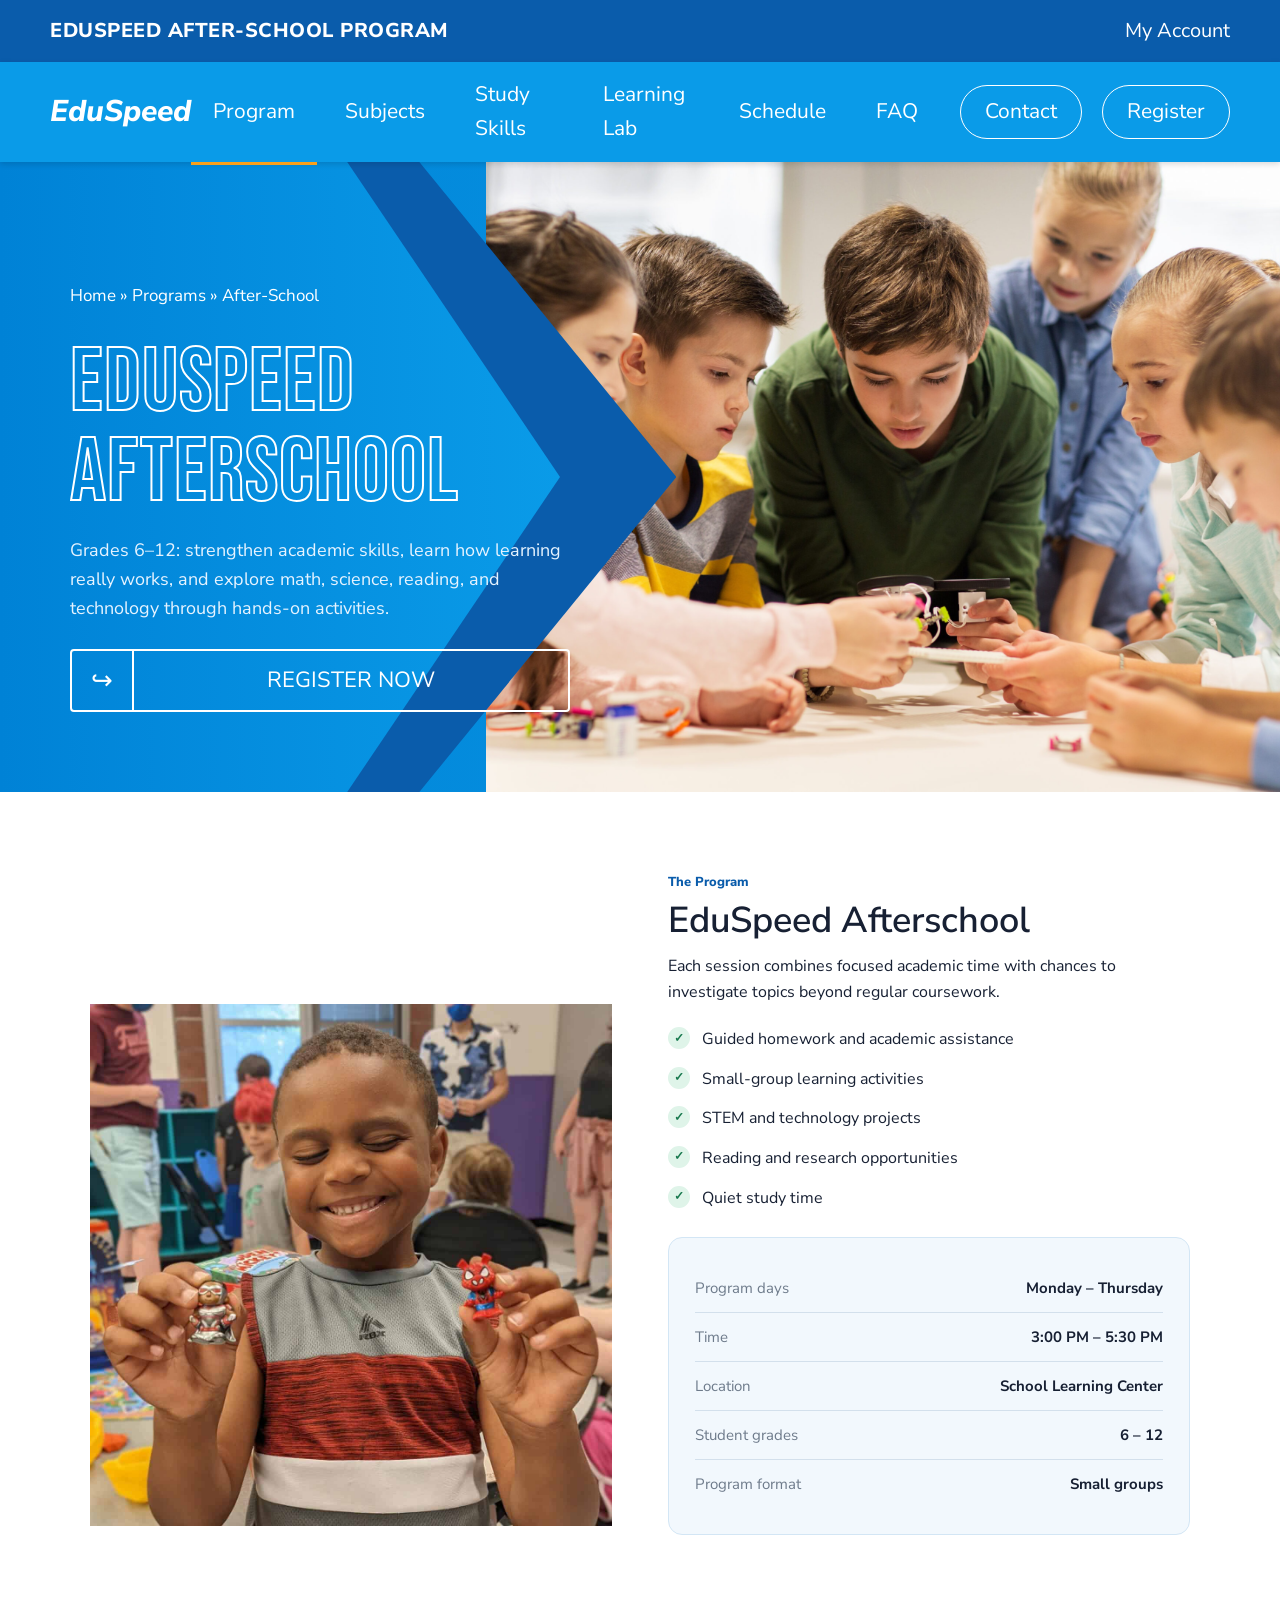
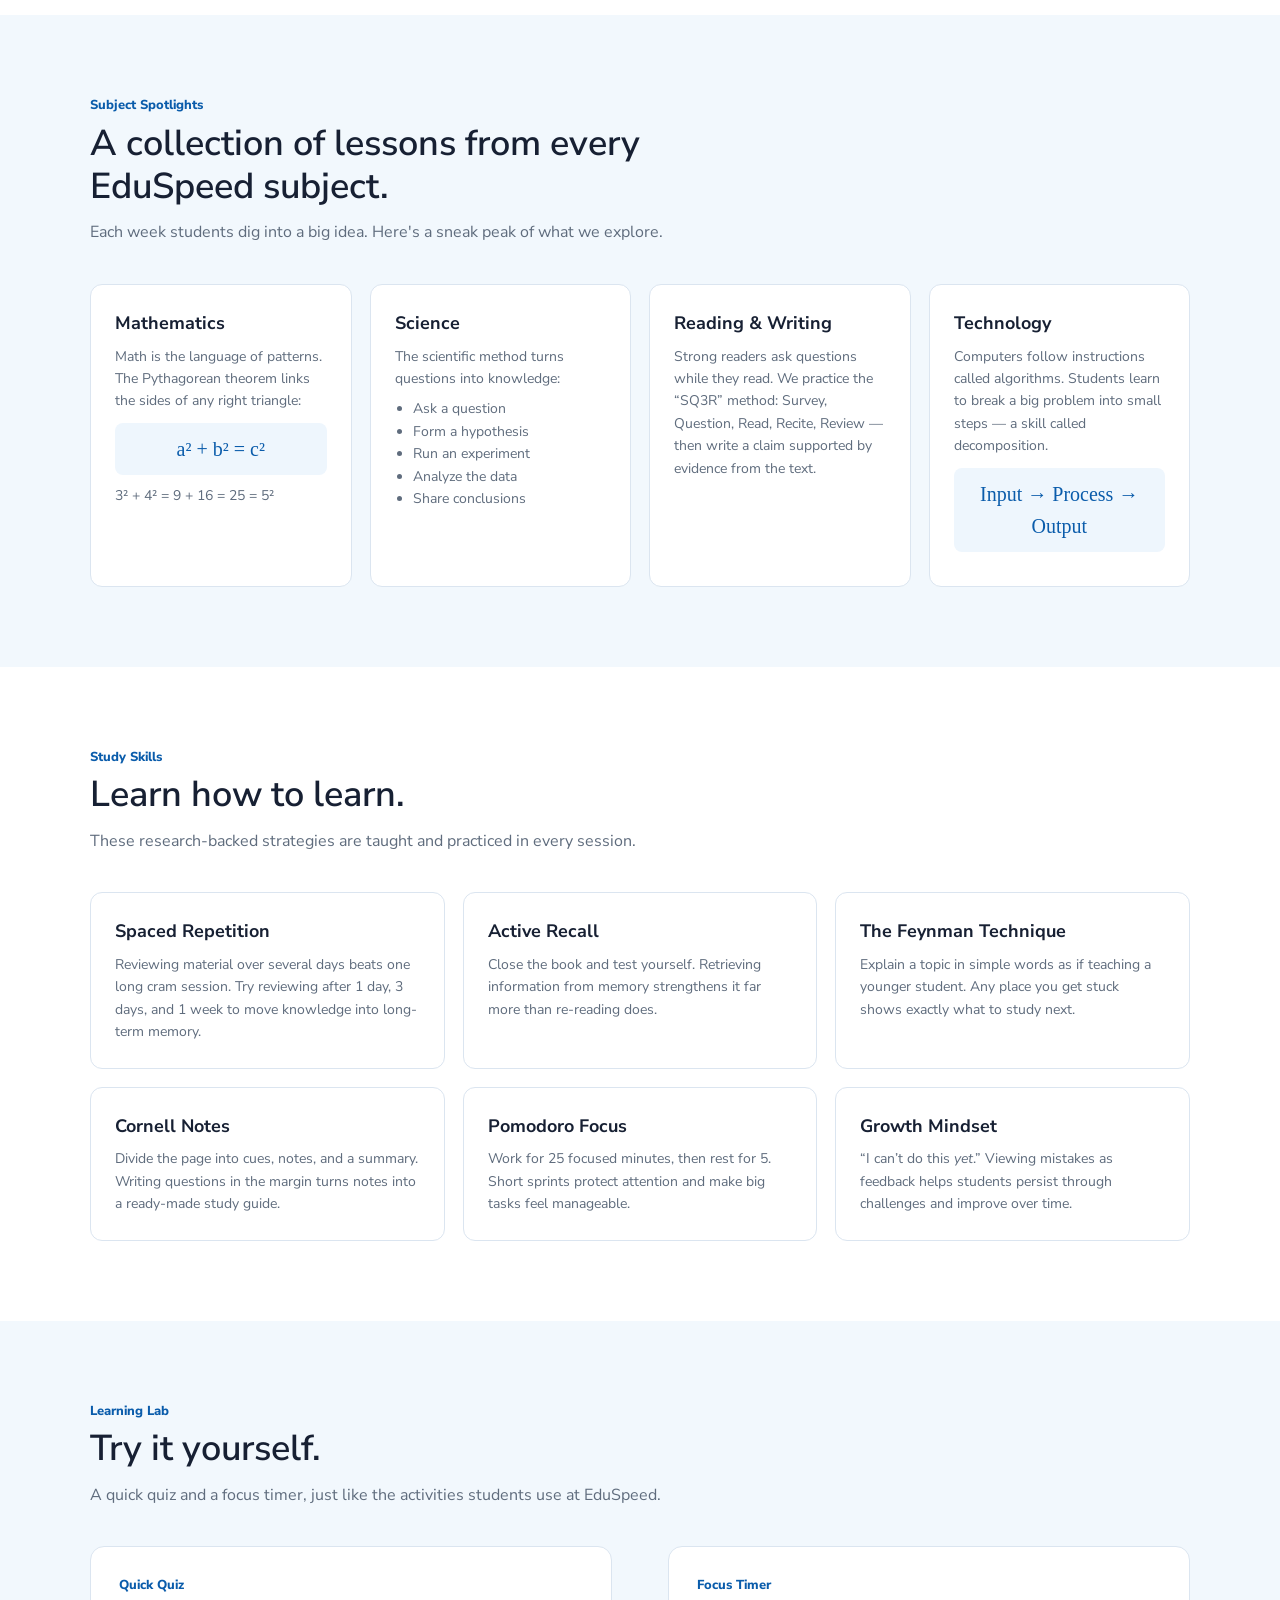
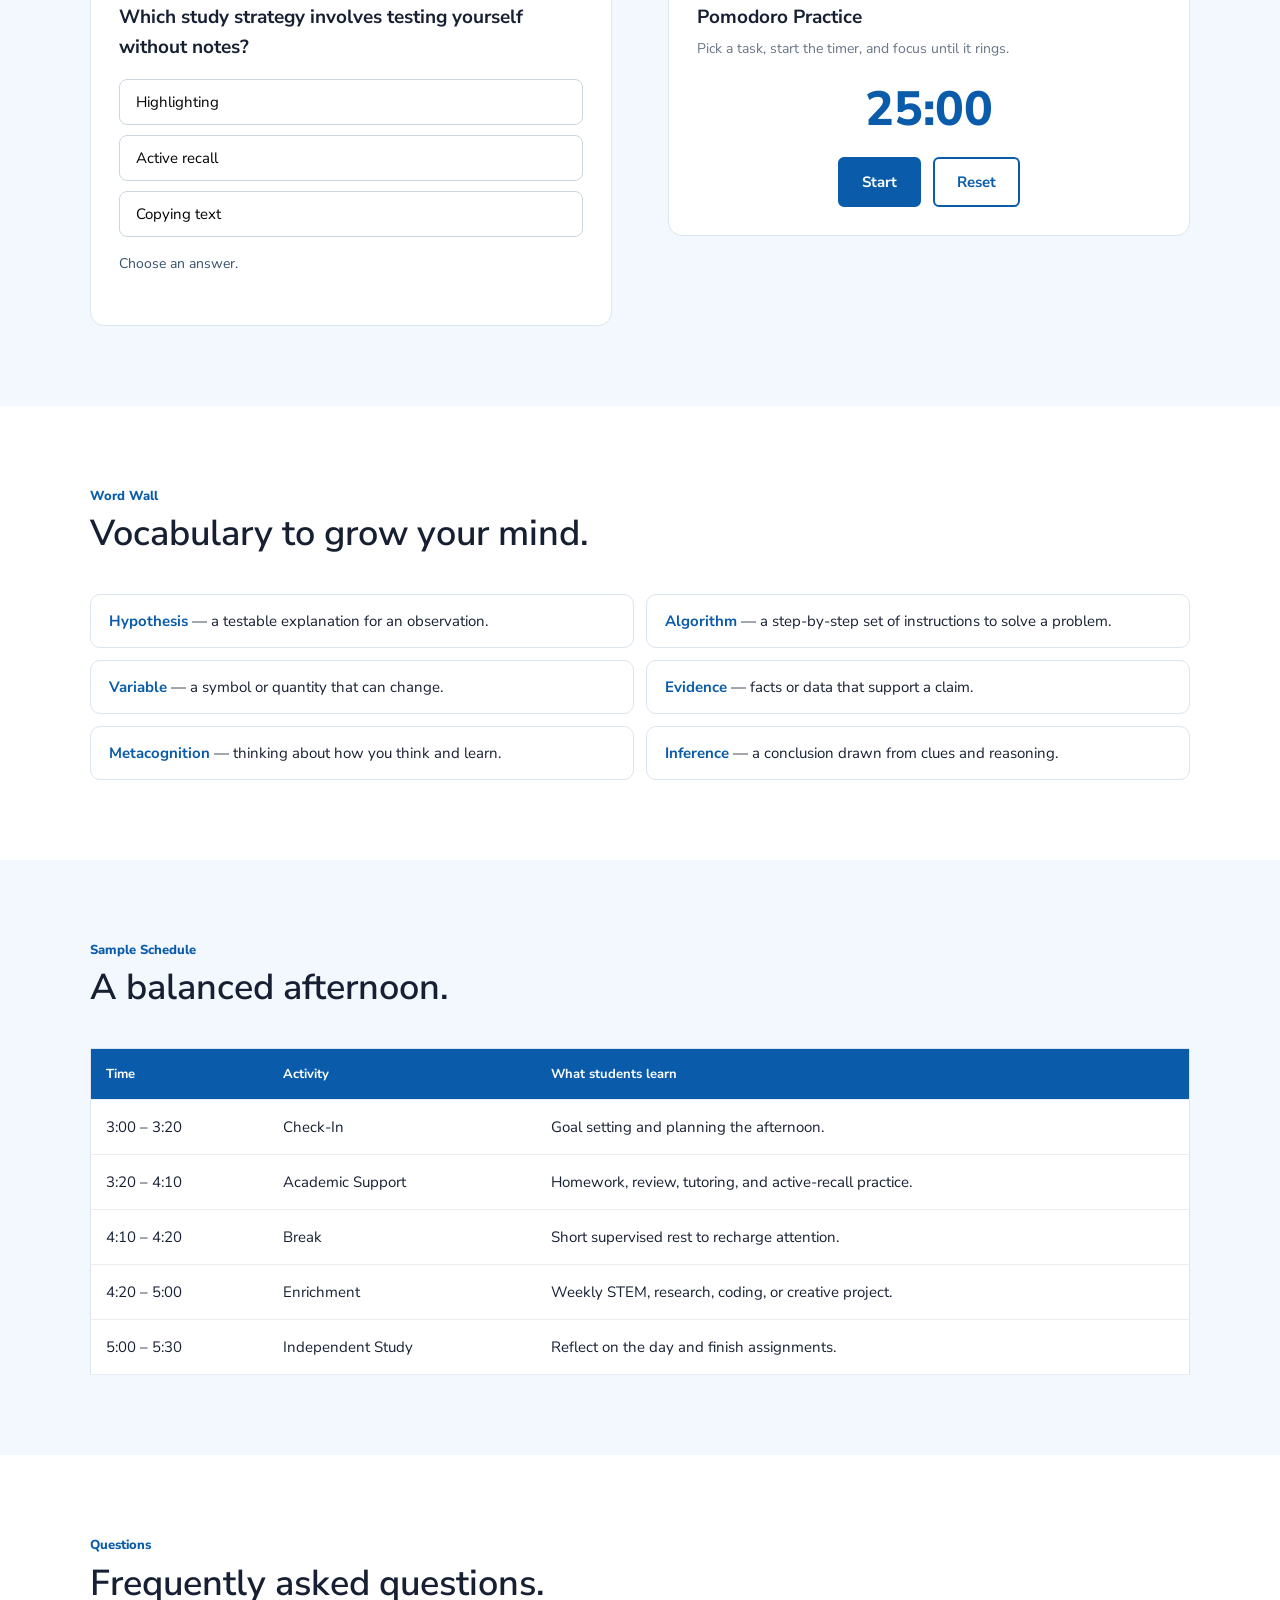
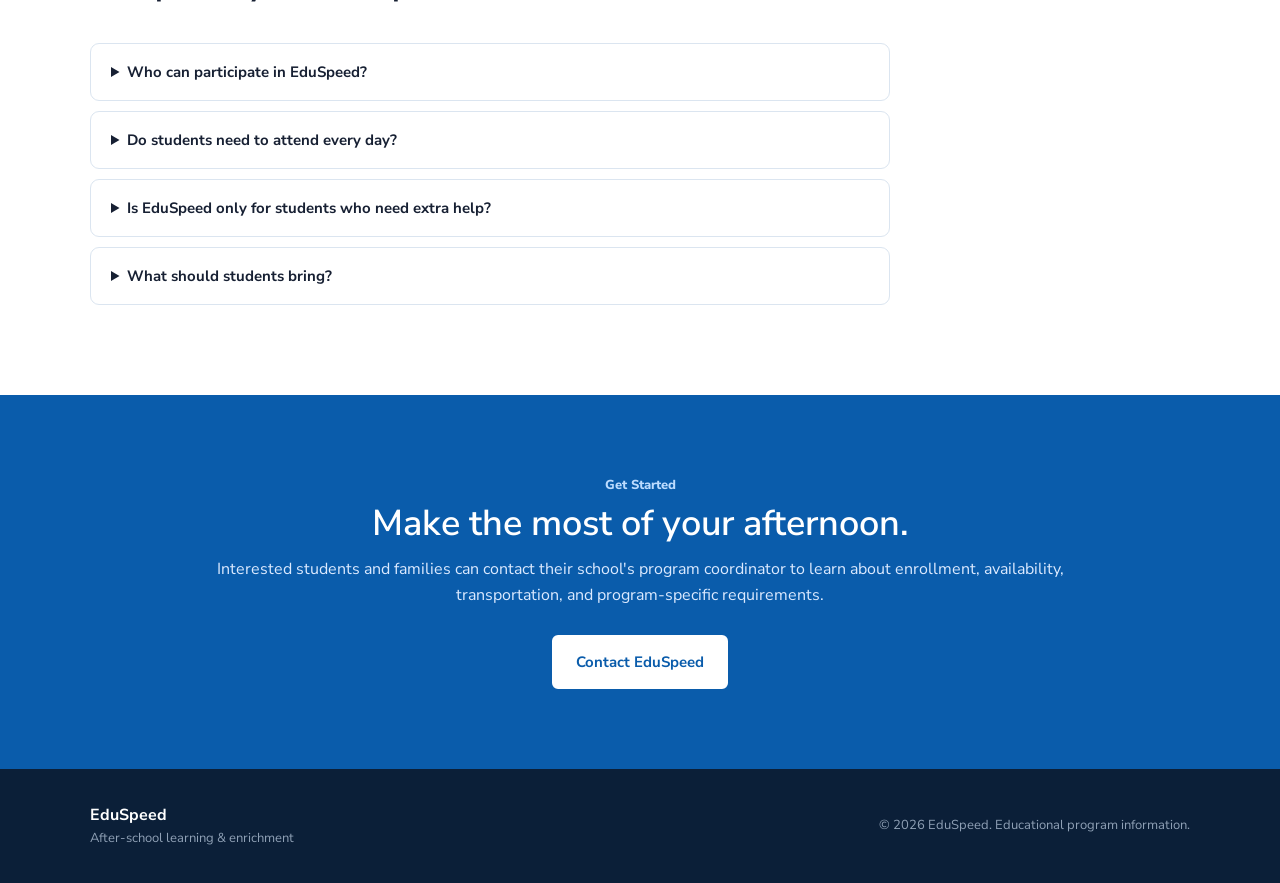
==== commit 4ce77a25: "Update index.html" ====
--- a/index.html
+++ b/index.html
@@ -44,7 +44,8 @@
 nav a.pill:hover{background:#fff;color:var(--dark)}
 /* hero */
 .hero{position:relative;overflow:hidden;min-height:528px;background:linear-gradient(90deg,#0082d6,#0a9be8)}
-.art{position:absolute;right:0;top:0;bottom:0;width:62%}
+.art{width:100%;height:100%;position:absolute;right:0;top:0;bottom:0;width:62%}
+.art img {width:100%;height:100%;object-fit: cover;}
 .art svg{width:100%;height:100%;display:block}
 .chev{position:absolute;top:0;bottom:0;clip-path:polygon(0 0,62% 0,100% 50%,62% 100%,0 100%)}
 .chev.d{left:0;width:calc(38% + 190px);background:var(--dark)}
@@ -79,7 +80,19 @@
 .tag{display:inline-block;font-size:12px;font-weight:700;color:#18794e;background:#e6f7ef;border-radius:12px;padding:3px 10px;margin-top:10px}
 .alt{background:#f2f8fd}
 .two{display:grid;grid-template-columns:1fr 1fr;gap:56px;align-items:center}
-.photo{border-radius:14px;min-height:340px;background:linear-gradient(135deg,#cfe8fb,#eaf5fe);display:grid;place-items:center;font-size:90px}
+.photo {
+  border-radius: 14px;
+  height: 400px;
+  display: grid;
+  place-items: center;
+  align-items: center;
+}
+
+.photo img {
+  max-width: 100%;
+  max-height: 100%;
+  object-fit: contain;
+}
 .check-list{list-style:none;margin-top:22px}
 .check-list li{display:flex;gap:12px;margin-bottom:14px;font-size:16px}
 .check{flex-shrink:0;width:22px;height:22px;border-radius:50%;background:#dff4e9;color:#18794e;display:grid;place-items:center;font-size:12px;font-weight:700}
@@ -138,7 +151,7 @@
 <div class="brand">EduSpeed After-School Program</div>
 <div class="util">
 <a href="mailto:register@eduspeed.online">My Account</a>
-<select aria-label="Language"><option>English</option><option>Español</option></select>
+
 </div></div></div>
 <div class="navbar"><div class="nav">
 <a id="logo" href="#top"><i>EduSpeed</i></a>
@@ -158,22 +171,9 @@
 <main id="top">
 
 <section class="hero" style="padding:0">
-<!-- Replace the illustration with a licensed photo if desired: <img src="students.jpg" alt="Students working together at a table"> -->
+
 <div class="art">
-<svg viewBox="0 0 400 300" preserveAspectRatio="xMidYMid slice" role="img" aria-label="Illustration of a desk with a book, atom model, calculator and lightbulb">
-<rect width="400" height="300" fill="#eaf3ff"/>
-<rect x="0" y="230" width="400" height="70" fill="#c9dcf3"/>
-<rect x="60" y="200" width="150" height="30" rx="4" fill="#1557a6"/>
-<rect x="66" y="184" width="138" height="16" rx="3" fill="#2879d2"/>
-<rect x="72" y="170" width="126" height="14" rx="3" fill="#7fb2ea"/>
-<g transform="translate(300 120)" fill="none" stroke="#18794e" stroke-width="3">
-<ellipse rx="52" ry="20"/><ellipse rx="52" ry="20" transform="rotate(60)"/><ellipse rx="52" ry="20" transform="rotate(120)"/>
-<circle r="8" fill="#18794e"/></g>
-<g transform="translate(120 90)"><circle r="34" fill="#ffd45e"/><rect x="-12" y="30" width="24" height="16" rx="3" fill="#6b7787"/>
-<path d="M-8 -6 L0 10 L8 -6" stroke="#b8860b" stroke-width="3" fill="none"/></g>
-<rect x="250" y="190" width="70" height="40" rx="6" fill="#172033"/>
-<g fill="#7fb2ea"><rect x="258" y="198" width="14" height="10"/><rect x="278" y="198" width="14" height="10"/><rect x="298" y="198" width="14" height="10"/><rect x="258" y="214" width="14" height="10"/><rect x="278" y="214" width="14" height="10"/></g>
-</svg>
+<img src = "1.jpg">
 </div>
 <div class="chev d"></div><div class="chev l"></div>
 <div class="hero-in">
@@ -186,7 +186,8 @@
 
 <section id="program">
 <div class="container two">
-<div class="photo" role="img" aria-label="Placeholder for a student photo"><!-- Replace with: <img src="students.jpg" alt="..." style="width:100%;border-radius:14px"> -->📖</div>
+<div class="photo" role="img"><img src = "2.jpg"></div>
+
 <div>
 <div class="eyebrow">The Program</div>
 <h2>EduSpeed Afterschool</h2>
@@ -213,24 +214,24 @@
 <div class="container">
 <div class="section-heading">
 <div class="eyebrow">Subject Spotlights</div>
-<h2>Bite-sized lessons from every EduSpeed subject.</h2>
-<p>Each week students dig into a big idea. Here is a taste of what we explore.</p>
+<h2>A collection of lessons from every EduSpeed subject.</h2>
+<p>Each week students dig into a big idea. Here's a sneak peak of what we explore.</p>
 </div>
 <div class="cards four">
-<div class="card"><div class="card-icon">➗</div><h3>Mathematics</h3>
+<div class="card"><h3>Mathematics</h3>
 <p>Math is the language of patterns. The Pythagorean theorem links the sides of any right triangle:</p>
 <div class="formula">a² + b² = c²</div>
-<p>3² + 4² = 9 + 16 = 25 = 5²</p><span class="tag">Grades 6–12</span></div>
-<div class="card"><div class="card-icon">🔬</div><h3>Science</h3>
+<p>3² + 4² = 9 + 16 = 25 = 5²</p></div>
+<div class="card"><h3>Science</h3>
 <p>The scientific method turns questions into knowledge:</p>
-<ul><li>Ask a question</li><li>Form a hypothesis</li><li>Run an experiment</li><li>Analyze the data</li><li>Share conclusions</li></ul><span class="tag">Hands-on labs</span></div>
-<div class="card"><div class="card-icon">📚</div><h3>Reading &amp; Writing</h3>
-<p>Strong readers ask questions while they read. We practice the “SQ3R” method: Survey, Question, Read, Recite, Review — then write a claim supported by evidence from the text.</p><span class="tag">Critical thinking</span></div>
-<div class="card"><div class="card-icon">💻</div><h3>Technology</h3>
+<ul><li>Ask a question</li><li>Form a hypothesis</li><li>Run an experiment</li><li>Analyze the data</li><li>Share conclusions</li></ul></div>
+<div class="card"><h3>Reading &amp; Writing</h3>
+<p>Strong readers ask questions while they read. We practice the “SQ3R” method: Survey, Question, Read, Recite, Review — then write a claim supported by evidence from the text.</p></div>
+<div class="card"><h3>Technology</h3>
 <p>Computers follow instructions called algorithms. Students learn to break a big problem into small steps — a skill called decomposition.</p>
-<div class="formula">Input → Process → Output</div><span class="tag">Coding &amp; logic</span></div>
-</div>
-<div class="fact"><b>Did you know?</b> Your brain forms new connections every time you practice a hard skill. Scientists call this <i>neuroplasticity</i> — it is why effort, not just talent, builds ability.</div>
+<div class="formula">Input → Process → Output</div></div>
+</div>
+
 </div>
 </section>
 
@@ -242,12 +243,12 @@
 <p>These research-backed strategies are taught and practiced in every session.</p>
 </div>
 <div class="cards">
-<div class="card"><div class="card-icon">🔁</div><h3>Spaced Repetition</h3><p>Reviewing material over several days beats one long cram session. Try reviewing after 1 day, 3 days, and 1 week to move knowledge into long-term memory.</p></div>
-<div class="card"><div class="card-icon">🧠</div><h3>Active Recall</h3><p>Close the book and test yourself. Retrieving information from memory strengthens it far more than re-reading does.</p></div>
-<div class="card"><div class="card-icon">🗣️</div><h3>The Feynman Technique</h3><p>Explain a topic in simple words as if teaching a younger student. Any place you get stuck shows exactly what to study next.</p></div>
-<div class="card"><div class="card-icon">📝</div><h3>Cornell Notes</h3><p>Divide the page into cues, notes, and a summary. Writing questions in the margin turns notes into a ready-made study guide.</p></div>
-<div class="card"><div class="card-icon">⏱️</div><h3>Pomodoro Focus</h3><p>Work for 25 focused minutes, then rest for 5. Short sprints protect attention and make big tasks feel manageable.</p></div>
-<div class="card"><div class="card-icon">🌱</div><h3>Growth Mindset</h3><p>“I can’t do this <i>yet</i>.” Viewing mistakes as feedback helps students persist through challenges and improve over time.</p></div>
+<div class="card"><h3>Spaced Repetition</h3><p>Reviewing material over several days beats one long cram session. Try reviewing after 1 day, 3 days, and 1 week to move knowledge into long-term memory.</p></div>
+<div class="card"><h3>Active Recall</h3><p>Close the book and test yourself. Retrieving information from memory strengthens it far more than re-reading does.</p></div>
+<div class="card"><h3>The Feynman Technique</h3><p>Explain a topic in simple words as if teaching a younger student. Any place you get stuck shows exactly what to study next.</p></div>
+<div class="card"><h3>Cornell Notes</h3><p>Divide the page into cues, notes, and a summary. Writing questions in the margin turns notes into a ready-made study guide.</p></div>
+<div class="card"><h3>Pomodoro Focus</h3><p>Work for 25 focused minutes, then rest for 5. Short sprints protect attention and make big tasks feel manageable.</p></div>
+<div class="card"><h3>Growth Mindset</h3><p>“I can’t do this <i>yet</i>.” Viewing mistakes as feedback helps students persist through challenges and improve over time.</p></div>
 </div>
 </div>
 </section>
